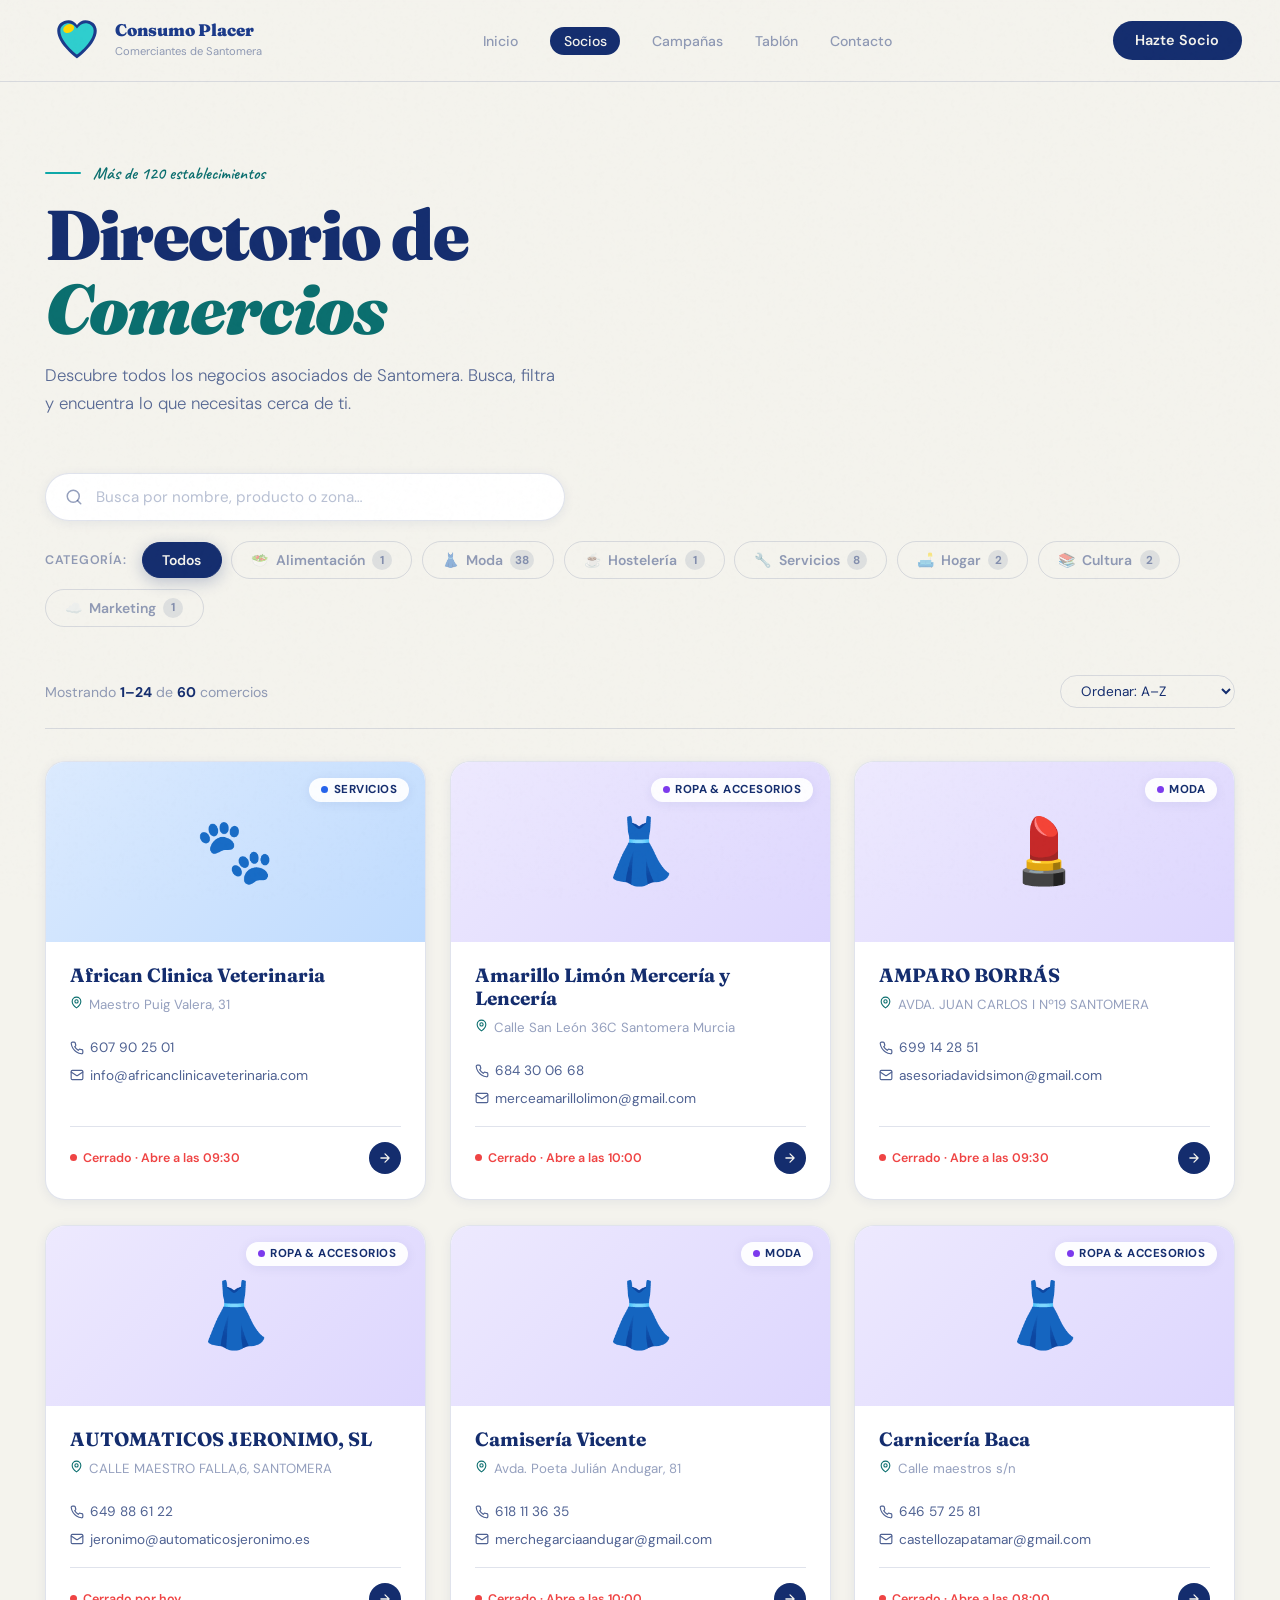
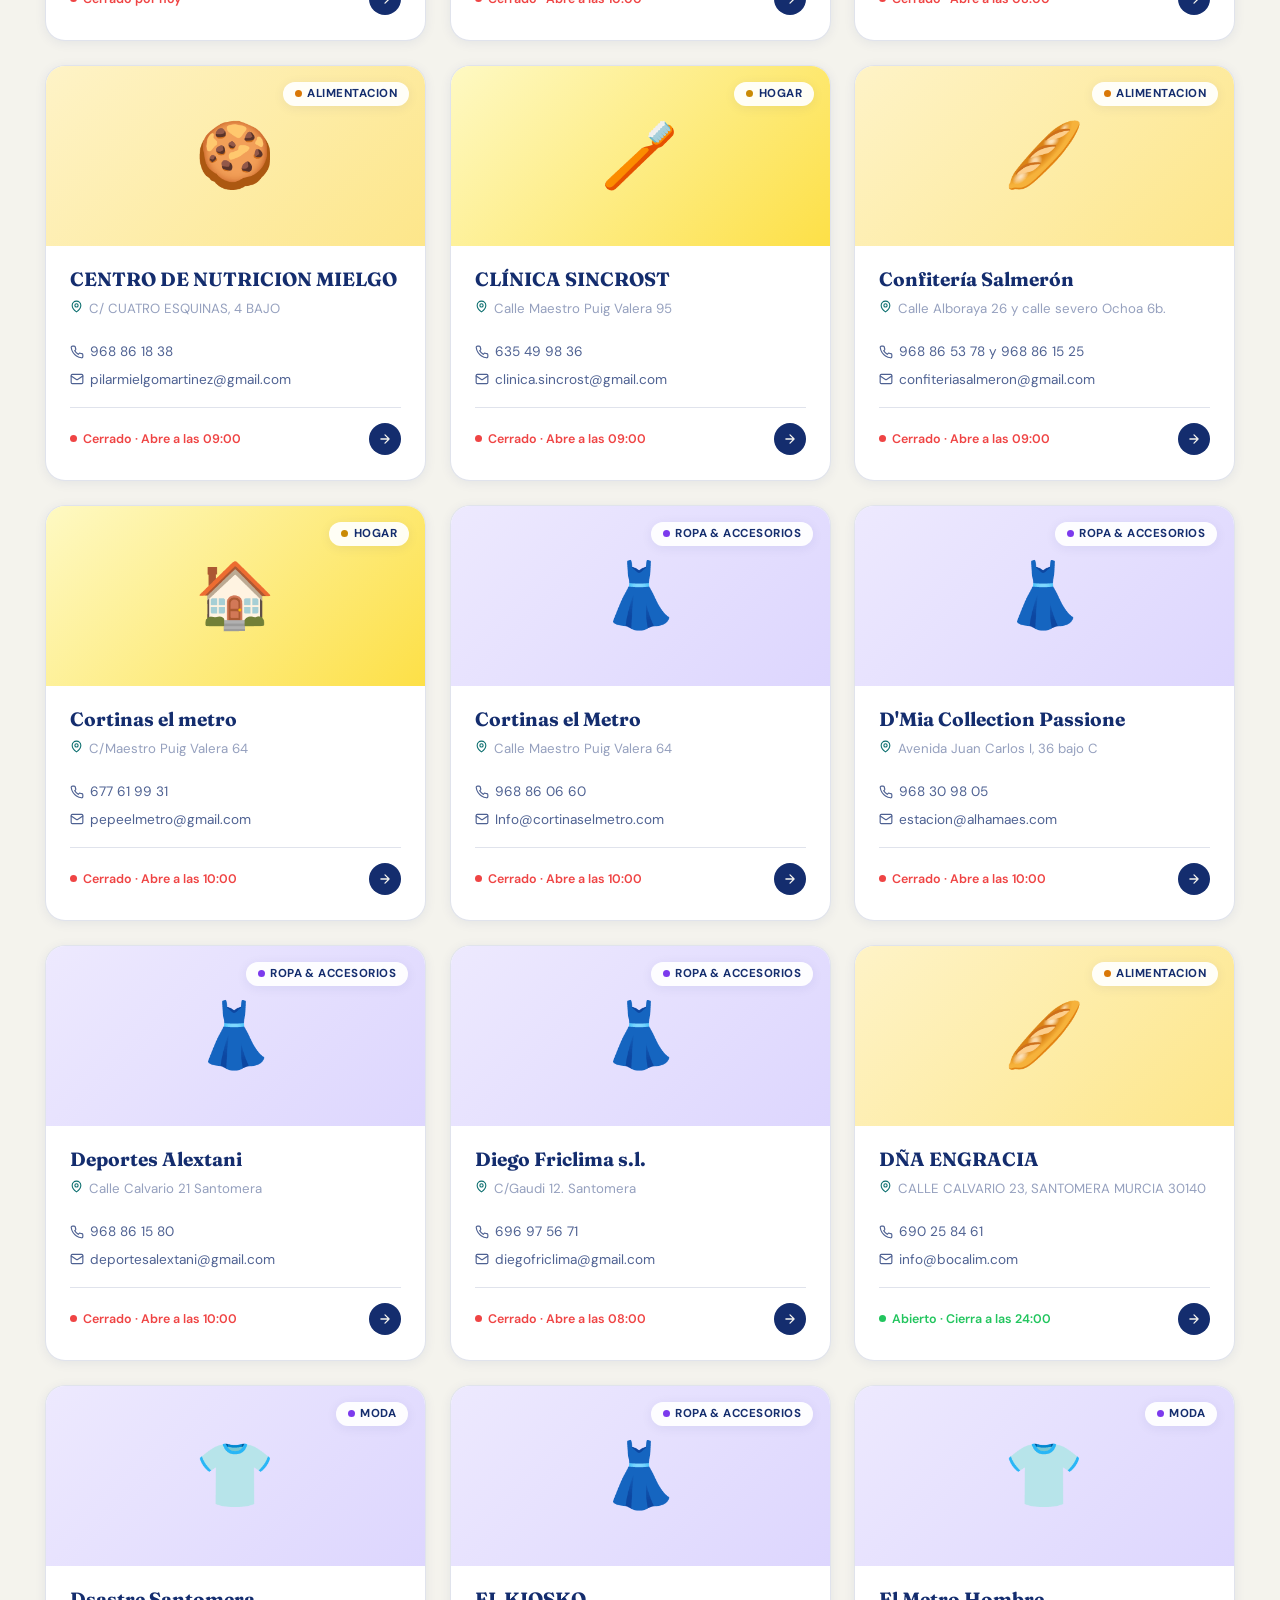
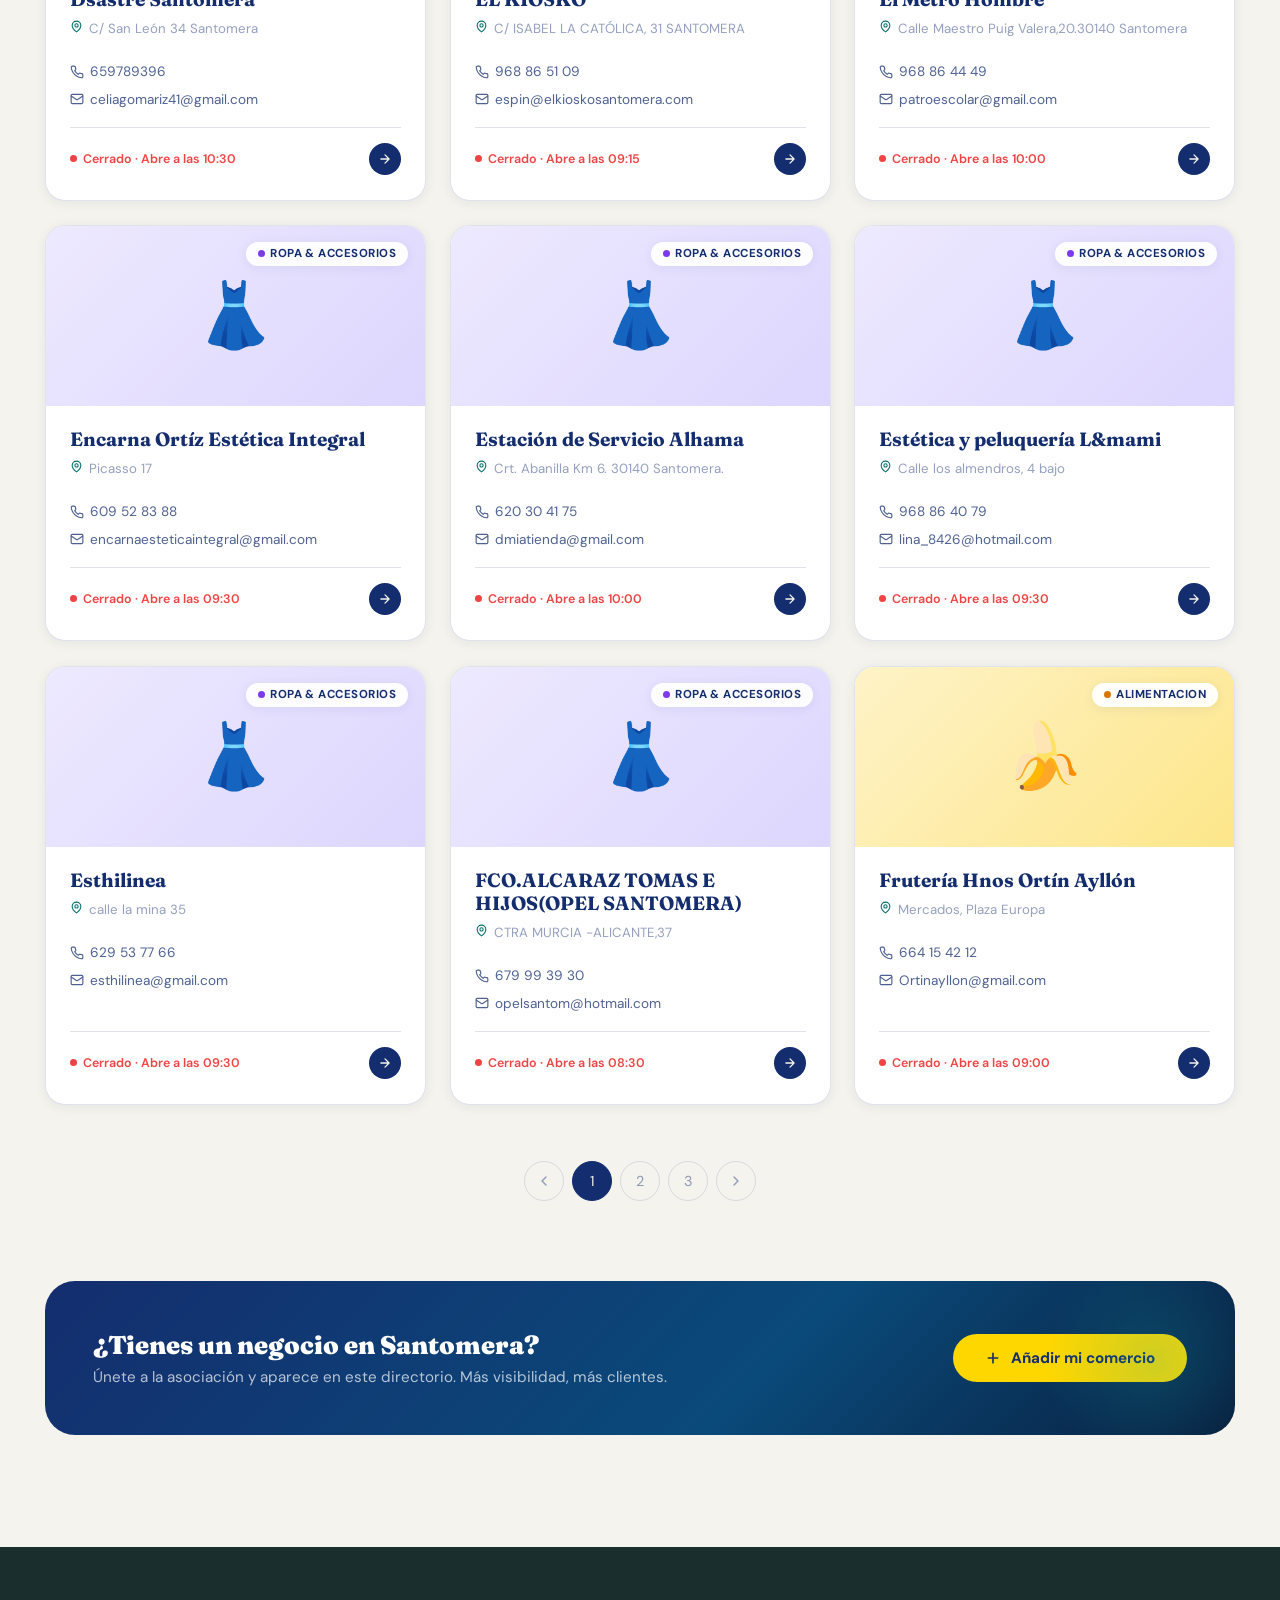
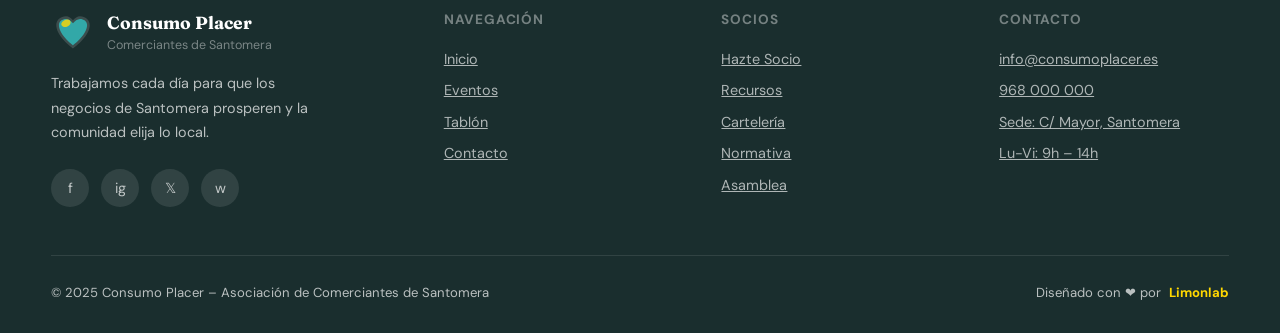
==== b*Socios/DIRECTORIO PREVIEW.htm @ 06f2690b "Primera versión de la web" ====
<!DOCTYPE html>
<html lang="es">

<head>
  <meta charset="UTF-8" />
  <meta name="viewport" content="width=device-width, initial-scale=1.0" />
  <title>Directorio de Comercios – Consumo Placer</title>
  <link rel="stylesheet" href="/b*Socios/socios.css">
  <link rel="preconnect" href="https://fonts.googleapis.com" />
  <link rel="preconnect" href="https://fonts.gstatic.com" crossorigin />
  <link
    href="https://fonts.googleapis.com/css2?family=Fraunces:ital,opsz,wght@0,9..144,400;0,9..144,700;0,9..144,900;1,9..144,400&family=DM+Sans:wght@300;400;500;600&family=Caveat:wght@600&display=swap"
    rel="stylesheet" />
</head>

<body>

  <!-- ===== NAV ===== -->
  <nav>
    <div class="container">
      <div class="nav-inner">
        <!-- Logo -->
        <a href="/a*Index/index.html" class="nav-logo">
          <svg class="logo-mark" viewBox="0 0 100 100" xmlns="http://www.w3.org/2000/svg">
            <!-- Heart shape -->
            <path
              d="M50 85 C50 85 12 58 12 32 C12 20 22 12 34 12 C40 12 46 16 50 21 C54 16 60 12 66 12 C78 12 88 20 88 32 C88 58 50 85 50 85Z"
              fill="#1B3A8A" />
            <!-- Teal fill inner -->
            <path
              d="M50 78 C50 78 18 54 18 32 C18 23 26 18 34 18 C40 18 46 23 50 28 C54 23 60 18 66 18 C74 18 82 23 82 32 C82 54 50 78 50 78Z"
              fill="#2ECECE" />
            <!-- Yellow leaf accent -->
            <ellipse cx="34" cy="28" rx="11" ry="8" transform="rotate(-25,34,28)" fill="#FFD700" />
          </svg>
          <div class="logo-text">
            <strong>Consumo Placer</strong>
            <span>Comerciantes de Santomera</span>
          </div>
        </a>

        <!-- Links -->
        <ul class="nav-links">
          <li><a href="/a*Index/index.html">Inicio</a></li>
          <li><a href="/b*Socios/DIRECTORIO PREVIEW.htm" class="active">Socios</a></li>
          <li><a href="/a*Index/index.html#eventos">Campañas</a></li>
          <li><a href="/a*Index/index.html#tablon">Tablón</a></li>
          <li><a href="/c*Contacto/contacto.html">Contacto</a></li>
        </ul>

        <!-- CTA -->
        <div class="nav-cta">
          <a href="/a*Index/index.html#socio" class="btn btn-primary"
            style="padding:.65rem 1.4rem;font-size:.9rem;">Hazte Socio</a>
        </div>

        <!-- Mobile -->
        <button class="nav-hamburger" aria-label="Menú">
          <span></span><span></span><span></span>
        </button>
      </div>
    </div>
  </nav>

  <!-- ═══ MAIN ═══ -->
  <main>
    <div class="page">

      <div class="page-header">
        <div class="eyebrow">
          <div class="eyebrow-line"></div>
          <span class="eyebrow-text">Más de 120 establecimientos</span>
        </div>
        <h1 class="page-title">Directorio de<br /><em>Comercios</em></h1>
        <p class="page-subtitle">Descubre todos los negocios asociados de Santomera. Busca, filtra y encuentra lo que
          necesitas cerca de ti.</p>
      </div>

      <div class="controls">
        <div class="search-wrap">
          <svg viewBox="0 0 24 24" fill="none" stroke-width="2" stroke-linecap="round" stroke-linejoin="round">
            <circle cx="11" cy="11" r="8" />
            <path d="m21 21-4.35-4.35" />
          </svg>
          <input id="searchInput" type="search" placeholder="Busca por nombre, producto o zona…" autocomplete="off" />
          <button class="search-clear" id="searchClear" aria-label="Limpiar">✕</button>
        </div>

        <div class="filters" role="group" aria-label="Filtrar por categoría">
          <span class="filter-label">Categoría:</span>
        </div>
      </div>

      <div class="results-meta">
        <p class="results-count" id="resultsCount"></p>
        <select class="sort-select" id="sortSelect" aria-label="Ordenar por">
          <option value="nombre">Ordenar: A–Z</option>
          <option value="categoria">Ordenar: Categoría</option>
        </select>
      </div>

      <div class="commerce-grid ready" id="commerceGrid" role="list"></div>

      <div class="pagination" id="pagination"></div>

      <div class="join-banner">
        <div class="join-banner-text">
          <h3>¿Tienes un negocio en Santomera?</h3>
          <p>Únete a la asociación y aparece en este directorio. Más visibilidad, más clientes.</p>
        </div>
        <a href="contacto.html" class="join-banner-cta">
          <svg width="16" height="16" viewBox="0 0 24 24" fill="none" stroke="currentColor" stroke-width="2.5"
            stroke-linecap="round" stroke-linejoin="round">
            <path d="M12 5v14M5 12h14" />
          </svg>
          Añadir mi comercio
        </a>
      </div>

    </div>
  </main>

  <!-- ===== FOOTER ===== -->
  <footer id="contacto">
    <div class="container">
      <div class="footer-grid">
        <!-- Brand -->
        <div class="footer-brand">
          <div style="display:flex;align-items:center;gap:.75rem;">
            <svg width="44" height="44" viewBox="0 0 100 100" xmlns="http://www.w3.org/2000/svg">
              <path
                d="M50 85 C50 85 12 58 12 32 C12 20 22 12 34 12 C40 12 46 16 50 21 C54 16 60 12 66 12 C78 12 88 20 88 32 C88 58 50 85 50 85Z"
                fill="rgba(255,255,255,.15)" />
              <path
                d="M50 78 C50 78 18 54 18 32 C18 23 26 18 34 18 C40 18 46 23 50 28 C54 23 60 18 66 18 C74 18 82 23 82 32 C82 54 50 78 50 78Z"
                fill="#2ECECE" opacity=".7" />
              <ellipse cx="34" cy="28" rx="11" ry="8" transform="rotate(-25,34,28)" fill="#FFD700" opacity=".8" />
            </svg>
            <div>
              <strong style="display:block;font-family:'Fraunces',serif;color:white;font-size:1.1rem;">Consumo
                Placer</strong>
              <span style="font-size:.78rem;opacity:.6;">Comerciantes de Santomera</span>
            </div>
          </div>
          <p>Trabajamos cada día para que los negocios de Santomera prosperen y la comunidad elija lo local.</p>
          <div class="social-links">
            <div class="social-link" title="Facebook">f</div>
            <div class="social-link" title="Instagram">ig</div>
            <div class="social-link" title="Twitter/X">𝕏</div>
            <div class="social-link" title="WhatsApp">w</div>
          </div>
        </div>

        <!-- Nav cols -->
        <div class="footer-col">
          <h4>Navegación</h4>
          <ul class="footer-links">
            <li><a href="#">Inicio</a></li>
            <li><a href="#eventos">Eventos</a></li>
            <li><a href="#tablon">Tablón</a></li>
            <li><a href="/contacto.html">Contacto</a></li>
          </ul>
        </div>

        <div class="footer-col">
          <h4>Socios</h4>
          <ul class="footer-links">
            <li><a href="#">Hazte Socio</a></li>
            <li><a href="#">Recursos</a></li>
            <li><a href="#">Cartelería</a></li>
            <li><a href="#">Normativa</a></li>
            <li><a href="#">Asamblea</a></li>
          </ul>
        </div>

        <div class="footer-col">
          <h4>Contacto</h4>
          <ul class="footer-links">
            <li><a href="mailto:info@consumoplacer.es">info@consumoplacer.es</a></li>
            <li><a href="tel:+34968000000">968 000 000</a></li>
            <li><a href="#">Sede: C/ Mayor, Santomera</a></li>
            <li><a href="#">Lu-Vi: 9h – 14h</a></li>
          </ul>
        </div>
      </div>

      <div class="footer-bottom">
        <span>© 2025 Consumo Placer – Asociación de Comerciantes de Santomera</span>
        <div class="made-by">
          Diseñado con ❤ por <strong>Limonlab</strong>
        </div>
      </div>
    </div>
  </footer>
  <script src="/b*Socios/socios.js"></script>
</body>

</html>
---- b*Socios/socios.css ----
/* ══════════════════════════════════════
       TOKENS
    ══════════════════════════════════════ */
    :root {
        --cream: #F4F3ED;
        --cream-dark: #EDE8DE;
        --white: #FFFFFF;
        --navy: #142d6e;
        --navy-mid: #1B3A8A;
        --navy-light: rgba(20, 45, 110, .45);
        --teal: #0A6E6E;
        --teal-light: #0DA8A8;
        --yellow: #FFD700;
        --yellow-soft: #FFF5B0;
        --border: rgba(20, 45, 110, .13);
        --shadow-sm: 0 2px 12px rgba(20, 45, 110, .07);
        --shadow-md: 0 8px 32px rgba(20, 45, 110, .11);
        --shadow-lg: 0 20px 60px rgba(20, 45, 110, .15);
        --pill: 100px;
        --ease: cubic-bezier(.22, .68, 0, 1.2);
        --radius: 1.25rem;
    }

    *,
    *::before,
    *::after {
        box-sizing: border-box;
        margin: 0;
        padding: 0;
    }

    html {
        scroll-behavior: smooth;
        -webkit-font-smoothing: antialiased;
    }

    body {
        background: var(--cream);
        color: var(--navy);
        font-family: 'DM Sans', sans-serif;
        min-height: 100vh;
        overflow-x: hidden;
    }

    /* Grain overlay */
    body::after {
        content: '';
        position: fixed;
        inset: 0;
        pointer-events: none;
        z-index: 9999;
        background-image: url("data:image/svg+xml,%3Csvg viewBox='0 0 200 200' xmlns='http://www.w3.org/2000/svg'%3E%3Cfilter id='n'%3E%3CfeTurbulence type='fractalNoise' baseFrequency='0.78' numOctaves='4' stitchTiles='stitch'/%3E%3C/filter%3E%3Crect width='100%25' height='100%25' filter='url(%23n)' opacity='0.03'/%3E%3C/svg%3E");
        opacity: .5;
    }

    /* ══════════════════════════════════════
       NAV
    ══════════════════════════════════════ */
    nav {
        position: sticky;
        top: 0;
        z-index: 200;
        background: rgba(244, 243, 237, .93);
        backdrop-filter: blur(18px) saturate(1.5);
        border-bottom: 1px solid var(--border);
        padding: .9rem 0;
    }

    .nav-inner {
        width: min(1200px, 93vw);
        margin: auto;
        display: flex;
        align-items: center;
        justify-content: space-between;
        gap: 1.5rem;
    }

    .nav-logo {
        display: flex;
        align-items: center;
        gap: .75rem;
        text-decoration: none;
    }

    .logo-mark {
        width: 52px;
        height: 52px;
        flex-shrink: 0;
    }

    .logo-text strong {
        display: block;
        font-family: 'Fraunces', serif;
        font-size: 1.05rem;
        font-weight: 900;
        color: var(--navy-mid);
        line-height: 1.1;
    }

    .logo-text small,
    .logo-text span {
        font-size: .7rem;
        color: var(--navy-light);
    }

    .btn {
        display: inline-flex;
        align-items: center;
        gap: .5rem;
        padding: .85rem 2rem;
        border-radius: var(--pill);
        font-family: 'DM Sans', sans-serif;
        font-weight: 600;
        font-size: 1rem;
        cursor: pointer;
        border: none;
        text-decoration: none;
    }

    .btn-primary {
        background: var(--teal);
        color: var(--white);
    }

    .btn-primary:hover {
        background: var(--teal-light);
    }

    .nav-links {
        display: flex;
        list-style: none;
        gap: 2rem;
    }

    .nav-links a {
        font-size: .88rem;
        font-weight: 500;
        color: var(--navy-light);
        text-decoration: none;
        transition: color .2s;
    }

    .nav-links a:hover {
        color: var(--navy);
    }

    .nav-links a.active {
        background: var(--navy);
        color: var(--cream);
        padding: .3rem .85rem;
        border-radius: var(--pill);
    }

    .nav-cta a {
        display: inline-block;
        padding: .55rem 1.25rem;
        background: var(--navy);
        color: var(--cream);
        border-radius: var(--pill);
        font-size: .85rem;
        font-weight: 600;
        text-decoration: none;
        transition: background .2s, transform .15s;
    }

    .nav-cta a:hover {
        background: var(--teal);
        transform: translateY(-1px);
    }

    .nav-hamburger {
        display: none;
        background: none;
        border: none;
        cursor: pointer;
        flex-direction: column;
        gap: 5px;
    }

    .nav-hamburger span {
        display: block;
        width: 24px;
        height: 2px;
        background: var(--navy);
        border-radius: 2px;
    }

    @media(max-width:860px) {

        .nav-links,
        .nav-cta {
            display: none;
        }

        .nav-hamburger {
            display: flex;
        }
    }

    @media(max-width: 860px) {
        .nav-hamburger span {
            transition: transform .25s, opacity .2s;
        }

        nav.mobile-open .nav-inner {
            flex-wrap: wrap;
        }

        nav.mobile-open .nav-links {
            display: flex;
            flex-direction: column;
            width: 100%;
            order: 10;
            gap: 0;
            padding: .5rem 0 .25rem;
            border-top: 1px solid var(--border);
            animation: navSlideDown .25s ease;
        }

        nav.mobile-open .nav-links li a {
            display: block;
            padding: .7rem 0;
            border-bottom: 1px solid var(--border);
            font-size: .88rem;
        }

        nav.mobile-open .nav-cta {
            display: flex;
            width: 100%;
            order: 11;
            padding: .75rem 0 .5rem;
        }

        nav.mobile-open .nav-hamburger span:nth-child(1) {
            transform: rotate(45deg) translate(5px, 5px);
        }

        nav.mobile-open .nav-hamburger span:nth-child(2) {
            opacity: 0;
            transform: scaleX(0);
        }

        nav.mobile-open .nav-hamburger span:nth-child(3) {
            transform: rotate(-45deg) translate(5px, -5px);
        }
    }

    @keyframes navSlideDown {
        from {
            opacity: 0;
            transform: translateY(-8px);
        }

        to {
            opacity: 1;
            transform: translateY(0);
        }
    }

    /* ══════════════════════════════════════
       PAGE WRAPPER
    ══════════════════════════════════════ */
    .page {
        width: min(1200px, 93vw);
        margin: 0 auto;
        padding: 5rem 0 7rem;
    }

    /* ══════════════════════════════════════
       PAGE HEADER
    ══════════════════════════════════════ */
    .page-header {
        margin-bottom: 3.5rem;
        animation: fadeUp .55s var(--ease) both;
    }

    .page-header .eyebrow {
        display: flex;
        align-items: center;
        gap: .75rem;
        margin-bottom: .9rem;
    }

    .eyebrow-line {
        width: 36px;
        height: 2px;
        background: var(--teal-light);
        border-radius: 2px;
    }

    .eyebrow-text {
        font-family: 'Caveat', cursive;
        font-size: 1.1rem;
        color: var(--teal);
        font-weight: 600;
    }

    .page-title {
        font-family: 'Fraunces', serif;
        font-size: clamp(2.8rem, 5.5vw, 4.6rem);
        font-weight: 900;
        line-height: 1.05;
        letter-spacing: -.025em;
        color: var(--navy);
        margin-bottom: 1rem;
    }

    .page-title em {
        font-style: italic;
        color: var(--teal);
    }

    .page-subtitle {
        font-size: 1.05rem;
        font-weight: 300;
        color: var(--navy);
        opacity: .7;
        max-width: 520px;
        line-height: 1.65;
    }

    /* ══════════════════════════════════════
       CONTROLS BAR
    ══════════════════════════════════════ */
    .controls {
        display: flex;
        flex-direction: column;
        gap: 1.25rem;
        margin-bottom: 3rem;
        animation: fadeUp .55s .08s var(--ease) both;
    }

    .search-wrap {
        display: flex;
        background: var(--white);
        border: 1.5px solid var(--border);
        border-radius: var(--pill);
        overflow: hidden;
        max-width: 520px;
        box-shadow: var(--shadow-sm);
        transition: box-shadow .2s, border-color .2s;
    }

    .search-wrap:focus-within {
        border-color: var(--navy);
        box-shadow: 0 0 0 3px rgba(20, 45, 110, .08);
    }

    .search-wrap svg {
        width: 18px;
        height: 18px;
        stroke: var(--navy-light);
        flex-shrink: 0;
        margin: auto .2rem auto 1.2rem;
    }

    .search-wrap input {
        flex: 1;
        border: none;
        outline: none;
        background: transparent;
        font-family: 'DM Sans', sans-serif;
        font-size: .95rem;
        color: var(--navy);
        padding: .8rem .5rem .8rem .6rem;
    }

    .search-wrap input::placeholder {
        color: rgba(20, 45, 110, .3);
    }

    .search-clear {
        background: none;
        border: none;
        cursor: pointer;
        padding: 0 1.1rem;
        color: var(--navy-light);
        font-size: 1.1rem;
        transition: color .2s;
        display: none;
    }

    .search-clear.visible {
        display: block;
    }

    .search-clear:hover {
        color: var(--navy);
    }

    .filters {
        display: flex;
        flex-wrap: wrap;
        gap: .6rem;
        align-items: center;
    }

    .filter-label {
        font-size: .78rem;
        font-weight: 600;
        text-transform: uppercase;
        letter-spacing: .06em;
        color: var(--navy-light);
        margin-right: .4rem;
    }

    .filter-btn {
        display: inline-flex;
        align-items: center;
        gap: .45rem;
        padding: .5rem 1.2rem;
        border-radius: var(--pill);
        border: 1.5px solid var(--border);
        background: transparent;
        color: var(--navy-light);
        font-family: 'DM Sans', sans-serif;
        font-size: .875rem;
        font-weight: 600;
        cursor: pointer;
        transition: background .2s, color .2s, border-color .2s, transform .15s, box-shadow .2s;
        white-space: nowrap;
    }

    .filter-btn:hover {
        border-color: var(--navy);
        color: var(--navy);
        transform: translateY(-1px);
        box-shadow: var(--shadow-sm);
    }

    .filter-btn.active {
        background: var(--navy);
        border-color: var(--navy);
        color: var(--cream);
        box-shadow: 0 4px 16px rgba(20, 45, 110, .25);
    }

    .filter-btn .cat-dot {
        width: 7px;
        height: 7px;
        border-radius: 50%;
        background: currentColor;
        opacity: .5;
        transition: opacity .2s;
    }

    .filter-btn.active .cat-dot {
        opacity: 1;
        background: var(--yellow);
    }

    .filter-count {
        display: inline-flex;
        align-items: center;
        justify-content: center;
        min-width: 20px;
        height: 20px;
        padding: 0 5px;
        border-radius: 10px;
        background: rgba(20, 45, 110, .1);
        font-size: .72rem;
        font-weight: 700;
        transition: background .2s, color .2s;
    }

    .filter-btn.active .filter-count {
        background: rgba(255, 255, 255, .2);
        color: var(--cream);
    }

    /* ══════════════════════════════════════
       RESULTS META
    ══════════════════════════════════════ */
    .results-meta {
        display: flex;
        align-items: center;
        justify-content: space-between;
        flex-wrap: wrap;
        gap: 1rem;
        margin-bottom: 2rem;
        padding-bottom: 1.25rem;
        border-bottom: 1px solid var(--border);
        font-size: .88rem;
        color: var(--navy-light);
        animation: fadeUp .55s .14s var(--ease) both;
    }

    .results-count strong {
        color: var(--navy);
        font-weight: 700;
    }

    .sort-select {
        background: transparent;
        border: 1.5px solid var(--border);
        border-radius: var(--pill);
        padding: .4rem 1rem;
        font-family: 'DM Sans', sans-serif;
        font-size: .85rem;
        color: var(--navy);
        cursor: pointer;
        outline: none;
        transition: border-color .2s;
    }

    .sort-select:focus {
        border-color: var(--navy);
    }

    /* ══════════════════════════════════════
       GRID
    ══════════════════════════════════════ */
    .commerce-grid {
        display: grid;
        grid-template-columns: repeat(auto-fill, minmax(280px, 1fr));
        gap: 1.5rem;
        min-height: 200px;
        position: relative;
    }

    .empty-state {
        grid-column: 1 / -1;
        display: flex;
        flex-direction: column;
        align-items: center;
        justify-content: center;
        padding: 5rem 2rem;
        text-align: center;
        animation: fadeUp .4s var(--ease) both;
    }

    .empty-icon {
        font-size: 3.5rem;
        margin-bottom: 1rem;
        opacity: .45;
    }

    .empty-title {
        font-family: 'Fraunces', serif;
        font-size: 1.6rem;
        font-weight: 700;
        margin-bottom: .5rem;
    }

    .empty-sub {
        font-size: .95rem;
        color: var(--navy-light);
    }

    /* ══════════════════════════════════════
       CARD
    ══════════════════════════════════════ */
    .card {
        background: var(--white);
        border-radius: var(--radius);
        overflow: hidden;
        box-shadow: var(--shadow-sm);
        border: 1px solid var(--border);
        cursor: pointer;
        display: flex;
        flex-direction: column;
        transition: transform .3s var(--ease), box-shadow .3s ease;
        animation: cardIn .45s var(--ease) both;
        position: relative;
    }

    .card:hover {
        transform: translateY(-6px);
        box-shadow: var(--shadow-lg);
    }

    @keyframes cardIn {
        from {
            opacity: 0;
            transform: translateY(18px) scale(.98);
        }

        to {
            opacity: 1;
            transform: translateY(0) scale(1);
        }
    }

    .card-thumb {
        height: 180px;
        display: flex;
        align-items: center;
        justify-content: center;
        position: relative;
        overflow: hidden;
        flex-shrink: 0;
    }

    .card-thumb-inner {
        width: 100%;
        height: 100%;
        display: flex;
        align-items: center;
        justify-content: center;
        transition: transform .4s var(--ease);
    }

    .card:hover .card-thumb-inner {
        transform: scale(1.04);
    }

    .card-thumb-badge {
        position: absolute;
        top: 1rem;
        right: 1rem;
        background: rgba(255, 255, 255, .92);
        backdrop-filter: blur(8px);
        border-radius: var(--pill);
        padding: .28rem .75rem;
        font-size: .72rem;
        font-weight: 700;
        letter-spacing: .04em;
        text-transform: uppercase;
        display: flex;
        align-items: center;
        gap: .35rem;
        box-shadow: var(--shadow-sm);
    }

    .thumb-dot {
        width: 7px;
        height: 7px;
        border-radius: 50%;
    }

    .card-body {
        padding: 1.4rem 1.5rem 1.6rem;
        flex: 1;
        display: flex;
        flex-direction: column;
    }

    .card-name {
        font-family: 'Fraunces', serif;
        font-size: 1.2rem;
        font-weight: 700;
        color: var(--navy);
        line-height: 1.2;
        margin-bottom: .5rem;
    }

    .card-address {
        display: flex;
        align-items: flex-start;
        gap: .4rem;
        font-size: .83rem;
        color: var(--navy-light);
        line-height: 1.45;
        margin-bottom: .9rem;
    }

    .card-address svg {
        width: 13px;
        height: 13px;
        flex-shrink: 0;
        margin-top: 1px;
        stroke: var(--teal);
    }

    .card-desc {
        font-size: .85rem;
        color: var(--navy);
        opacity: .65;
        line-height: 1.55;
        flex: 1;
    }

    .card-footer {
        display: flex;
        align-items: center;
        justify-content: space-between;
        margin-top: 1.1rem;
        padding-top: .9rem;
        border-top: 1px solid var(--border);
    }

    .card-hours {
        display: flex;
        align-items: center;
        gap: .35rem;
        font-size: .78rem;
        font-weight: 500;
    }

    .hours-dot {
        width: 7px;
        height: 7px;
        border-radius: 50%;
    }

    .open {
        background: #22c55e;
    }

    .closed {
        background: #ef4444;
    }

    .card-cta {
        display: flex;
        align-items: center;
        justify-content: center;
        width: 32px;
        height: 32px;
        background: var(--navy);
        border-radius: 50%;
        transition: background .2s, transform .2s;
    }

    .card:hover .card-cta {
        background: var(--teal);
        transform: rotate(45deg);
    }

    .card-cta svg {
        width: 14px;
        height: 14px;
        stroke: var(--cream);
    }

    .card.featured {
        grid-column: span 2;
        flex-direction: row;
    }

    .card.featured .card-thumb {
        width: 280px;
        flex-shrink: 0;
        height: auto;
    }

    .card.featured .card-body {
        padding: 2rem;
    }

    .card.featured .card-name {
        font-size: 1.5rem;
    }

    @media(max-width: 720px) {
        .card.featured {
            grid-column: span 1;
            flex-direction: column;
        }

        .card.featured .card-thumb {
            width: 100%;
            height: 180px;
        }
    }

    /* ══════════════════════════════════════
       CATEGORY COLOUR MAP
    ══════════════════════════════════════ */
    .thumb-alimentacion {
        background: linear-gradient(135deg, #fef3c7, #fde68a);
    }

    .thumb-moda {
        background: linear-gradient(135deg, #ede9fe, #ddd6fe);
    }

    .thumb-hosteleria {
        background: linear-gradient(135deg, #d1fae5, #a7f3d0);
    }

    .thumb-servicios {
        background: linear-gradient(135deg, #dbeafe, #bfdbfe);
    }

    .thumb-salud {
        background: linear-gradient(135deg, #fce7f3, #fbcfe8);
    }

    .thumb-deporte {
        background: linear-gradient(135deg, #ecfdf5, #6ee7b7);
    }

    .thumb-hogar {
        background: linear-gradient(135deg, #fef9c3, #fde047);
    }

    .thumb-cultura {
        background: linear-gradient(135deg, #fee2e2, #fca5a5);
    }

    .thumb-marketing {
        background: linear-gradient(135deg, #44a2ff, #a1cbff);
        /* Cambia estos colores por los que quieras */
    }

    .dot-alimentacion {
        background: #d97706;
    }

    .dot-moda {
        background: #7c3aed;
    }

    .dot-hosteleria {
        background: #059669;
    }

    .dot-servicios {
        background: #2563eb;
    }

    .dot-salud {
        background: #db2777;
    }

    .dot-deporte {
        background: #10b981;
    }

    .dot-hogar {
        background: #ca8a04;
    }

    .dot-cultura {
        background: #ef4444;
    }

    .dot-marketing {
    background: #475569; /* Color del puntito */
    }

    /* ══════════════════════════════════════
       PAGINATION
    ══════════════════════════════════════ */
    .pagination {
        display: flex;
        align-items: center;
        justify-content: center;
        gap: .5rem;
        margin-top: 3.5rem;
    }

    .page-btn {
        width: 40px;
        height: 40px;
        display: flex;
        align-items: center;
        justify-content: center;
        border-radius: 50%;
        border: 1.5px solid var(--border);
        background: transparent;
        cursor: pointer;
        font-family: 'DM Sans', sans-serif;
        font-size: .9rem;
        color: var(--navy-light);
        transition: all .2s;
    }

    .page-btn:hover {
        border-color: var(--navy);
        color: var(--navy);
    }

    .page-btn.active {
        background: var(--navy);
        border-color: var(--navy);
        color: var(--cream);
    }

    .page-btn svg {
        width: 16px;
        height: 16px;
        stroke: currentColor;
    }

    /* ══════════════════════════════════════
       JOIN BANNER
    ══════════════════════════════════════ */
    .join-banner {
        margin-top: 5rem;
        background: linear-gradient(135deg, var(--navy) 0%, #0a4a7a 60%, #092040 100%);
        border-radius: calc(var(--radius) * 1.5);
        padding: 3rem;
        display: flex;
        align-items: center;
        justify-content: space-between;
        gap: 2rem;
        flex-wrap: wrap;
        position: relative;
        overflow: hidden;
    }

    .join-banner::after {
        content: '';
        position: absolute;
        right: -40px;
        top: -40px;
        width: 240px;
        height: 240px;
        background: radial-gradient(circle, rgba(13, 168, 168, .2) 0%, transparent 65%);
        border-radius: 50%;
        pointer-events: none;
    }

    .join-banner-text h3 {
        font-family: 'Fraunces', serif;
        font-size: 1.6rem;
        font-weight: 900;
        color: var(--white);
        margin-bottom: .4rem;
    }

    .join-banner-text p {
        font-size: .95rem;
        color: rgba(255, 255, 255, .7);
    }

    .join-banner-cta {
        display: inline-flex;
        align-items: center;
        gap: .65rem;
        background: var(--yellow);
        color: var(--navy);
        border: none;
        border-radius: var(--pill);
        padding: .9rem 2rem;
        cursor: pointer;
        font-family: 'DM Sans', sans-serif;
        font-weight: 700;
        font-size: .95rem;
        text-decoration: none;
        transition: transform .2s, box-shadow .2s;
        white-space: nowrap;
    }

    .join-banner-cta:hover {
        transform: translateY(-2px);
        box-shadow: 0 8px 24px rgba(255, 215, 0, .4);
    }

    /* ══════════════════════════════════════
       FOOTER
    ══════════════════════════════════════ */
    /* Contenedor principal para centrar el Footer */
    .container {
        width: min(1200px, 92vw);
        margin-inline: auto;
    }

    .footer-strip {
        background: var(--navy);
        color: rgba(255, 255, 255, .5);
        text-align: center;
        padding: 1.35rem;
        font-size: .78rem;
    }

    .footer-strip strong {
        color: var(--yellow);
    }

    /* ══════════════════════════════════════
       ANIMATIONS
    ══════════════════════════════════════ */
    @keyframes fadeUp {
        from {
            opacity: 0;
            transform: translateY(20px);
        }

        to {
            opacity: 1;
            transform: translateY(0);
        }
    }

    .commerce-grid.filtering {
        opacity: 0;
        transform: translateY(6px);
        transition: none;
    }

    .commerce-grid.ready {
        opacity: 1;
        transform: translateY(0);
        transition: opacity .25s ease, transform .25s ease;
    }

    /* ============================================================
       FOOTER
    ============================================================ */
    footer {
        background: #1A2E2E;
        color: rgba(255, 255, 255, .7);
        padding: 4rem 0 2rem;
    }

    .footer-grid {
        display: grid;
        grid-template-columns: 1.5fr 1fr 1fr 1fr;
        gap: 3rem;
        margin-bottom: 3rem;
    }

    .footer-brand p {
        font-size: .9rem;
        line-height: 1.7;
        margin-top: 1rem;
        max-width: 280px;
    }

    .social-links {
        display: flex;
        gap: .75rem;
        margin-top: 1.5rem;
    }

    .social-link {
        width: 38px;
        height: 38px;
        background: rgba(255, 255, 255, .1);
        border-radius: 50%;
        display: flex;
        align-items: center;
        justify-content: center;
        font-size: .9rem;
        transition: background .2s;
        cursor: pointer;
    }

    .social-link:hover {
        background: #0D8C8C;
    }

    .footer-col h4 {
        font-family: 'DM Sans', sans-serif;
        font-size: .85rem;
        font-weight: 700;
        letter-spacing: .06em;
        text-transform: uppercase;
        color: rgba(255, 255, 255, .4);
        margin-bottom: 1.25rem;
    }

    .footer-links {
        list-style: none;
        display: flex;
        flex-direction: column;
        gap: .65rem;
    }

    .footer-links a {
        font-size: .9rem;
        color: rgba(255, 255, 255, .65);
        transition: color .2s;
    }

    .footer-links a:hover {
        color: #2ECECE;
    }

    .footer-bottom {
        border-top: 1px solid rgba(255, 255, 255, .1);
        padding-top: 1.75rem;
        display: flex;
        justify-content: space-between;
        align-items: center;
        flex-wrap: wrap;
        gap: 1rem;
    }

    .footer-bottom span {
        font-size: .82rem;
    }

    .made-by {
        display: flex;
        align-items: center;
        gap: .5rem;
        font-size: .82rem;
    }

    .made-by strong {
        color: var(--yellow);
    }

    @media(max-width: 768px) {
        .footer-grid {
            grid-template-columns: 1fr 1fr;
        }

        .footer-brand {
            grid-column: 1/-1;
        }
    }

    @media(max-width: 480px) {
        .footer-grid {
            grid-template-columns: 1fr;
        }
    }

    /* ============================================================
       SCROLL REVEAL ANIMATIONS
    ============================================================ */
    .reveal {
        opacity: 0;
        transform: translateY(30px);
        transition: opacity .7s ease, transform .7s ease;
    }

    .reveal.visible {
        opacity: 1;
        transform: translateY(0);
    }

    .reveal-delay-1 {
        transition-delay: .1s;
    }

    .reveal-delay-2 {
        transition-delay: .2s;
    }

    .reveal-delay-3 {
        transition-delay: .3s;
    }

    .reveal-delay-4 {
        transition-delay: .4s;
    }

    /* ============================================================
       SVG ILLUSTRATIONS (inline)
    ============================================================ */
    /* Defined inline in HTML */

    /* ============================================================
       RESPONSIVE MISC
    ============================================================ */
    @media(max-width:600px) {
        .hero {
            padding: 3.5rem 0 3rem;
        }

        .hero-stats {
            flex-wrap: wrap;
            gap: 1.5rem;
        }

        .section-header {
            flex-direction: column;
            align-items: flex-start;
        }
    }
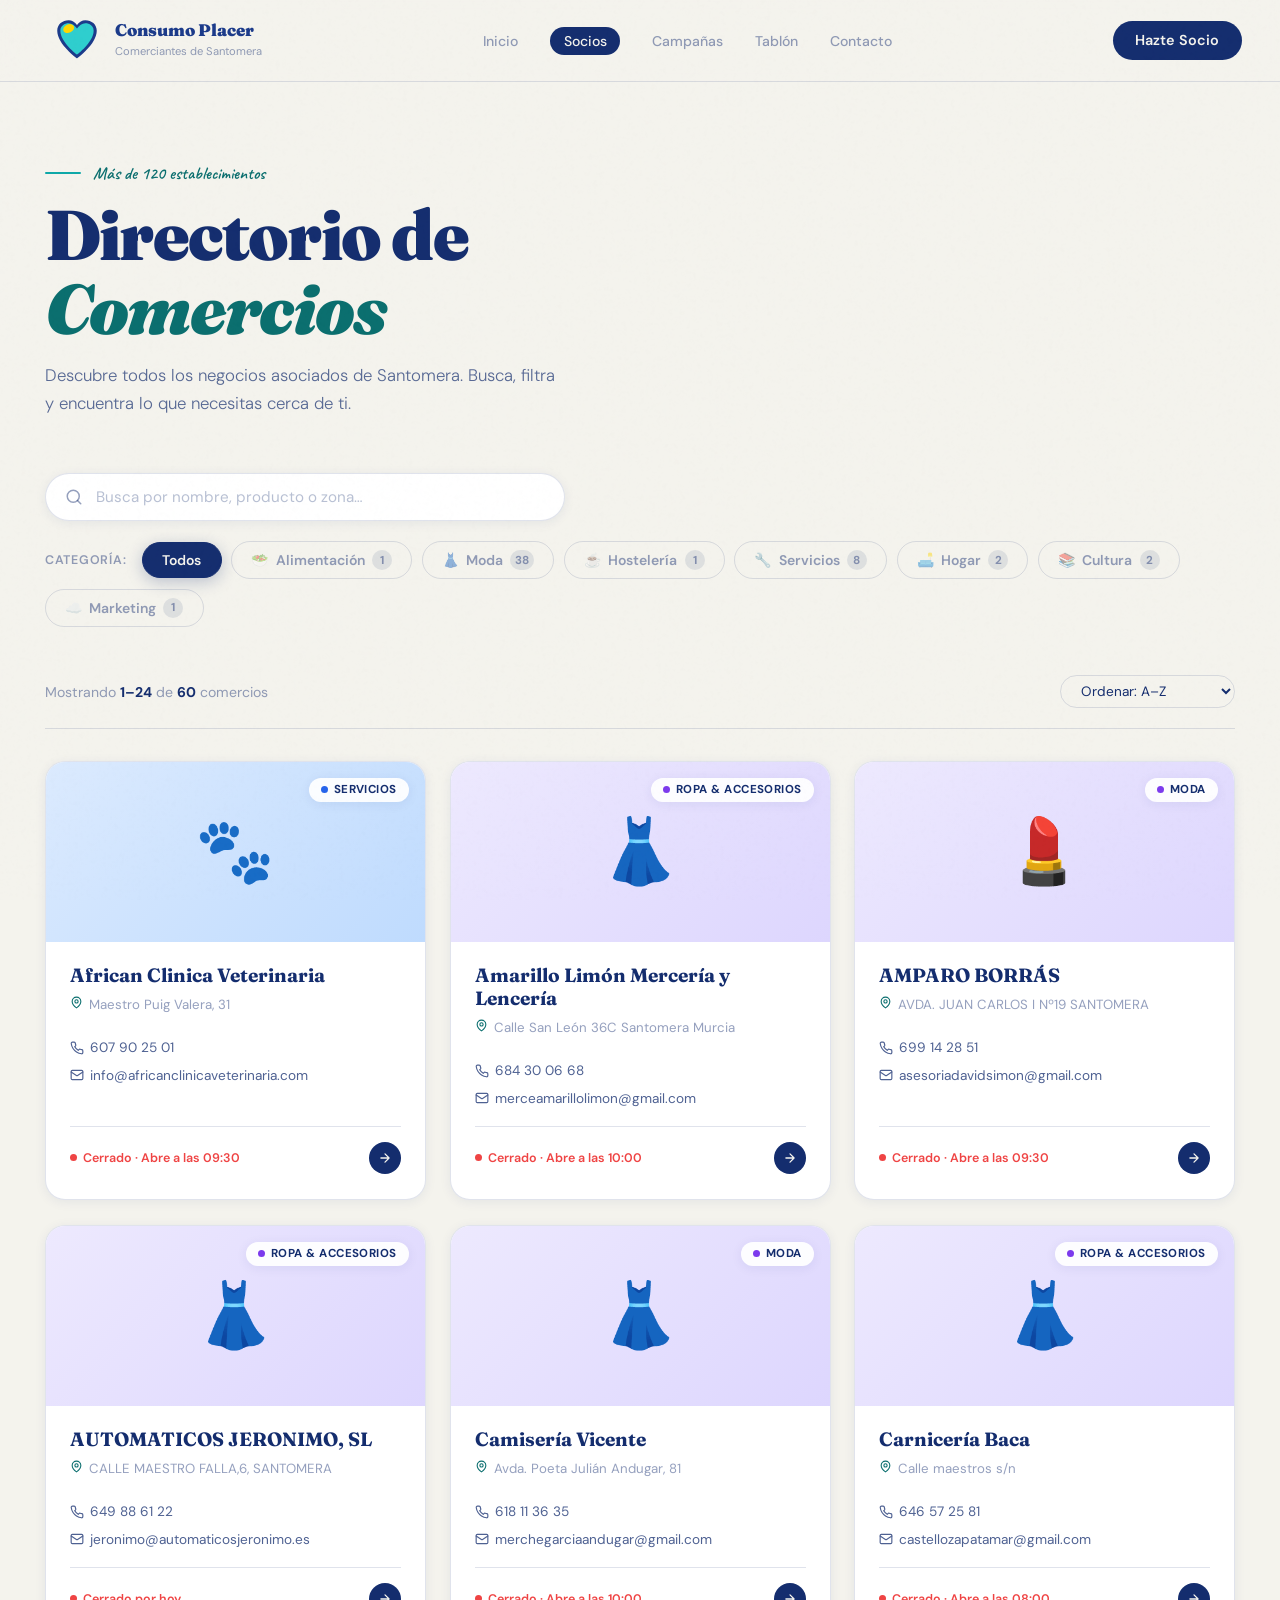
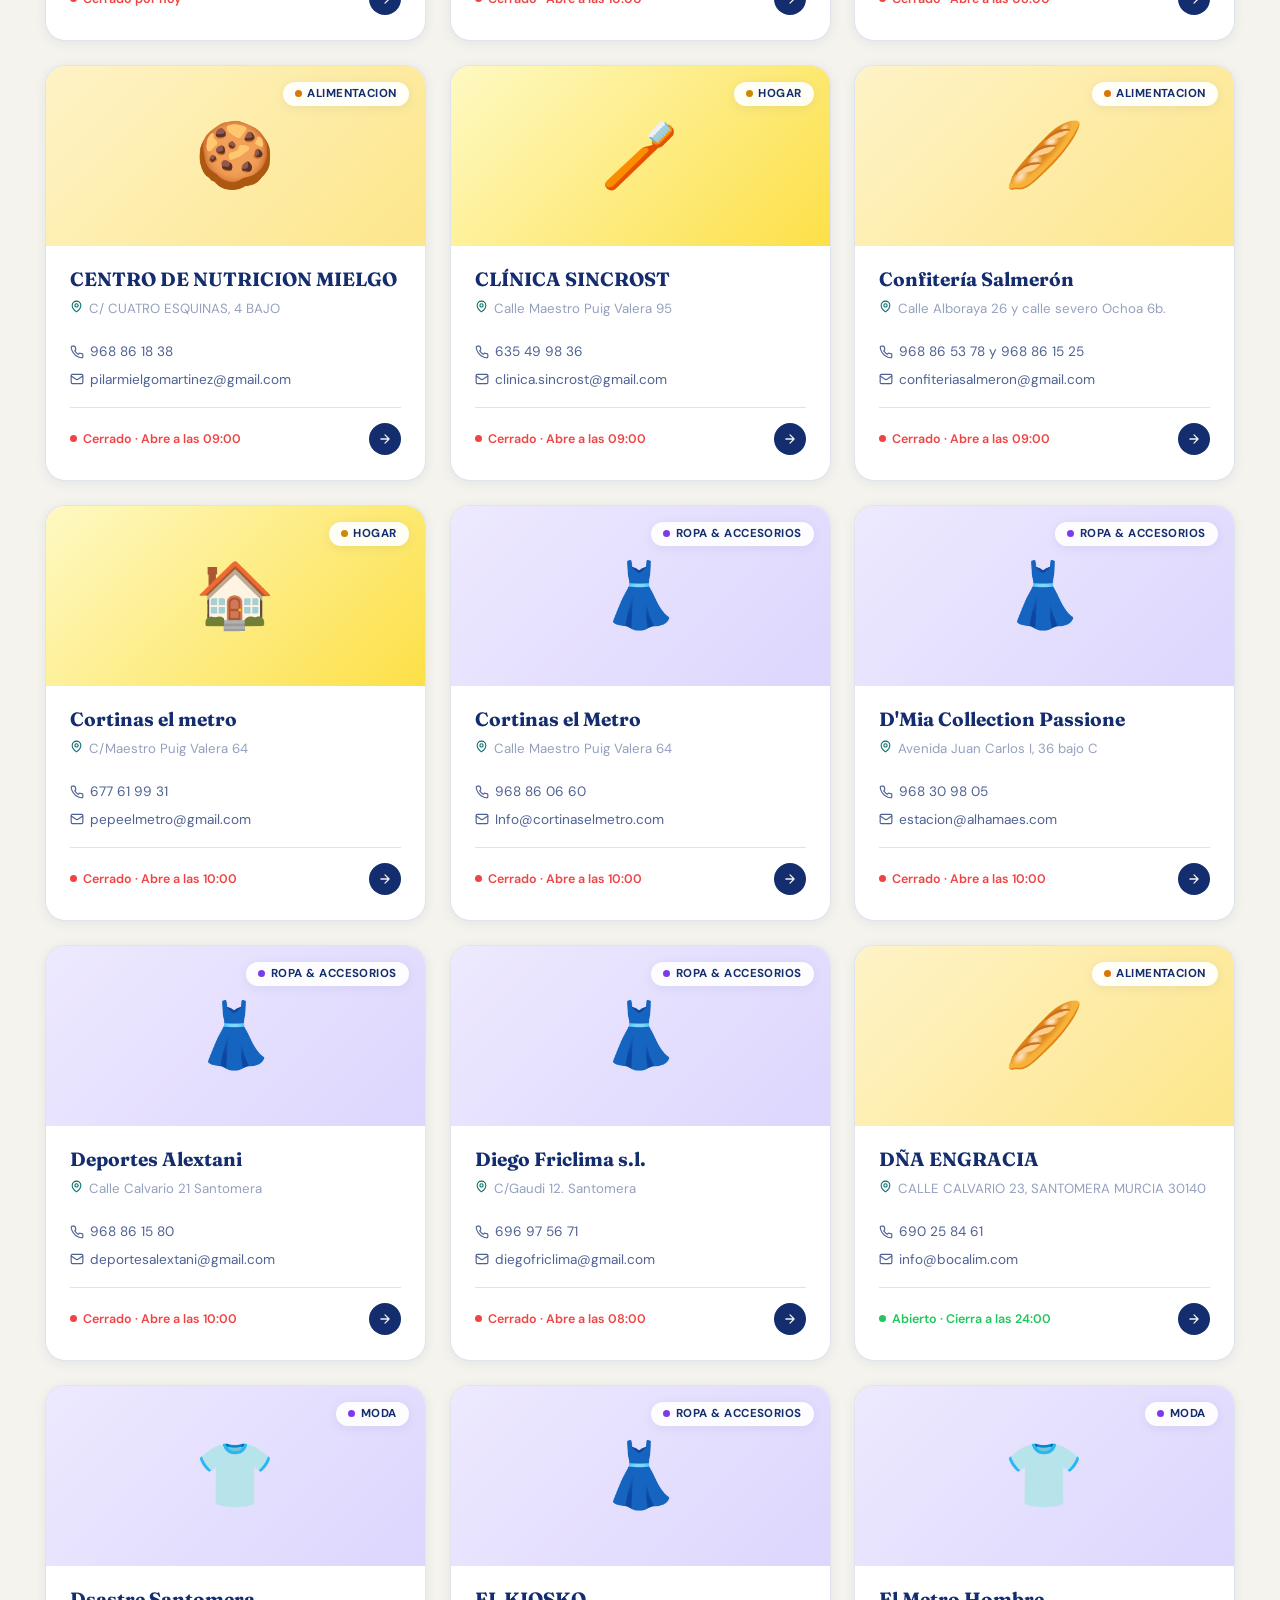
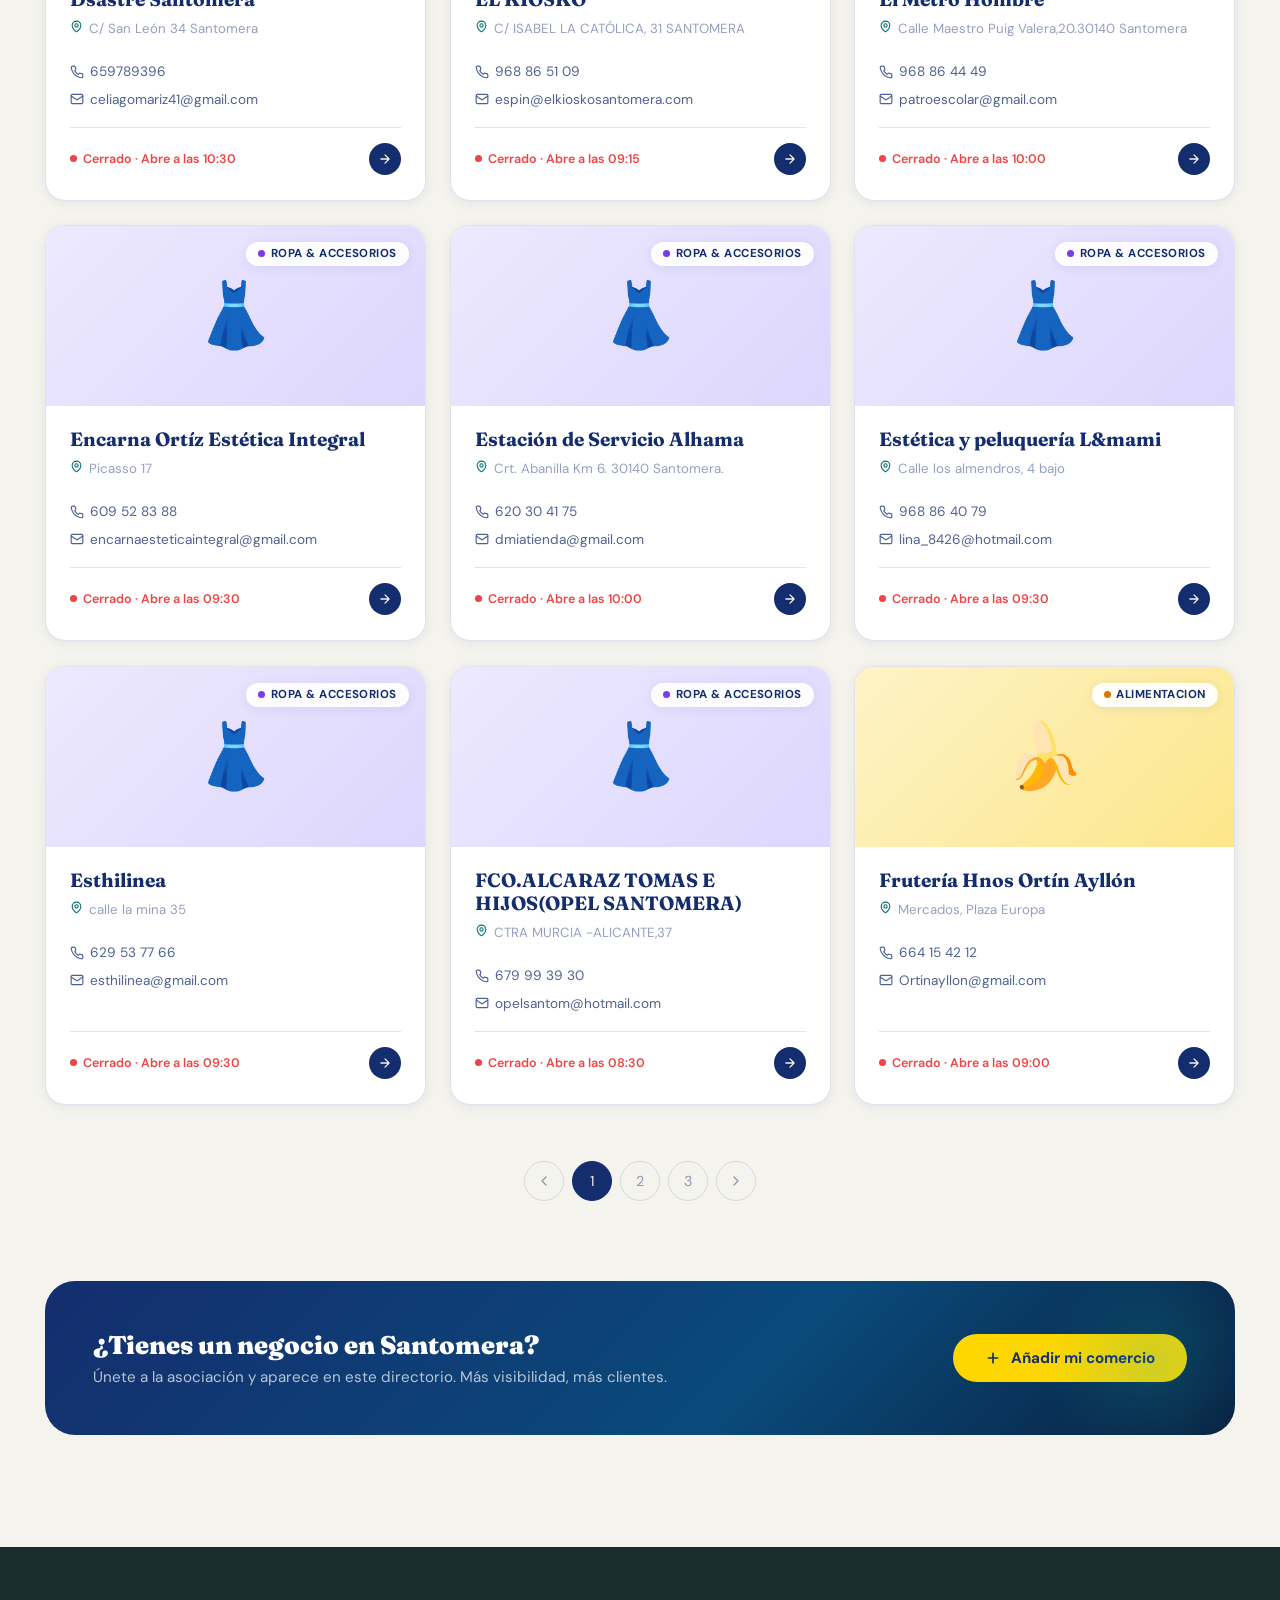
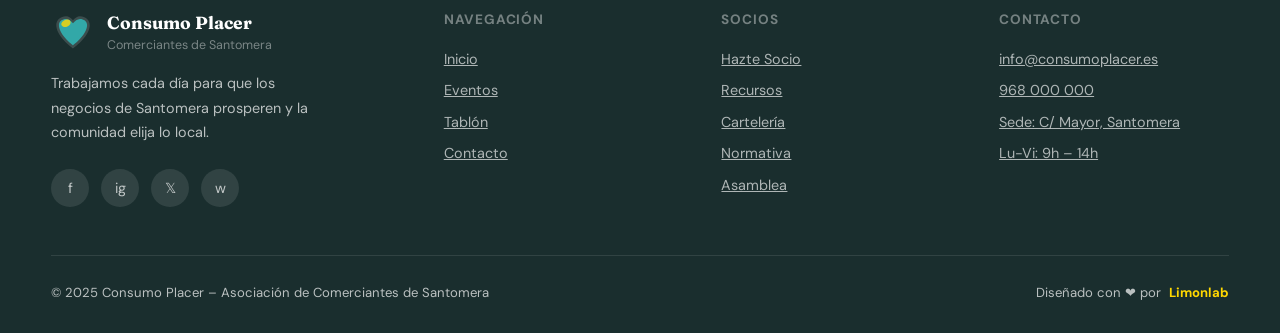
==== commit a9eb3d80: "Update DIRECTORIO PREVIEW.htm" ====
--- a/b*Socios/DIRECTORIO PREVIEW.htm
+++ b/b*Socios/DIRECTORIO PREVIEW.htm
@@ -5,11 +5,16 @@
   <meta charset="UTF-8" />
   <meta name="viewport" content="width=device-width, initial-scale=1.0" />
   <title>Directorio de Comercios – Consumo Placer</title>
-  <link rel="stylesheet" href="/b*Socios/socios.css">
+
+  <!-- CSS de Socios: estamos dentro de b*Socios -->
+  <link rel="stylesheet" href="./socios.css">
+
   <link rel="preconnect" href="https://fonts.googleapis.com" />
-  <link rel="preconnect" href="https://fonts.gstatic.com" crossorigin />
+  <link rel="preconnect" href="https://fonts.gstatic.com" />
+  <link rel="preconnect" href="https://fonts.googleapis.com" crossorigin />
+
   <link
-    href="https://fonts.googleapis.com/css2?family=Fraunces:ital,opsz,wght@0,9..144,400;0,9..144,700;0,9..144,900;1,9..144,400&family=DM+Sans:wght@300;400;500;600&family=Caveat:wght@600&display=swap"
+    href="https://fonts.googleapis.com/css2?family=Fraunces:ital,opsz,wght@0,9..144,400;0,9..144,700;0,9..144,900;1,0..144,400&family=DM+Sans:wght@300;400;500;600&family=Caveat:wght@600&display=swap"
     rel="stylesheet" />
 </head>
 
@@ -19,20 +24,29 @@
   <nav>
     <div class="container">
       <div class="nav-inner">
+
         <!-- Logo -->
-        <a href="/a*Index/index.html" class="nav-logo">
+        <a href="../index.html" class="nav-logo">
           <svg class="logo-mark" viewBox="0 0 100 100" xmlns="http://www.w3.org/2000/svg">
-            <!-- Heart shape -->
+
             <path
               d="M50 85 C50 85 12 58 12 32 C12 20 22 12 34 12 C40 12 46 16 50 21 C54 16 60 12 66 12 C78 12 88 20 88 32 C88 58 50 85 50 85Z"
               fill="#1B3A8A" />
-            <!-- Teal fill inner -->
+
             <path
               d="M50 78 C50 78 18 54 18 32 C18 23 26 18 34 18 C40 18 46 23 50 28 C54 23 60 18 66 18 C74 18 82 23 82 32 C82 54 50 78 50 78Z"
               fill="#2ECECE" />
-            <!-- Yellow leaf accent -->
-            <ellipse cx="34" cy="28" rx="11" ry="8" transform="rotate(-25,34,28)" fill="#FFD700" />
+
+            <ellipse
+              cx="34"
+              cy="28"
+              rx="11"
+              ry="8"
+              transform="rotate(-25,34,28)"
+              fill="#FFD700" />
+
           </svg>
+
           <div class="logo-text">
             <strong>Consumo Placer</strong>
             <span>Comerciantes de Santomera</span>
@@ -41,158 +55,435 @@
 
         <!-- Links -->
         <ul class="nav-links">
-          <li><a href="/a*Index/index.html">Inicio</a></li>
-          <li><a href="/b*Socios/DIRECTORIO PREVIEW.htm" class="active">Socios</a></li>
-          <li><a href="/a*Index/index.html#eventos">Campañas</a></li>
-          <li><a href="/a*Index/index.html#tablon">Tablón</a></li>
-          <li><a href="/c*Contacto/contacto.html">Contacto</a></li>
+
+          <!-- Volver a index.html -->
+          <li>
+            <a href="../index.html">Inicio</a>
+          </li>
+
+          <!-- Página actual -->
+          <li>
+            <a href="./DIRECTORIO PREVIEW.htm" class="active">Socios</a>
+          </li>
+
+          <!-- Volver al index y saltar a la sección -->
+          <li>
+            <a href="../index.html#eventos">Campañas</a>
+          </li>
+
+          <li>
+            <a href="../index.html#tablon">Tablón</a>
+          </li>
+
+          <!-- Contacto está en c*Contacto -->
+          <li>
+            <a href="../c*Contacto/contacto.html">Contacto</a>
+          </li>
+
         </ul>
 
         <!-- CTA -->
         <div class="nav-cta">
-          <a href="/a*Index/index.html#socio" class="btn btn-primary"
-            style="padding:.65rem 1.4rem;font-size:.9rem;">Hazte Socio</a>
+          <a
+            href="../index.html#socio"
+            class="btn btn-primary"
+            style="padding:.65rem 1.4rem;font-size:.9rem;">
+            Hazte Socio
+          </a>
         </div>
 
         <!-- Mobile -->
         <button class="nav-hamburger" aria-label="Menú">
-          <span></span><span></span><span></span>
+          <span></span>
+          <span></span>
+          <span></span>
         </button>
+
       </div>
     </div>
   </nav>
 
+
   <!-- ═══ MAIN ═══ -->
+
   <main>
     <div class="page">
 
       <div class="page-header">
+
         <div class="eyebrow">
           <div class="eyebrow-line"></div>
           <span class="eyebrow-text">Más de 120 establecimientos</span>
         </div>
-        <h1 class="page-title">Directorio de<br /><em>Comercios</em></h1>
-        <p class="page-subtitle">Descubre todos los negocios asociados de Santomera. Busca, filtra y encuentra lo que
-          necesitas cerca de ti.</p>
-      </div>
+
+        <h1 class="page-title">
+          Directorio de<br />
+          <em>Comercios</em>
+        </h1>
+
+        <p class="page-subtitle">
+          Descubre todos los negocios asociados de Santomera.
+          Busca, filtra y encuentra lo que necesitas cerca de ti.
+        </p>
+
+      </div>
+
 
       <div class="controls">
+
         <div class="search-wrap">
-          <svg viewBox="0 0 24 24" fill="none" stroke-width="2" stroke-linecap="round" stroke-linejoin="round">
+
+          <svg
+            viewBox="0 0 24 24"
+            fill="none"
+            stroke-width="2"
+            stroke-linecap="round"
+            stroke-linejoin="round">
+
             <circle cx="11" cy="11" r="8" />
             <path d="m21 21-4.35-4.35" />
+
           </svg>
-          <input id="searchInput" type="search" placeholder="Busca por nombre, producto o zona…" autocomplete="off" />
-          <button class="search-clear" id="searchClear" aria-label="Limpiar">✕</button>
-        </div>
-
-        <div class="filters" role="group" aria-label="Filtrar por categoría">
-          <span class="filter-label">Categoría:</span>
-        </div>
-      </div>
+
+          <input
+            id="searchInput"
+            type="search"
+            placeholder="Busca por nombre, producto o zona…"
+            autocomplete="off" />
+
+          <button
+            class="search-clear"
+            id="searchClear"
+            aria-label="Limpiar">
+            ✕
+          </button>
+
+        </div>
+
+        <div
+          class="filters"
+          role="group"
+          aria-label="Filtrar por categoría">
+
+          <span class="filter-label">
+            Categoría:
+          </span>
+
+        </div>
+
+      </div>
+
 
       <div class="results-meta">
-        <p class="results-count" id="resultsCount"></p>
-        <select class="sort-select" id="sortSelect" aria-label="Ordenar por">
-          <option value="nombre">Ordenar: A–Z</option>
-          <option value="categoria">Ordenar: Categoría</option>
+
+        <p
+          class="results-count"
+          id="resultsCount">
+        </p>
+
+        <select
+          class="sort-select"
+          id="sortSelect"
+          aria-label="Ordenar por">
+
+          <option value="nombre">
+            Ordenar: A–Z
+          </option>
+
+          <option value="categoria">
+            Ordenar: Categoría
+          </option>
+
         </select>
-      </div>
-
-      <div class="commerce-grid ready" id="commerceGrid" role="list"></div>
-
-      <div class="pagination" id="pagination"></div>
+
+      </div>
+
+
+      <div
+        class="commerce-grid ready"
+        id="commerceGrid"
+        role="list">
+      </div>
+
+
+      <div
+        class="pagination"
+        id="pagination">
+      </div>
+
 
       <div class="join-banner">
+
         <div class="join-banner-text">
-          <h3>¿Tienes un negocio en Santomera?</h3>
-          <p>Únete a la asociación y aparece en este directorio. Más visibilidad, más clientes.</p>
-        </div>
-        <a href="contacto.html" class="join-banner-cta">
-          <svg width="16" height="16" viewBox="0 0 24 24" fill="none" stroke="currentColor" stroke-width="2.5"
-            stroke-linecap="round" stroke-linejoin="round">
+
+          <h3>
+            ¿Tienes un negocio en Santomera?
+          </h3>
+
+          <p>
+            Únete a la asociación y aparece en este directorio.
+            Más visibilidad, más clientes.
+          </p>
+
+        </div>
+
+        <!-- Desde b*Socios hacia c*Contacto -->
+        <a
+          href="../c*Contacto/contacto.html"
+          class="join-banner-cta">
+
+          <svg
+            width="16"
+            height="16"
+            viewBox="0 0 24 24"
+            fill="none"
+            stroke="currentColor"
+            stroke-width="2.5"
+            stroke-linecap="round"
+            stroke-linejoin="round">
+
             <path d="M12 5v14M5 12h14" />
+
           </svg>
+
           Añadir mi comercio
+
         </a>
+
       </div>
 
     </div>
   </main>
 
+
   <!-- ===== FOOTER ===== -->
+
   <footer id="contacto">
+
     <div class="container">
+
       <div class="footer-grid">
+
         <!-- Brand -->
         <div class="footer-brand">
-          <div style="display:flex;align-items:center;gap:.75rem;">
-            <svg width="44" height="44" viewBox="0 0 100 100" xmlns="http://www.w3.org/2000/svg">
+
+          <div
+            style="display:flex;align-items:center;gap:.75rem;">
+
+            <svg
+              width="44"
+              height="44"
+              viewBox="0 0 100 100"
+              xmlns="http://www.w3.org/2000/svg">
+
               <path
                 d="M50 85 C50 85 12 58 12 32 C12 20 22 12 34 12 C40 12 46 16 50 21 C54 16 60 12 66 12 C78 12 88 20 88 32 C88 58 50 85 50 85Z"
                 fill="rgba(255,255,255,.15)" />
+
               <path
                 d="M50 78 C50 78 18 54 18 32 C18 23 26 18 34 18 C40 18 46 23 50 28 C54 23 60 18 66 18 C74 18 82 23 82 32 C82 54 50 78 50 78Z"
-                fill="#2ECECE" opacity=".7" />
-              <ellipse cx="34" cy="28" rx="11" ry="8" transform="rotate(-25,34,28)" fill="#FFD700" opacity=".8" />
+                fill="#2ECECE"
+                opacity=".7" />
+
+              <ellipse
+                cx="34"
+                cy="28"
+                rx="11"
+                ry="8"
+                transform="rotate(-25,34,28)"
+                fill="#FFD700"
+                opacity=".8" />
+
             </svg>
+
             <div>
-              <strong style="display:block;font-family:'Fraunces',serif;color:white;font-size:1.1rem;">Consumo
-                Placer</strong>
-              <span style="font-size:.78rem;opacity:.6;">Comerciantes de Santomera</span>
+
+              <strong
+                style="display:block;font-family:'Fraunces',serif;color:white;font-size:1.1rem;">
+                Consumo Placer
+              </strong>
+
+              <span style="font-size:.78rem;opacity:.6;">
+                Comerciantes de Santomera
+              </span>
+
             </div>
+
           </div>
-          <p>Trabajamos cada día para que los negocios de Santomera prosperen y la comunidad elija lo local.</p>
+
+          <p>
+            Trabajamos cada día para que los negocios de Santomera
+            prosperen y la comunidad elija lo local.
+          </p>
+
           <div class="social-links">
-            <div class="social-link" title="Facebook">f</div>
-            <div class="social-link" title="Instagram">ig</div>
-            <div class="social-link" title="Twitter/X">𝕏</div>
-            <div class="social-link" title="WhatsApp">w</div>
+
+            <div
+              class="social-link"
+              title="Facebook">
+              f
+            </div>
+
+            <div
+              class="social-link"
+              title="Instagram">
+              ig
+            </div>
+
+            <div
+              class="social-link"
+              title="Twitter/X">
+              𝕏
+            </div>
+
+            <div
+              class="social-link"
+              title="WhatsApp">
+              w
+            </div>
+
           </div>
-        </div>
+
+        </div>
+
 
         <!-- Nav cols -->
+
         <div class="footer-col">
+
           <h4>Navegación</h4>
+
           <ul class="footer-links">
-            <li><a href="#">Inicio</a></li>
-            <li><a href="#eventos">Eventos</a></li>
-            <li><a href="#tablon">Tablón</a></li>
-            <li><a href="/contacto.html">Contacto</a></li>
+
+            <li>
+              <a href="../index.html">
+                Inicio
+              </a>
+            </li>
+
+            <li>
+              <a href="../index.html#eventos">
+                Eventos
+              </a>
+            </li>
+
+            <li>
+              <a href="../index.html#tablon">
+                Tablón
+              </a>
+            </li>
+
+            <li>
+              <a href="../c*Contacto/contacto.html">
+                Contacto
+              </a>
+            </li>
+
           </ul>
-        </div>
+
+        </div>
+
 
         <div class="footer-col">
+
           <h4>Socios</h4>
+
           <ul class="footer-links">
-            <li><a href="#">Hazte Socio</a></li>
-            <li><a href="#">Recursos</a></li>
-            <li><a href="#">Cartelería</a></li>
-            <li><a href="#">Normativa</a></li>
-            <li><a href="#">Asamblea</a></li>
+
+            <li>
+              <a href="./DIRECTORIO PREVIEW.htm">
+                Hazte Socio
+              </a>
+            </li>
+
+            <li>
+              <a href="#">
+                Recursos
+              </a>
+            </li>
+
+            <li>
+              <a href="#">
+                Cartelería
+              </a>
+            </li>
+
+            <li>
+              <a href="#">
+                Normativa
+              </a>
+            </li>
+
+            <li>
+              <a href="#">
+                Asamblea
+              </a>
+            </li>
+
           </ul>
-        </div>
+
+        </div>
+
 
         <div class="footer-col">
+
           <h4>Contacto</h4>
+
           <ul class="footer-links">
-            <li><a href="mailto:info@consumoplacer.es">info@consumoplacer.es</a></li>
-            <li><a href="tel:+34968000000">968 000 000</a></li>
-            <li><a href="#">Sede: C/ Mayor, Santomera</a></li>
-            <li><a href="#">Lu-Vi: 9h – 14h</a></li>
+
+            <li>
+              <a href="mailto:info@consumoplacer.es">
+                info@consumoplacer.es
+              </a>
+            </li>
+
+            <li>
+              <a href="tel:+34968000000">
+                968 000 000
+              </a>
+            </li>
+
+            <li>
+              <a href="#">
+                Sede: C/ Mayor, Santomera
+              </a>
+            </li>
+
+            <li>
+              <a href="#">
+                Lu-Vi: 9h – 14h
+              </a>
+            </li>
+
           </ul>
-        </div>
-      </div>
+
+        </div>
+
+      </div>
+
 
       <div class="footer-bottom">
-        <span>© 2025 Consumo Placer – Asociación de Comerciantes de Santomera</span>
+
+        <span>
+          © 2025 Consumo Placer –
+          Asociación de Comerciantes de Santomera
+        </span>
+
         <div class="made-by">
-          Diseñado con ❤ por <strong>Limonlab</strong>
-        </div>
-      </div>
+          Diseñado con ❤ por
+          <strong>Limonlab</strong>
+        </div>
+
+      </div>
+
     </div>
+
   </footer>
-  <script src="/b*Socios/socios.js"></script>
+
+
+  <!-- JS de Socios: está en la misma carpeta -->
+  <script src="./socios.js"></script>
+
 </body>
 
-</html>+</html>
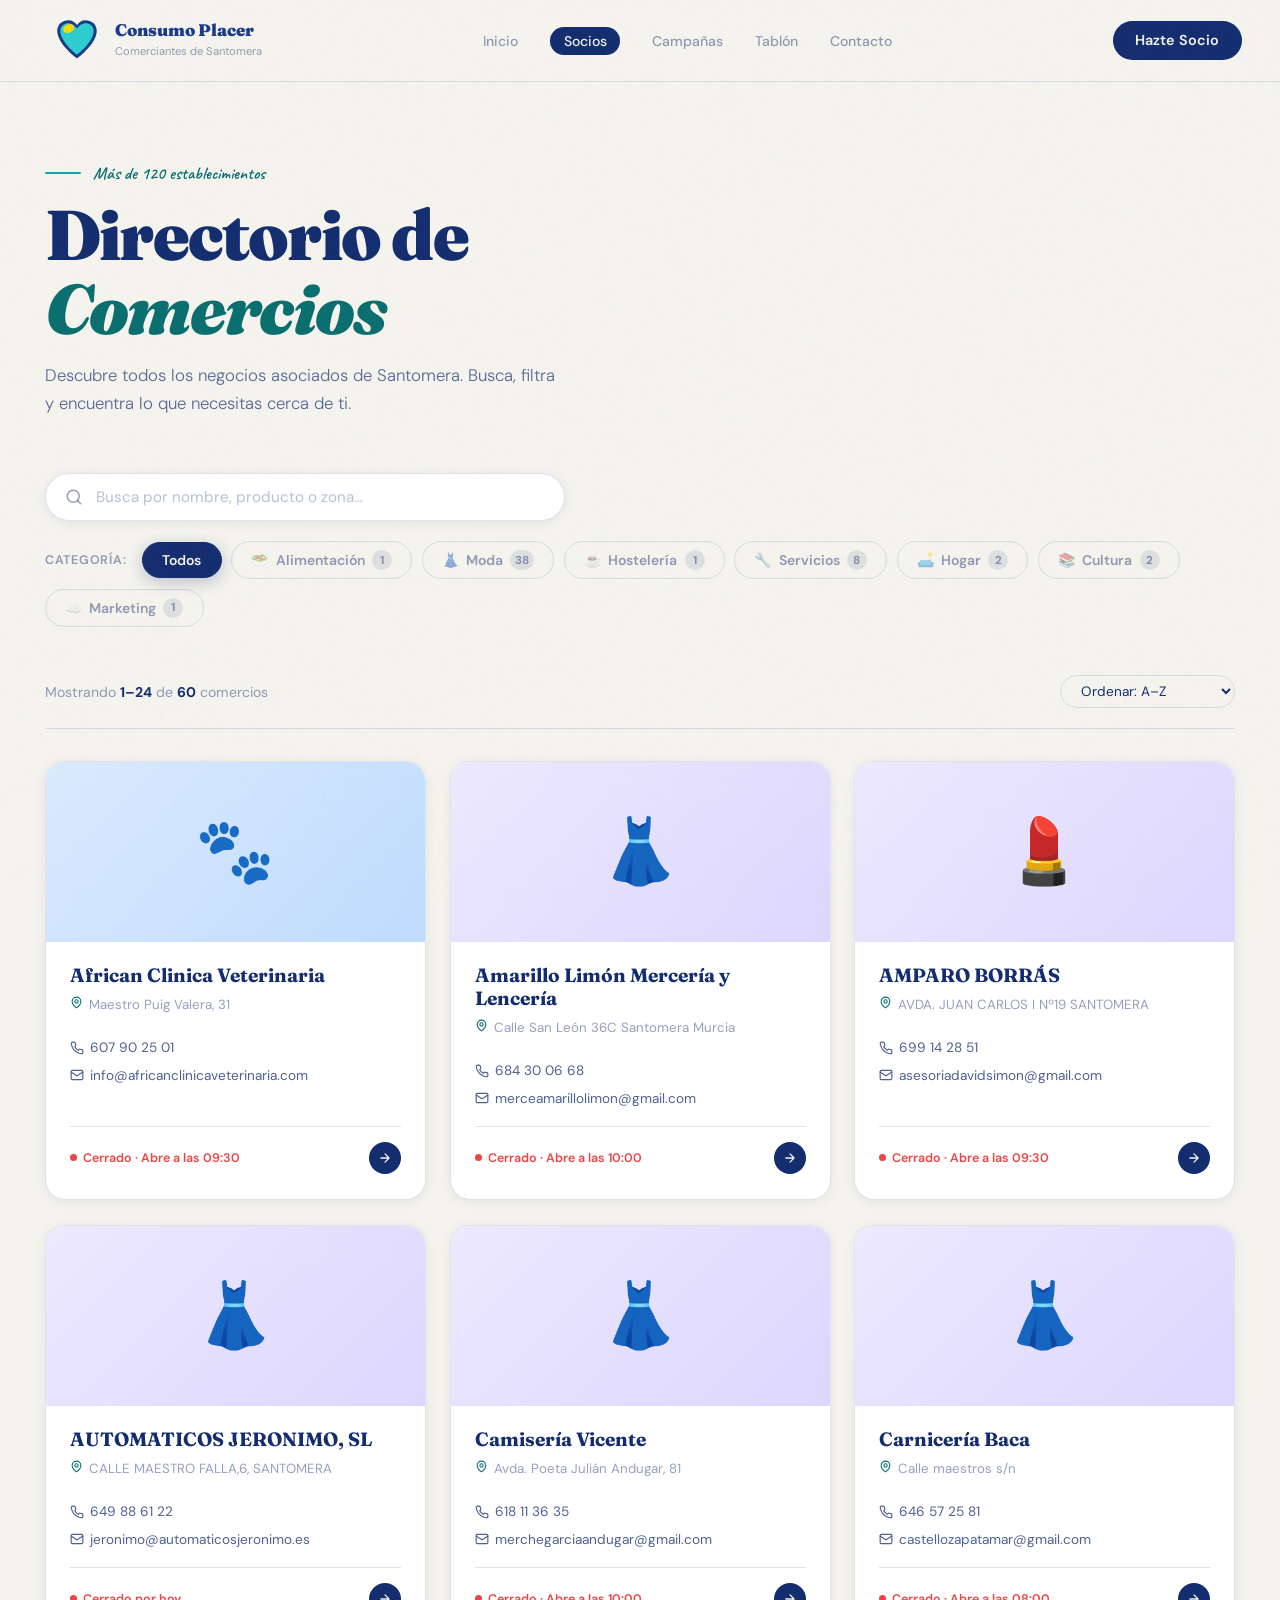
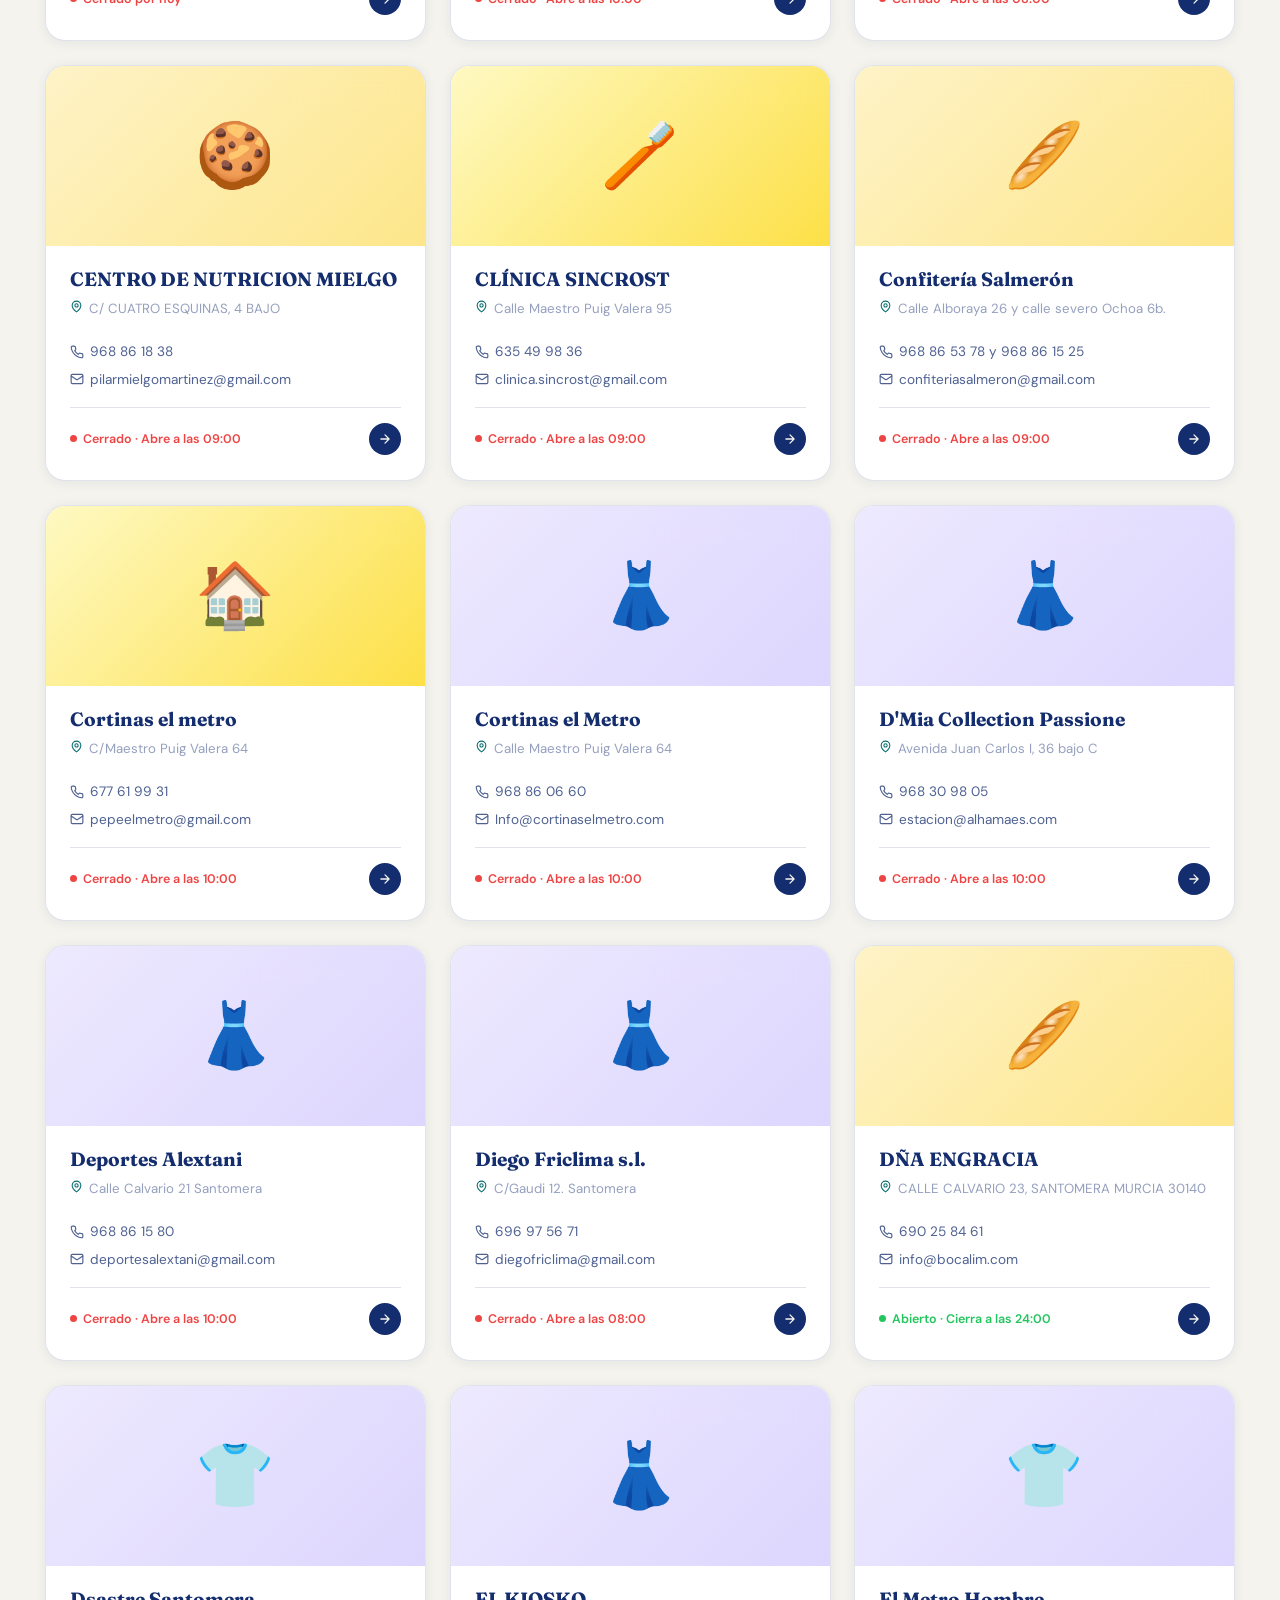
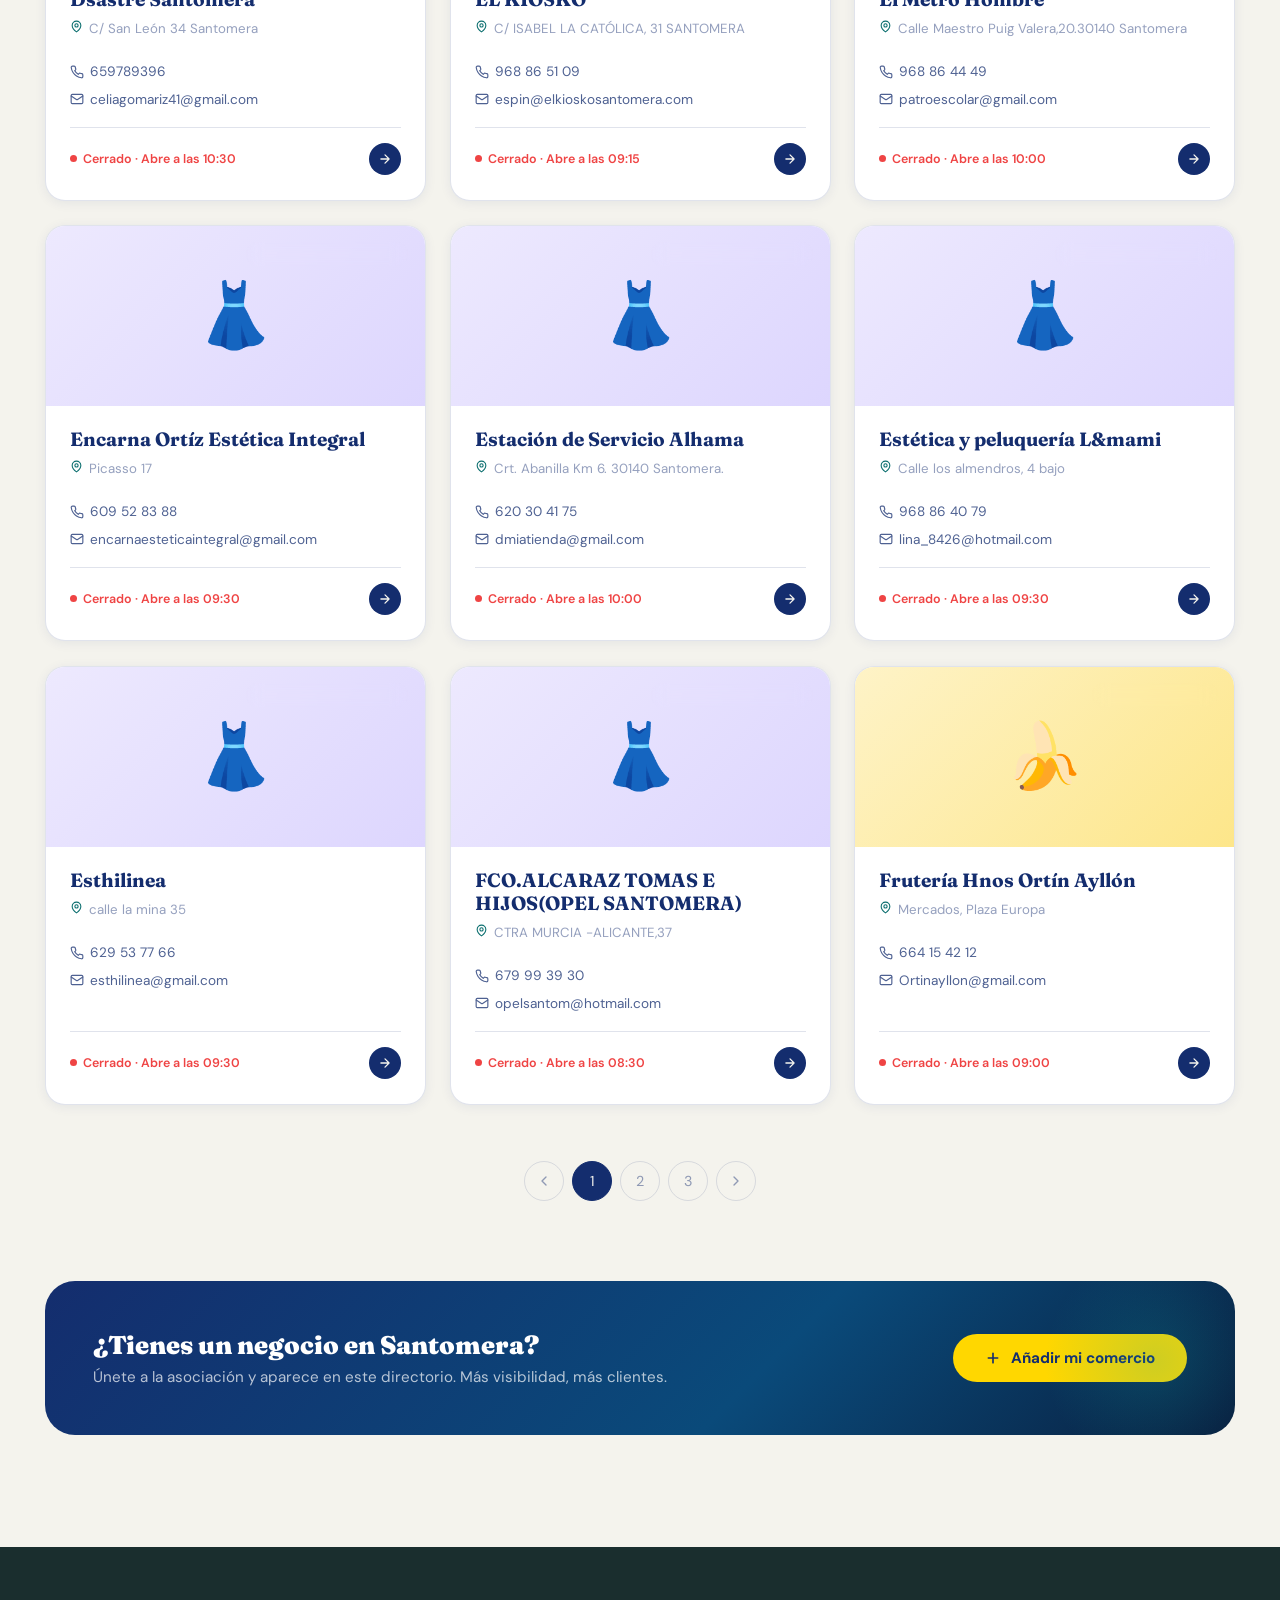
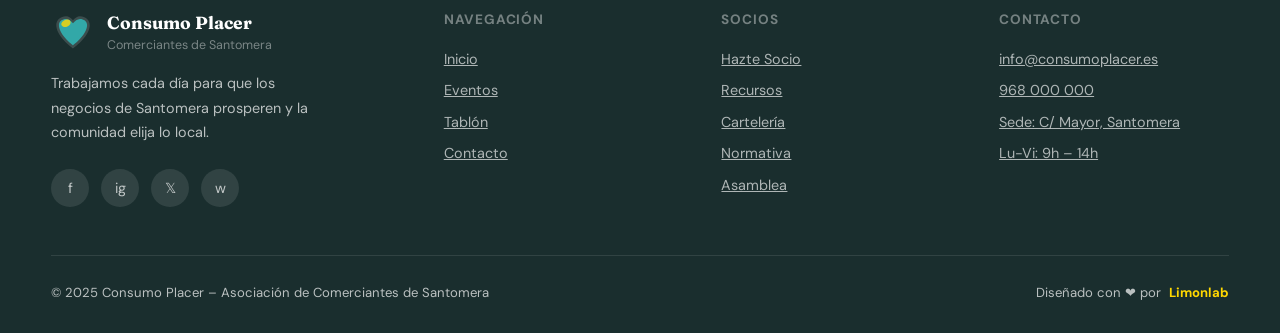
==== commit 27bc3807: "Update CTA link to new contact page" ====
--- a/b*Socios/DIRECTORIO PREVIEW.htm
+++ b/b*Socios/DIRECTORIO PREVIEW.htm
@@ -85,7 +85,7 @@
         <!-- CTA -->
         <div class="nav-cta">
           <a
-            href="../index.html#socio"
+            href="../c*Contacto/contacto.html"
             class="btn btn-primary"
             style="padding:.65rem 1.4rem;font-size:.9rem;">
             Hazte Socio
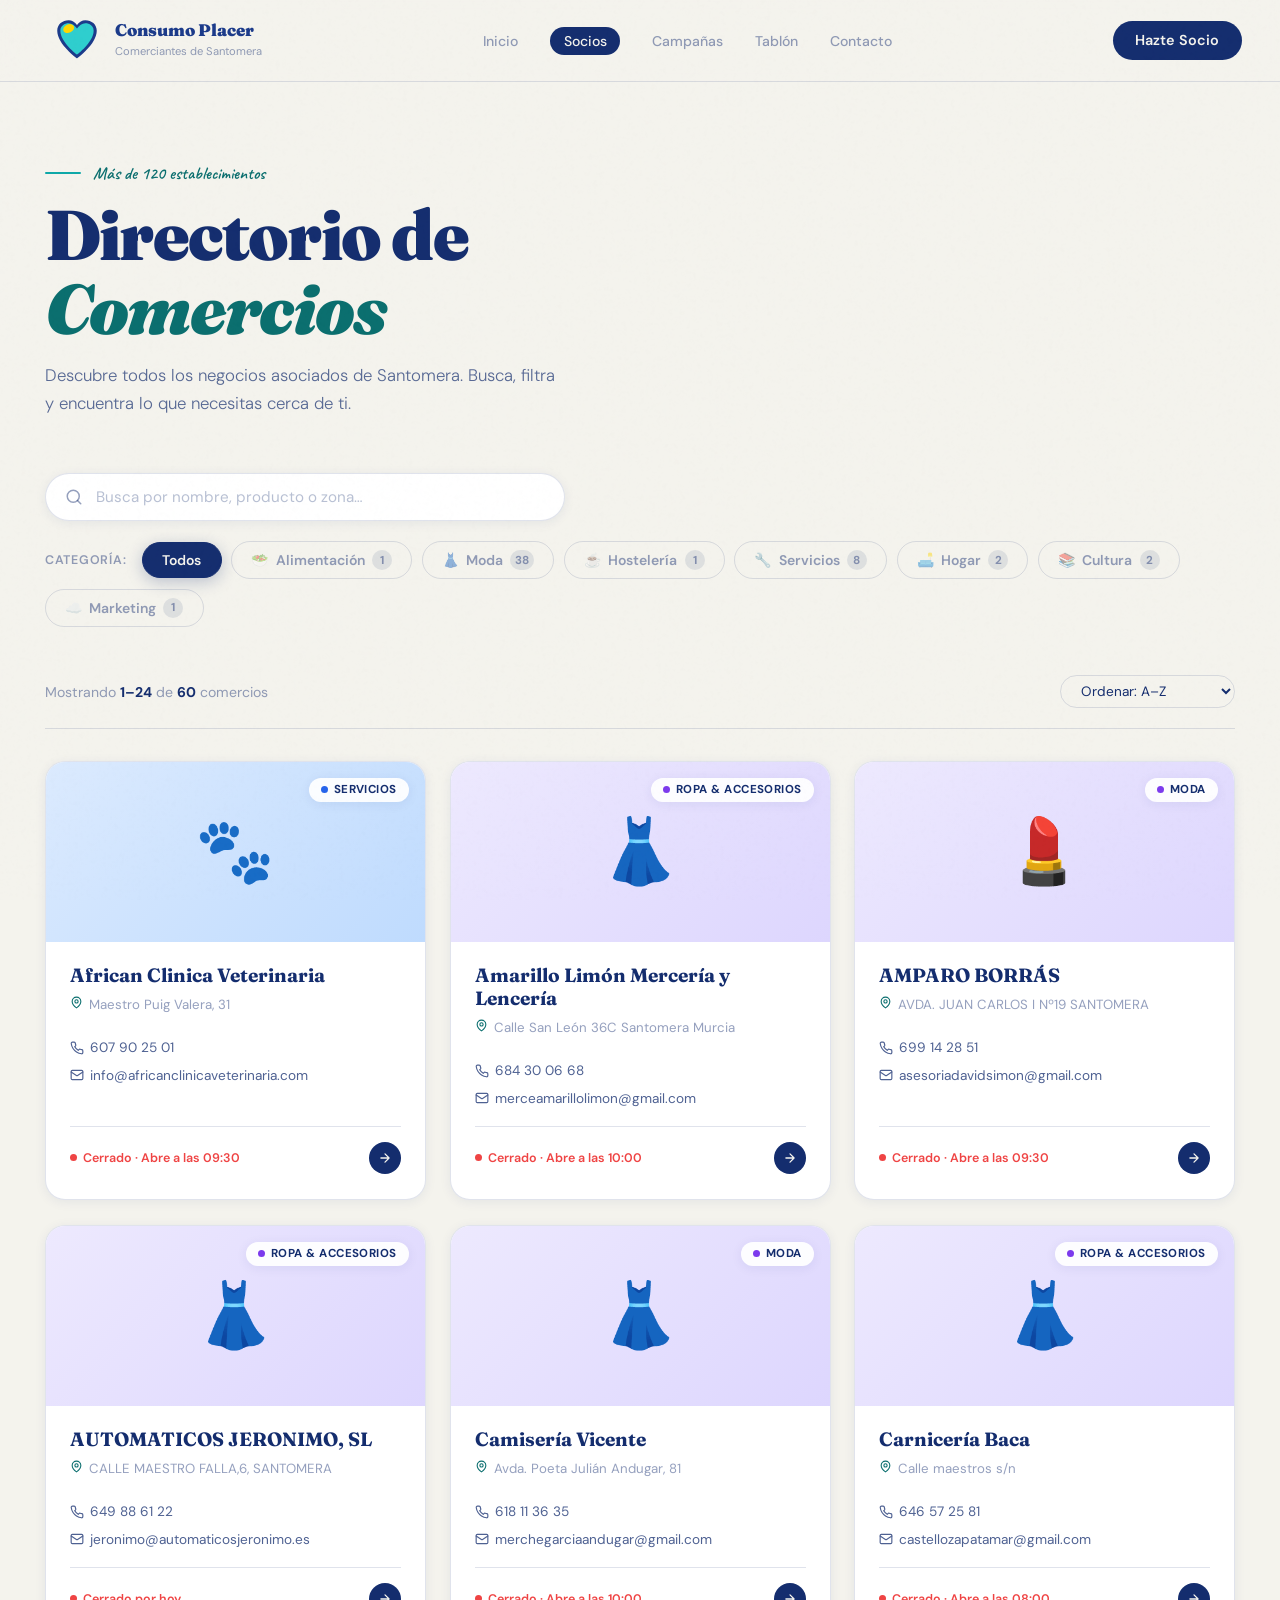
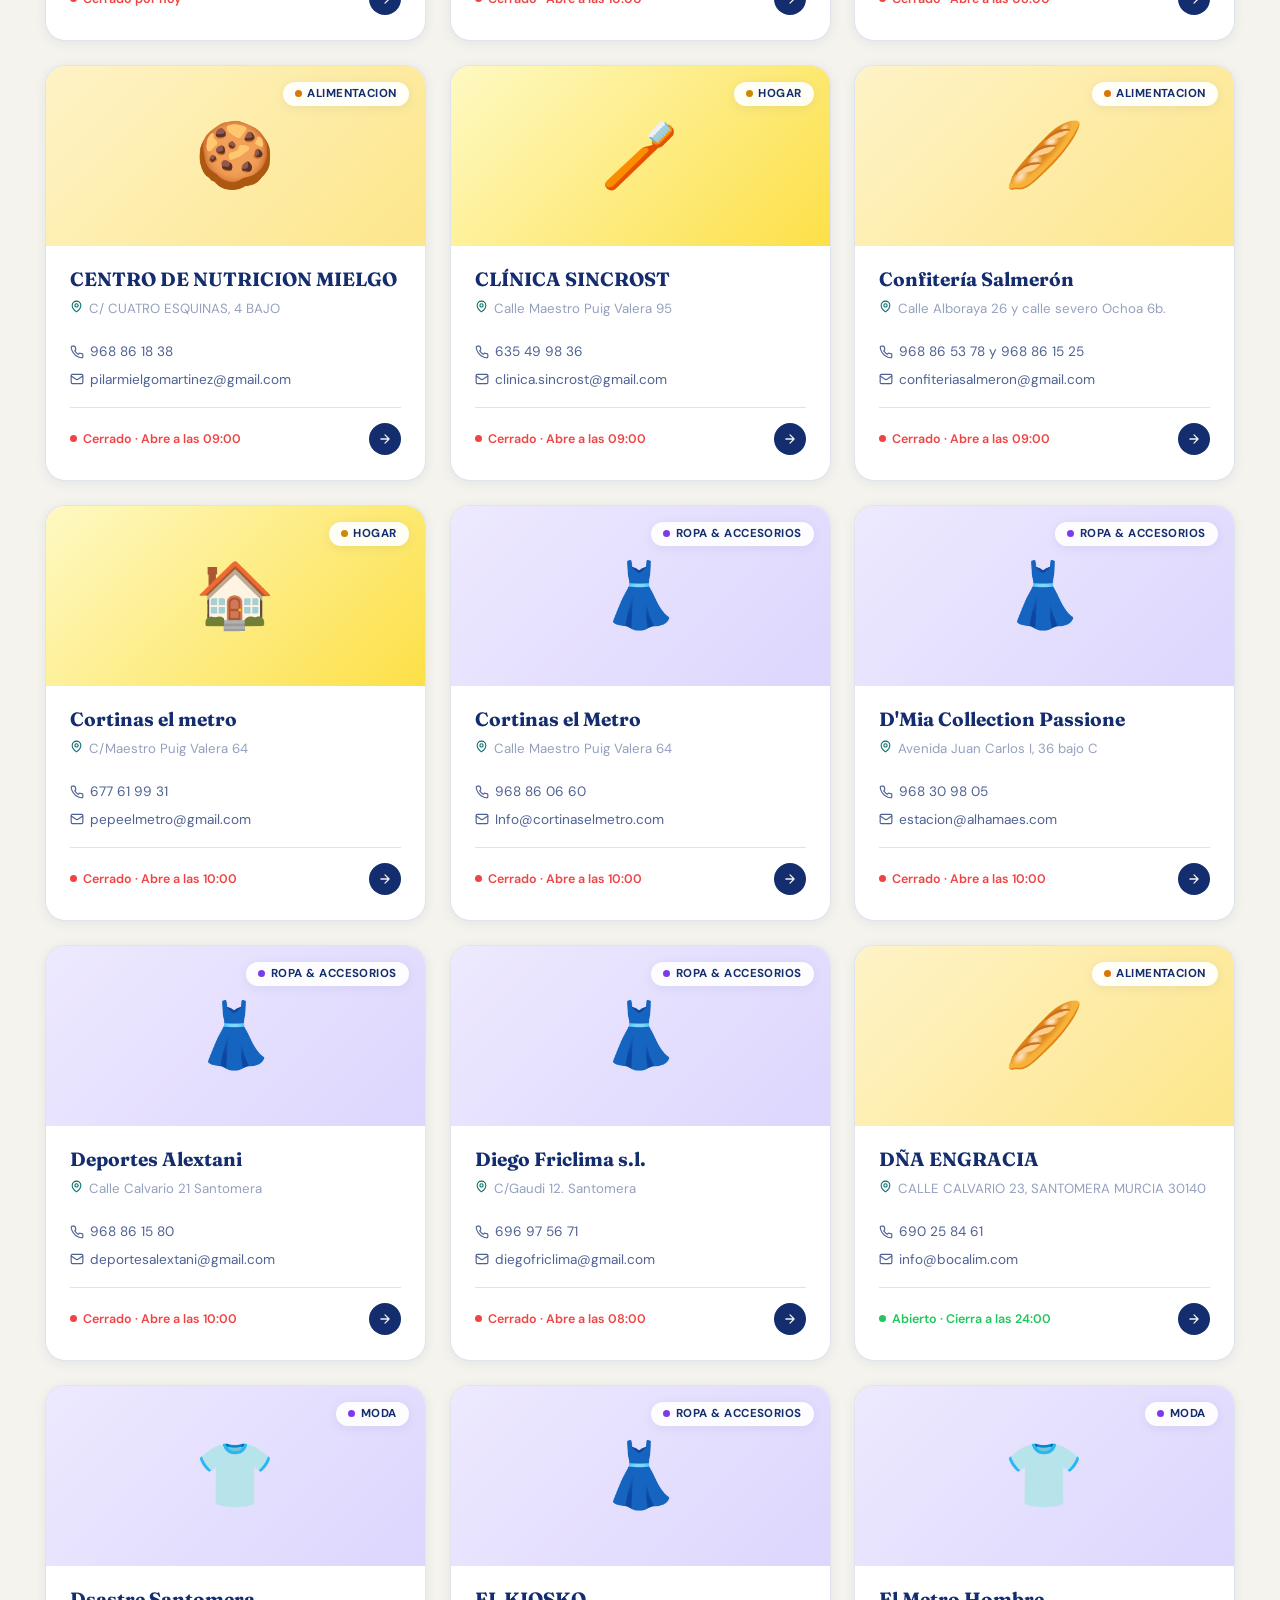
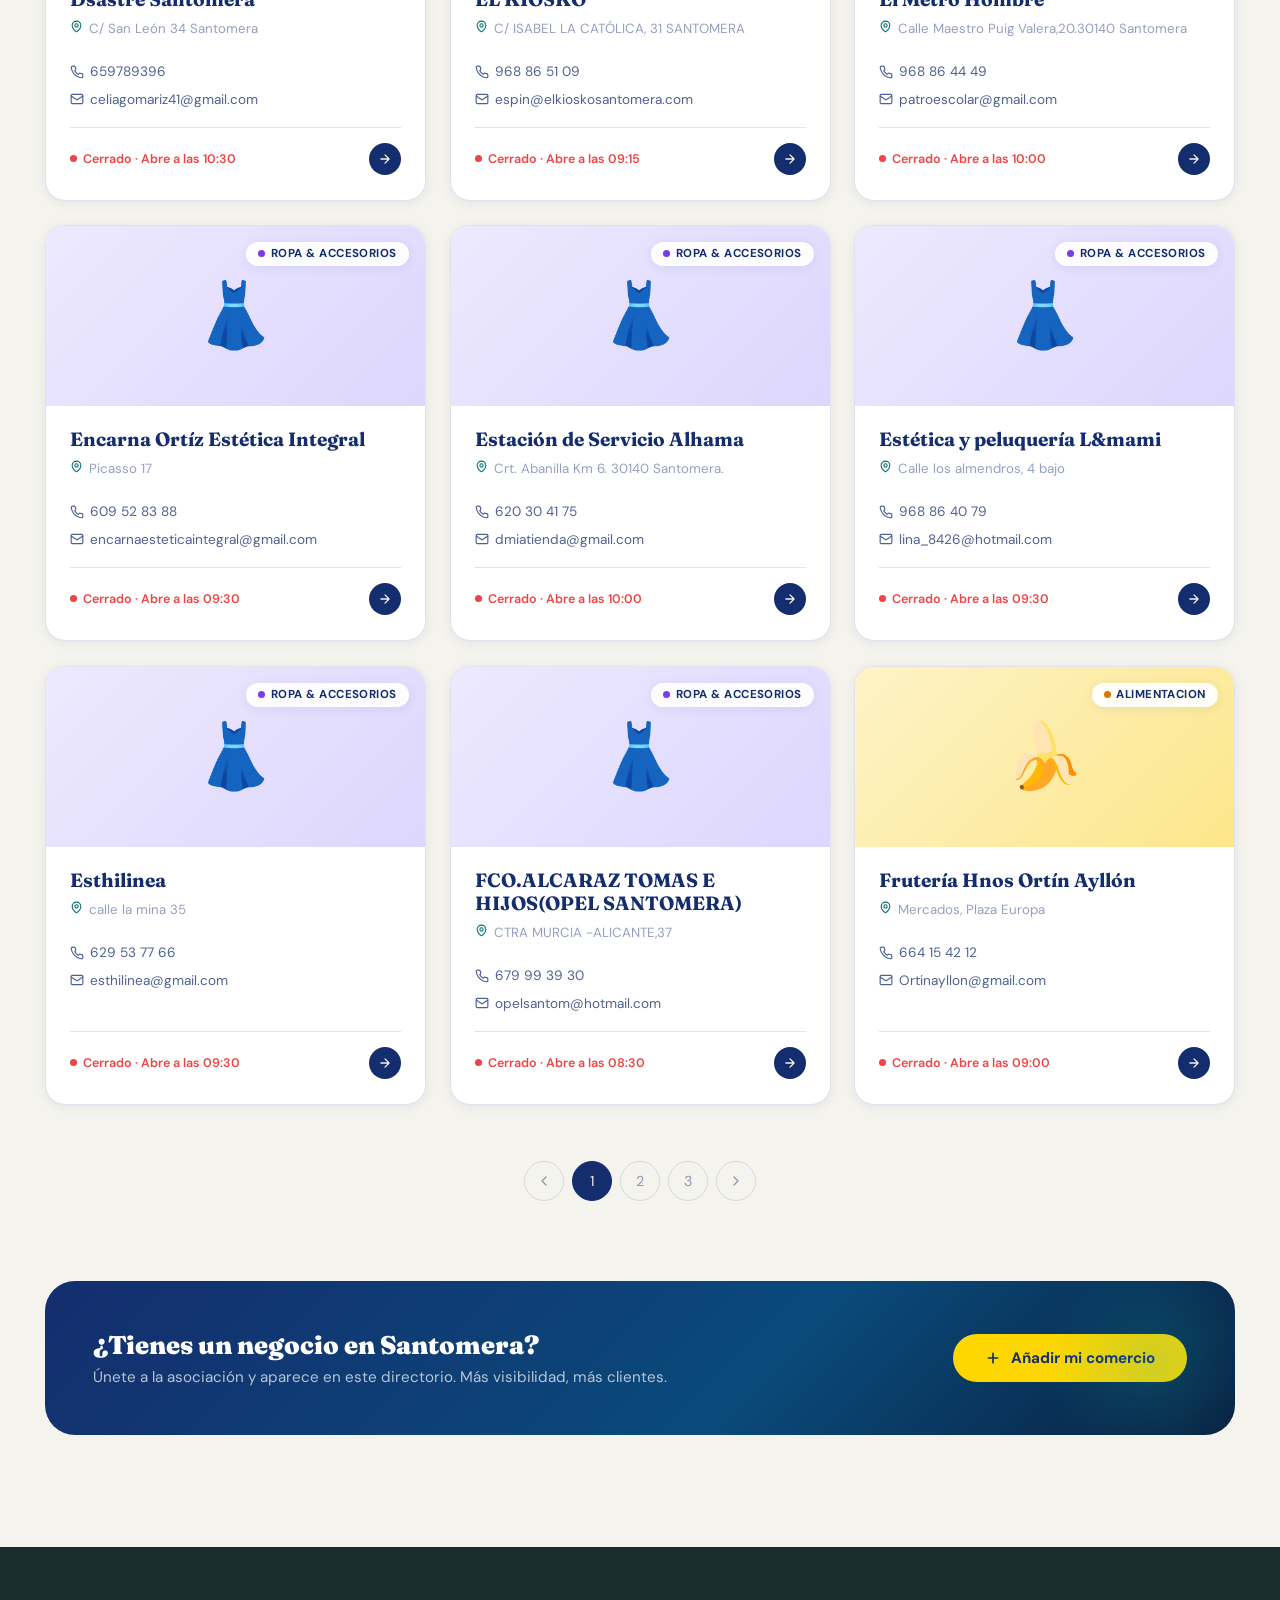
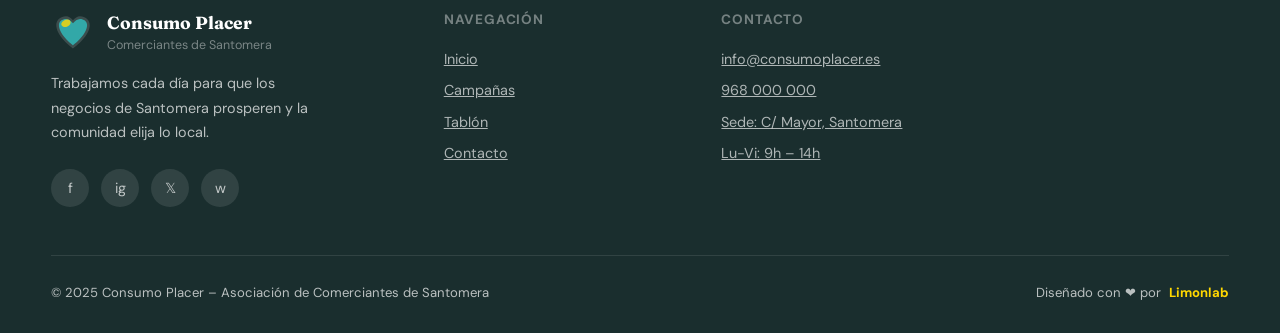
==== commit c0ee5c84: "Update Eventos to Campañas and remove Socios footer Replaced 'Eventos' with 'Campañas' and removed t" ====
--- a/b*Socios/DIRECTORIO PREVIEW.htm
+++ b/b*Socios/DIRECTORIO PREVIEW.htm
@@ -363,7 +363,7 @@
 
             <li>
               <a href="../index.html#eventos">
-                Eventos
+                Campañas
               </a>
             </li>
 
@@ -383,46 +383,6 @@
 
         </div>
 
-
-        <div class="footer-col">
-
-          <h4>Socios</h4>
-
-          <ul class="footer-links">
-
-            <li>
-              <a href="./DIRECTORIO PREVIEW.htm">
-                Hazte Socio
-              </a>
-            </li>
-
-            <li>
-              <a href="#">
-                Recursos
-              </a>
-            </li>
-
-            <li>
-              <a href="#">
-                Cartelería
-              </a>
-            </li>
-
-            <li>
-              <a href="#">
-                Normativa
-              </a>
-            </li>
-
-            <li>
-              <a href="#">
-                Asamblea
-              </a>
-            </li>
-
-          </ul>
-
-        </div>
 
 
         <div class="footer-col">
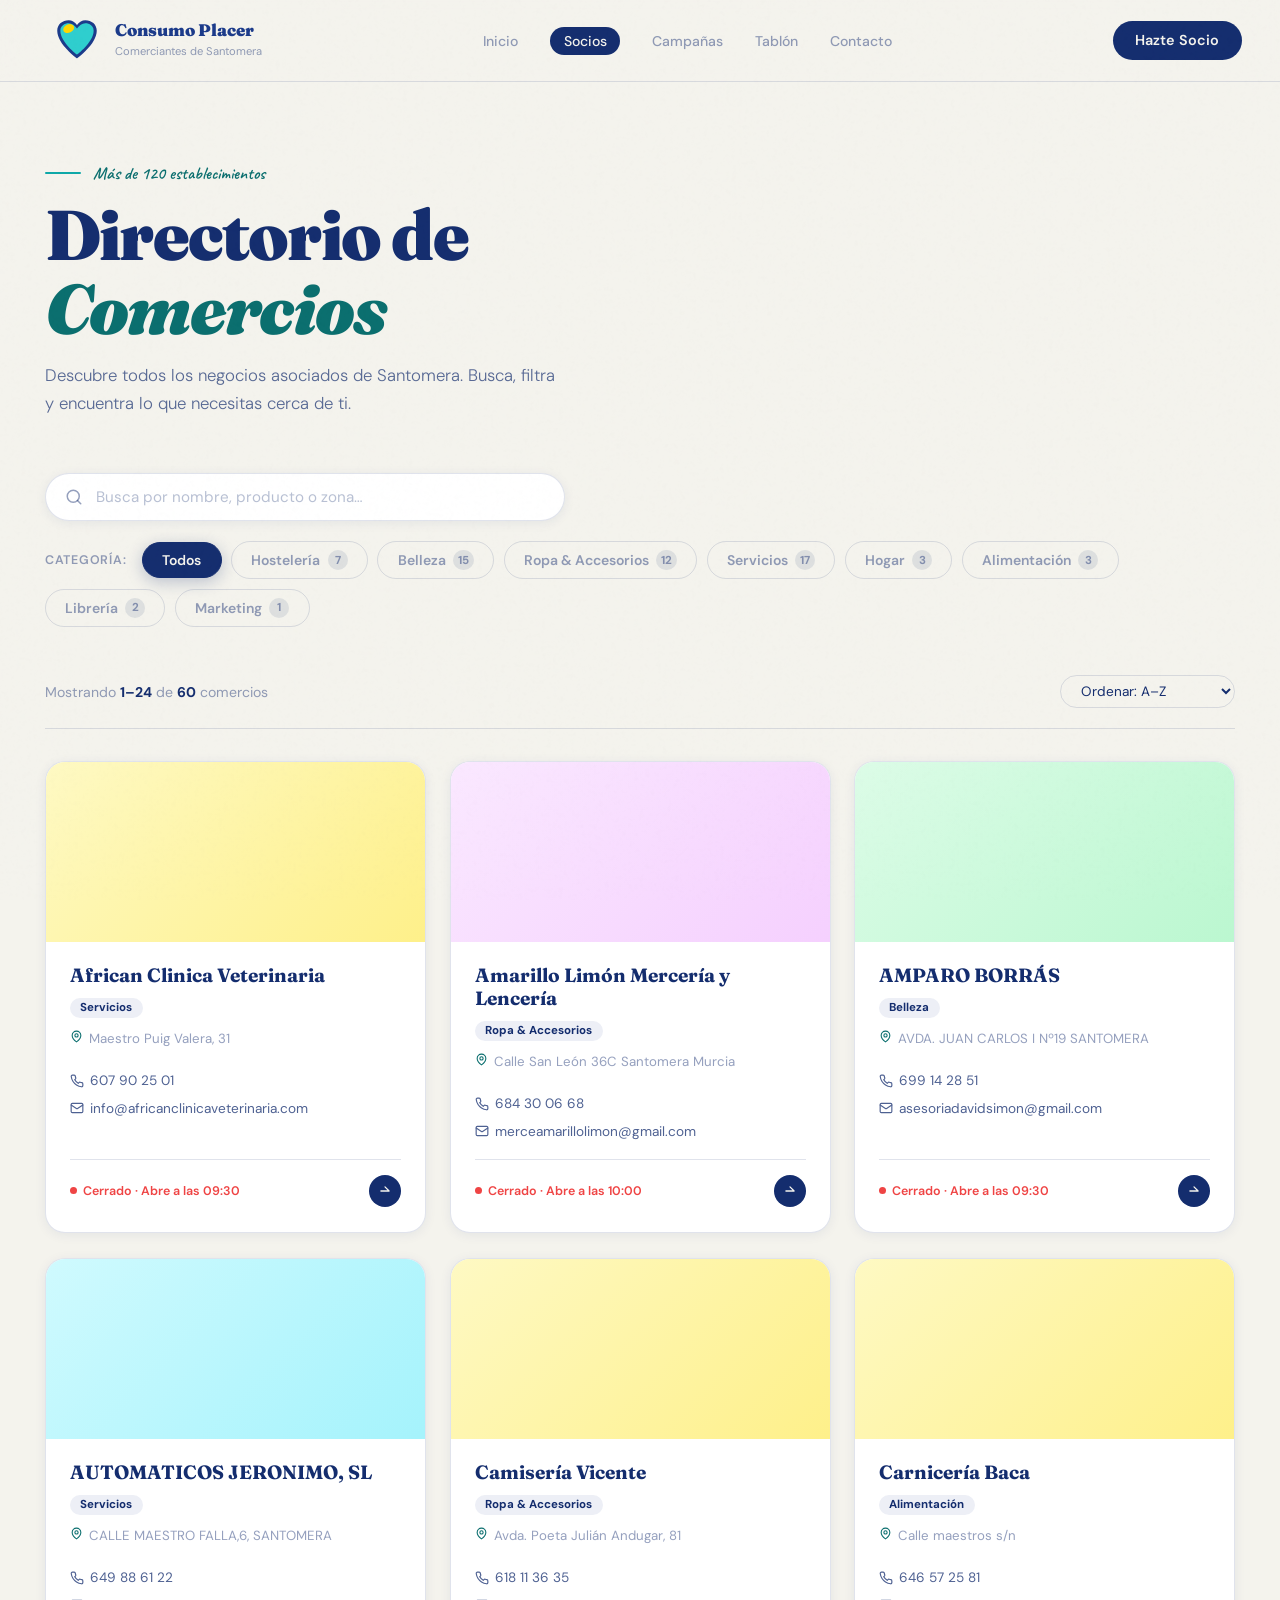
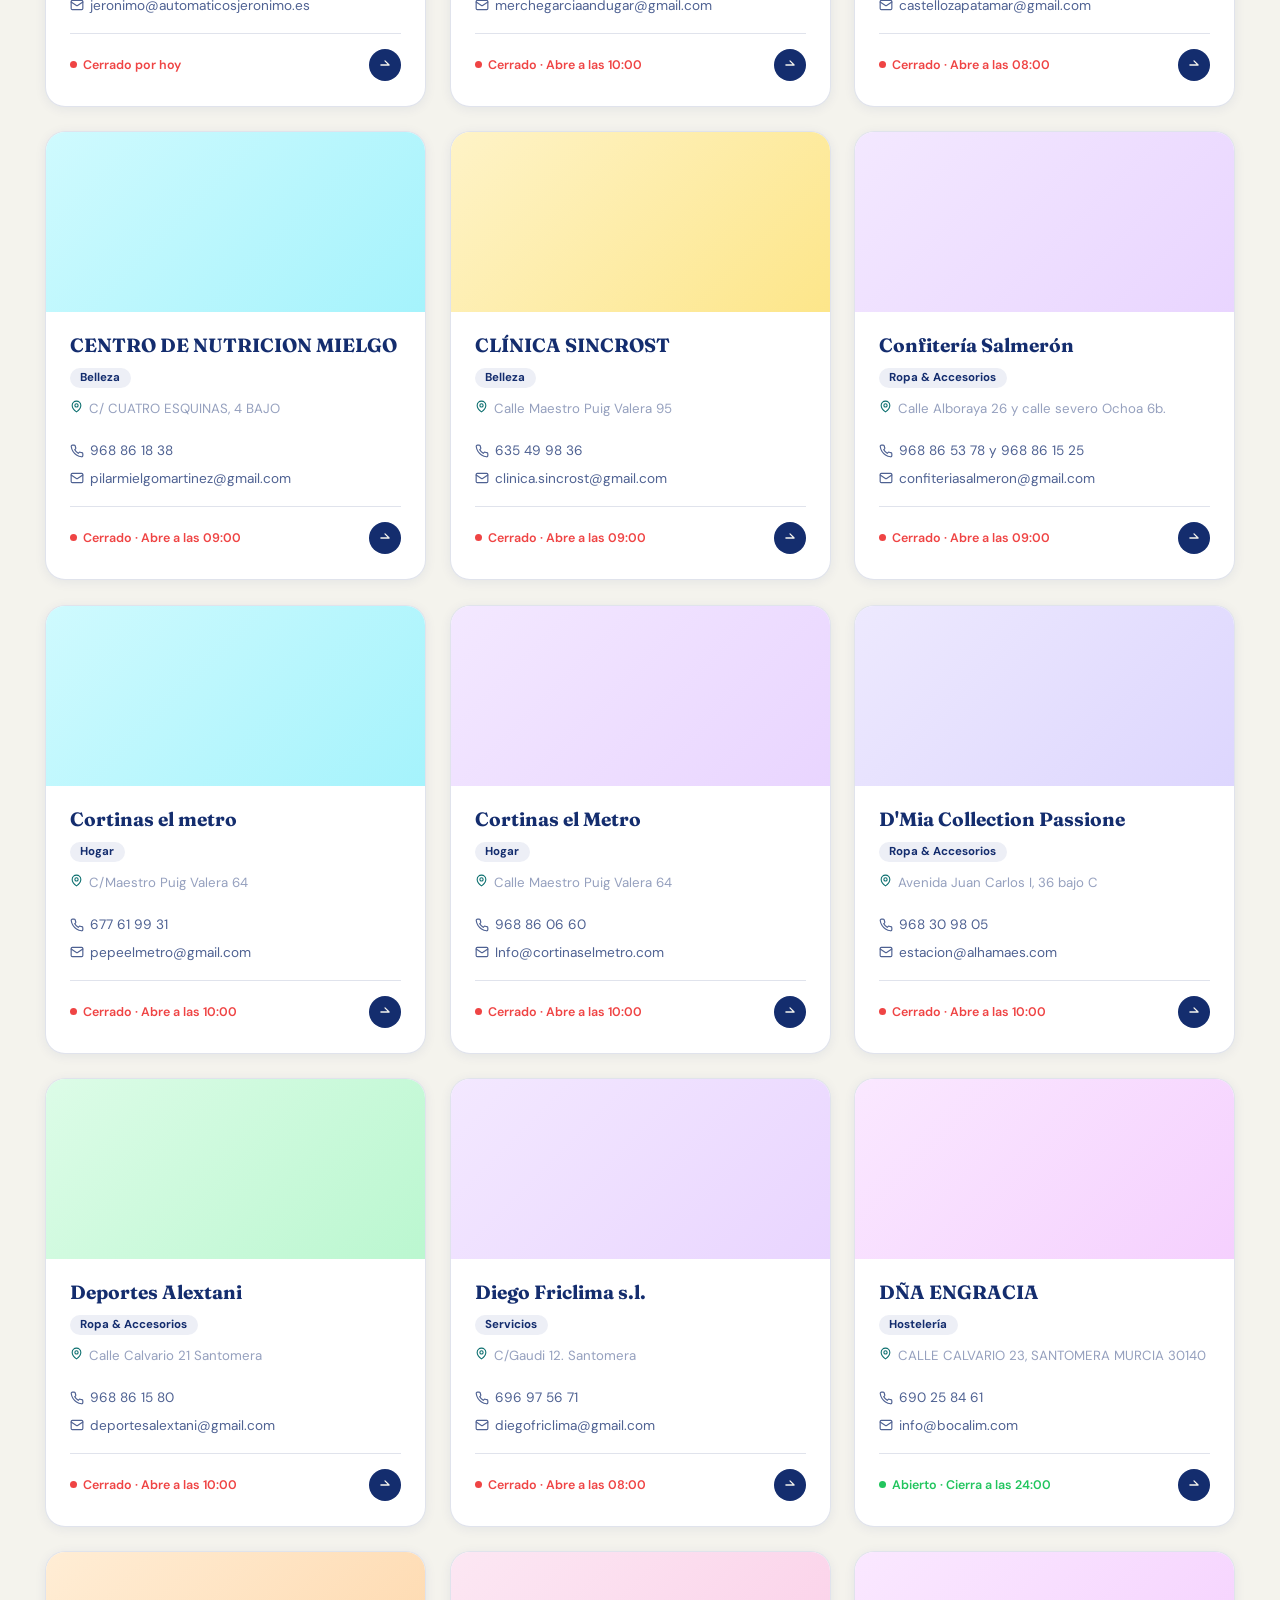
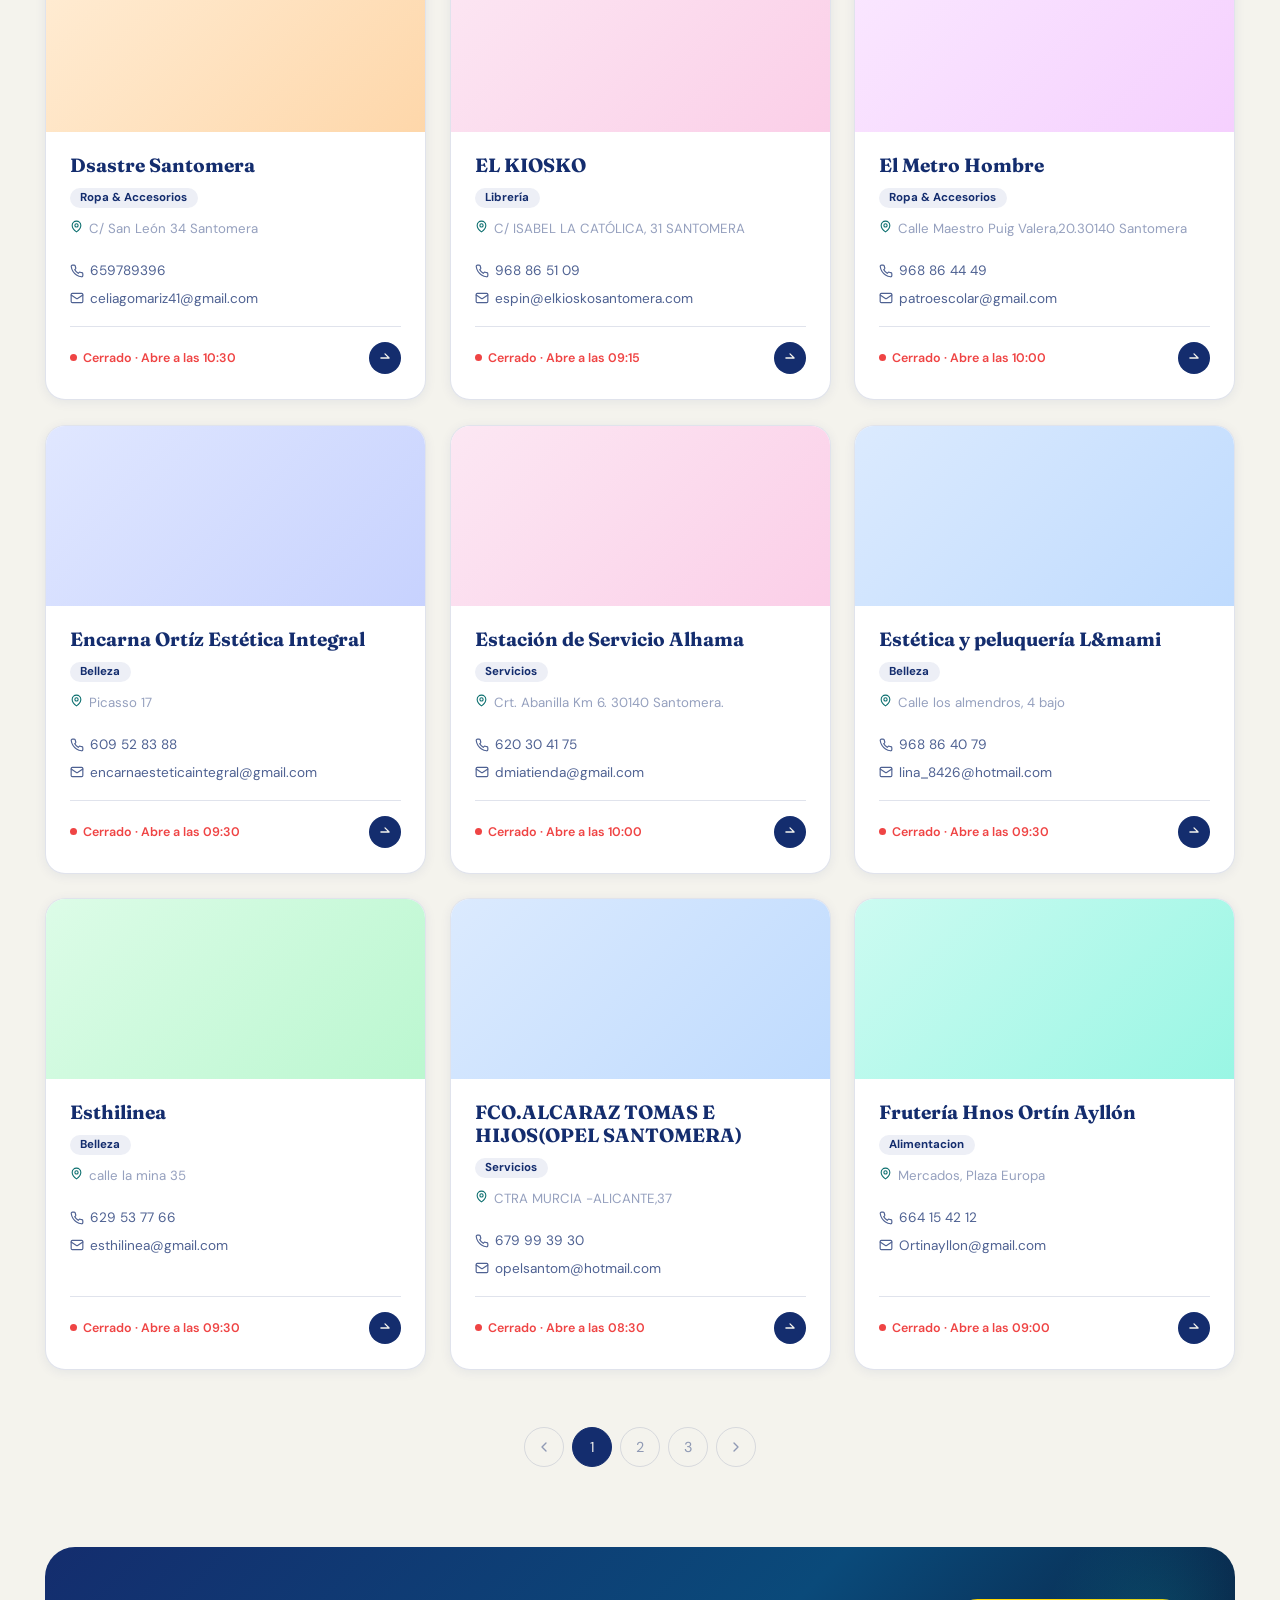
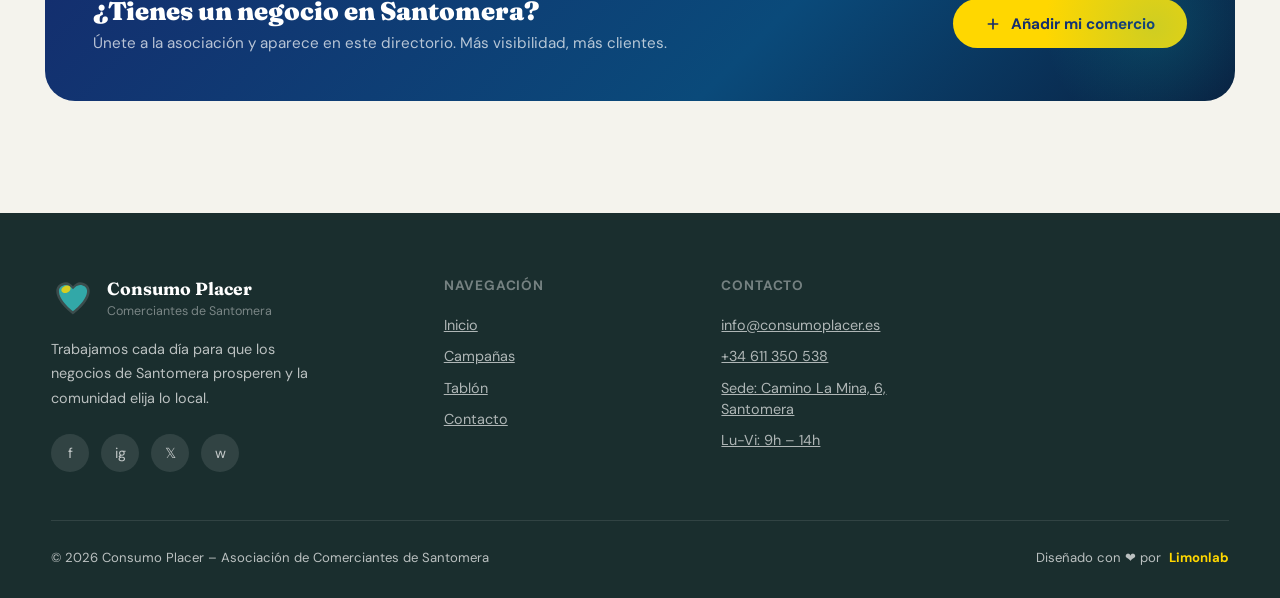
==== commit 5333fb72: "Update contact information and footer year" ====
--- a/b*Socios/DIRECTORIO PREVIEW.htm
+++ b/b*Socios/DIRECTORIO PREVIEW.htm
@@ -399,13 +399,13 @@
 
             <li>
               <a href="tel:+34968000000">
-                968 000 000
+              +34 611 350 538
               </a>
             </li>
 
             <li>
               <a href="#">
-                Sede: C/ Mayor, Santomera
+                Sede: Camino La Mina, 6, Santomera
               </a>
             </li>
 
@@ -425,7 +425,7 @@
       <div class="footer-bottom">
 
         <span>
-          © 2025 Consumo Placer –
+          © 2026 Consumo Placer –
           Asociación de Comerciantes de Santomera
         </span>
 
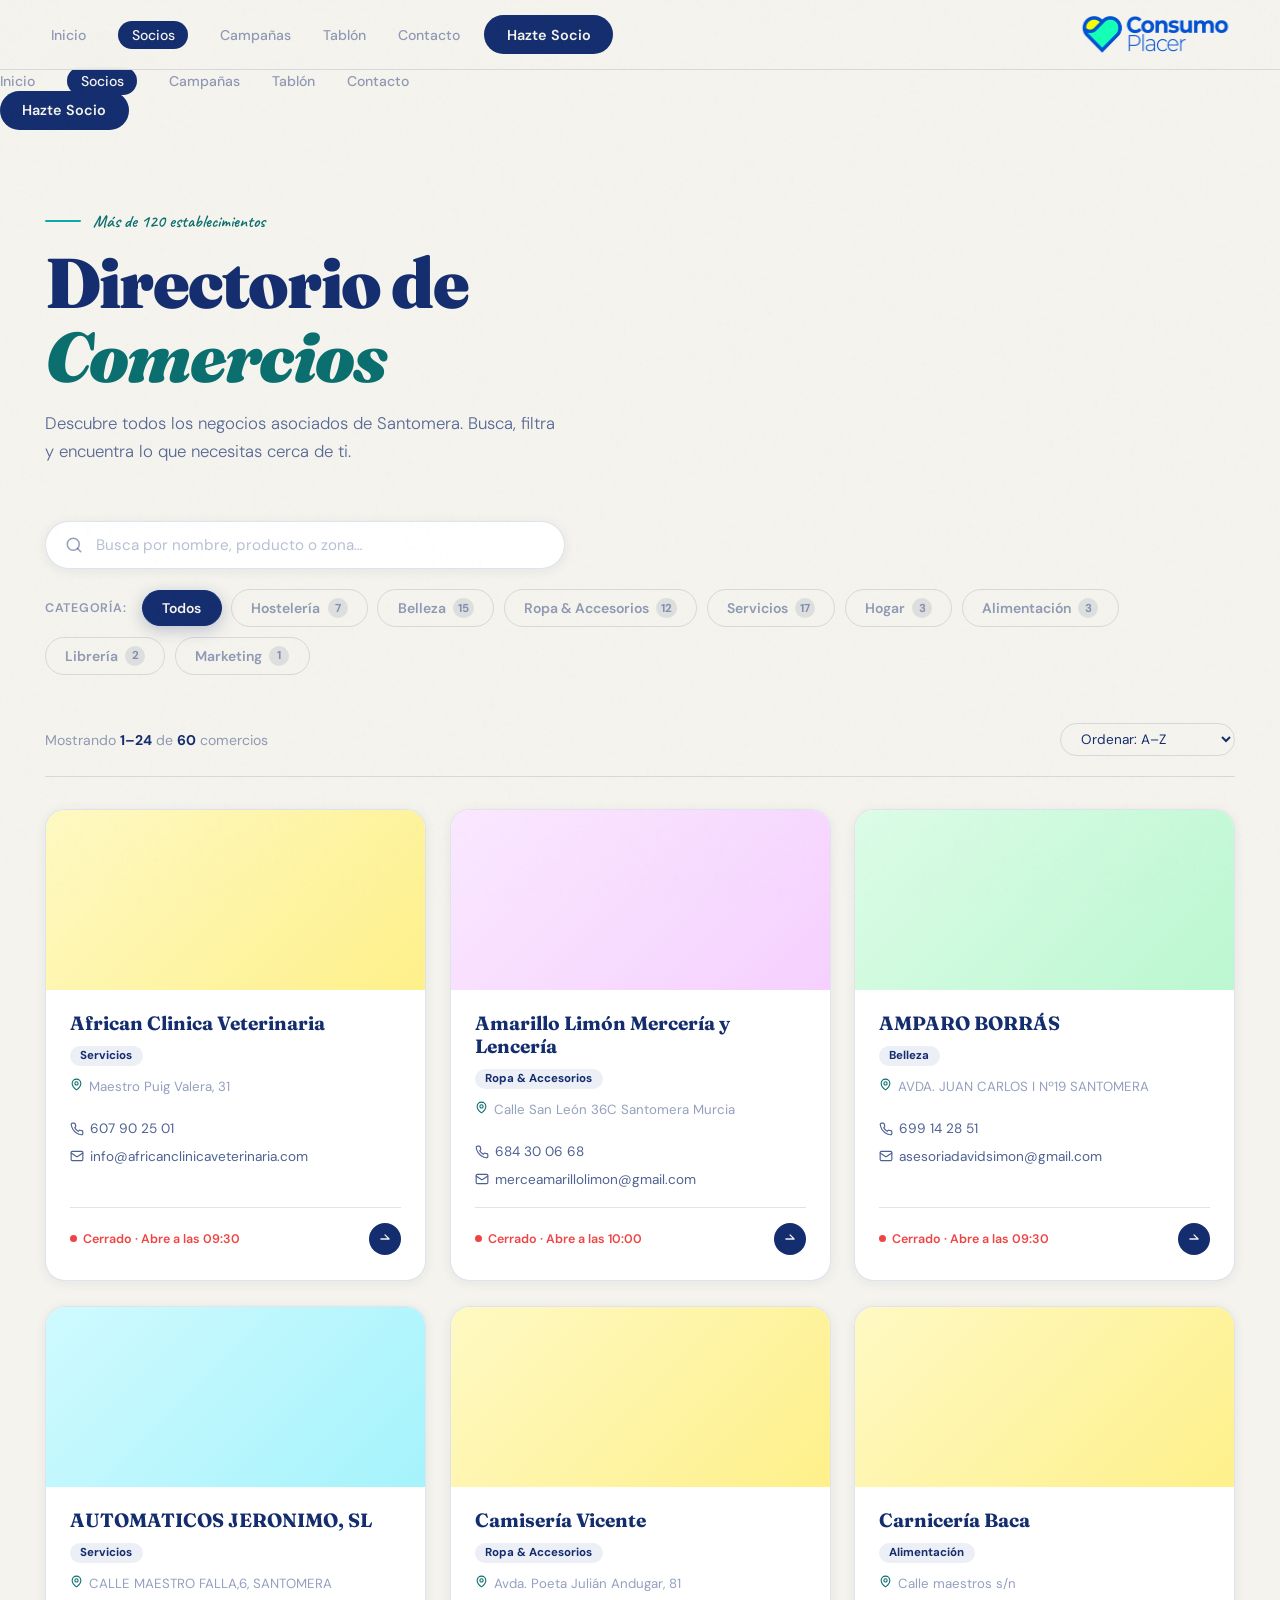
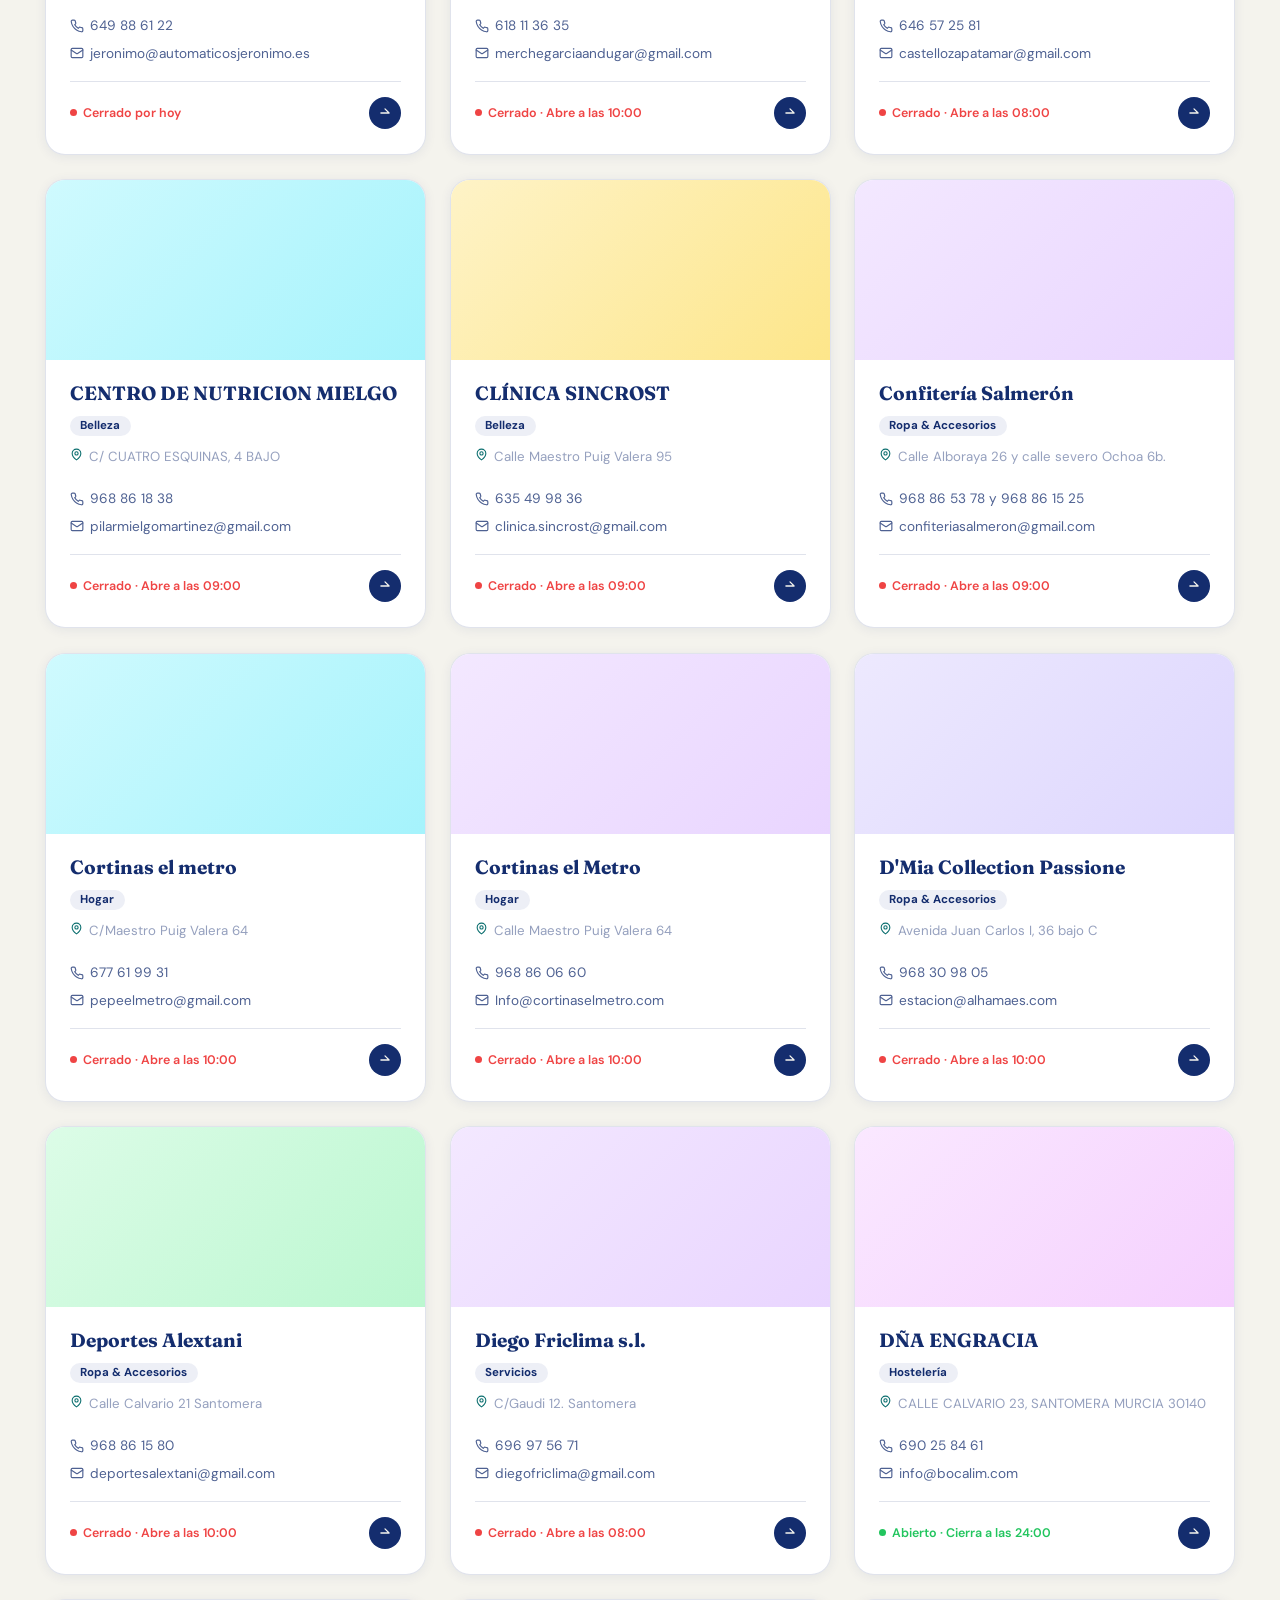
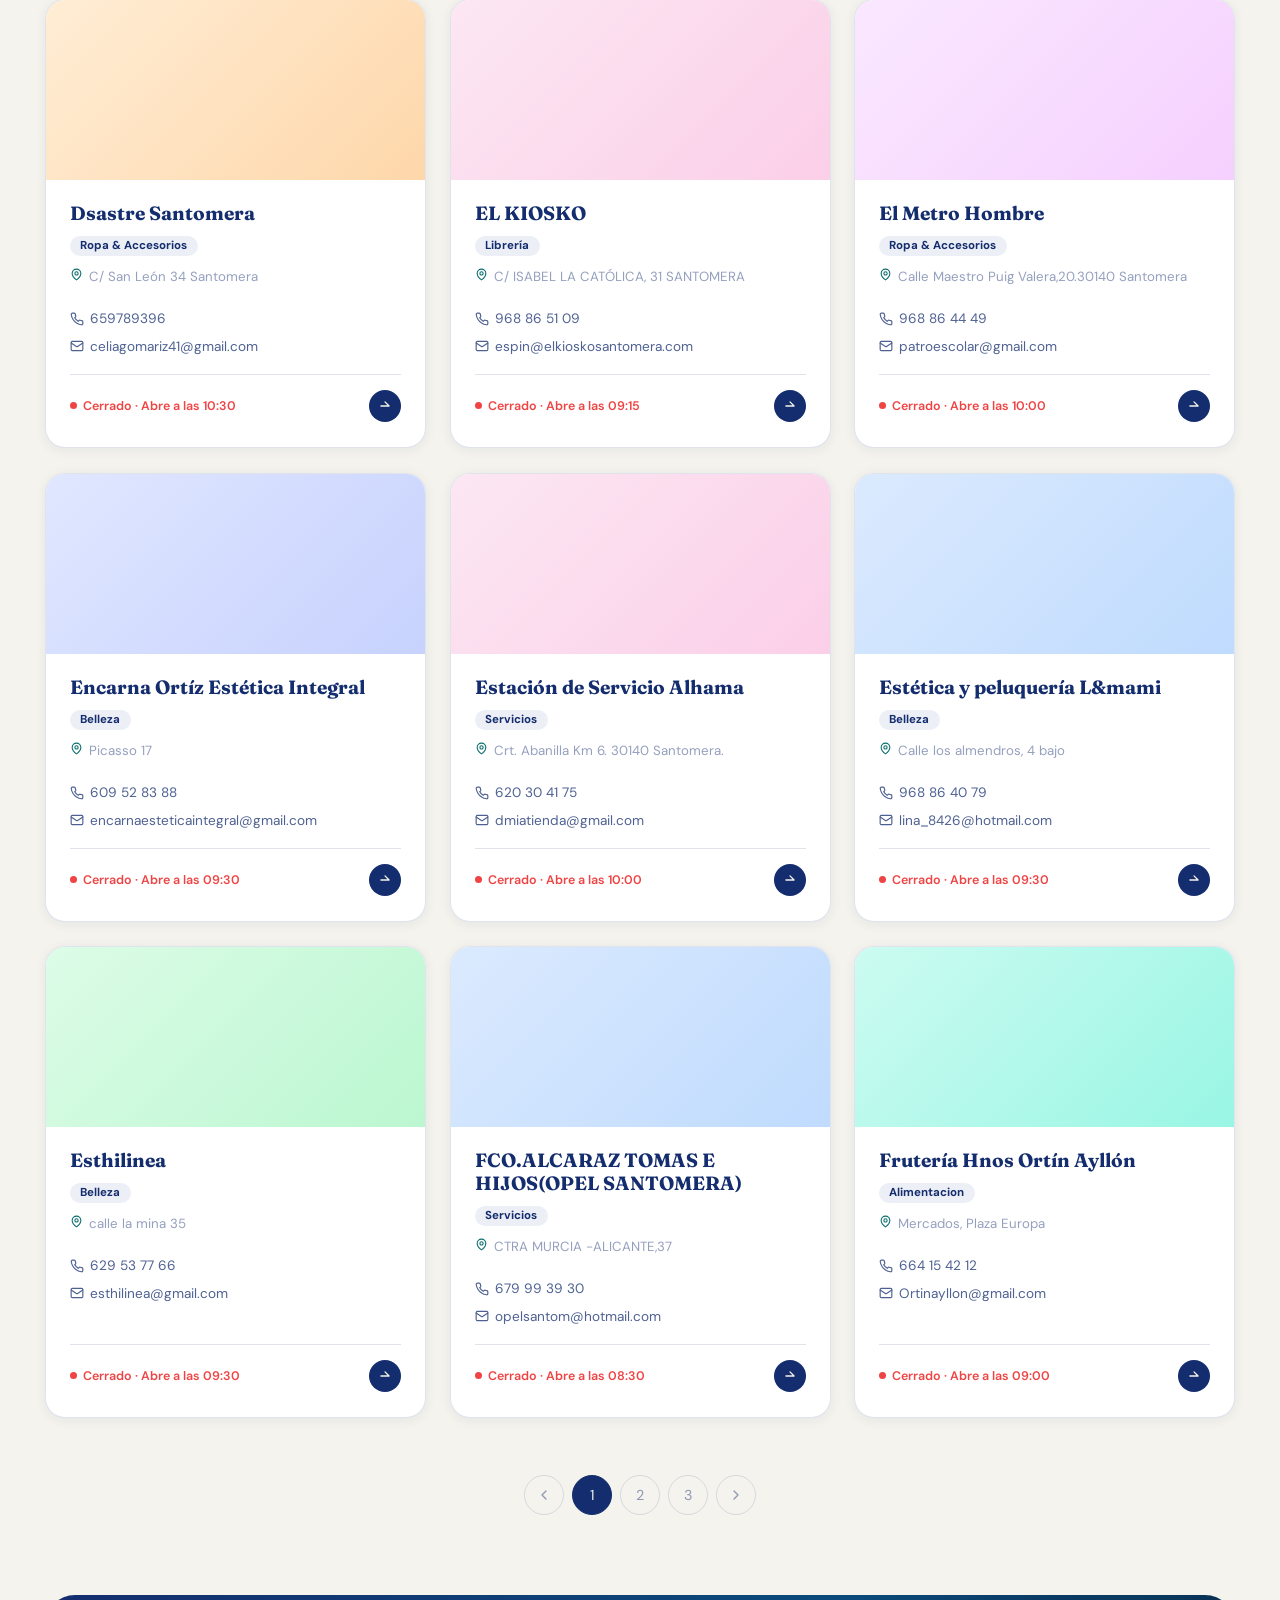
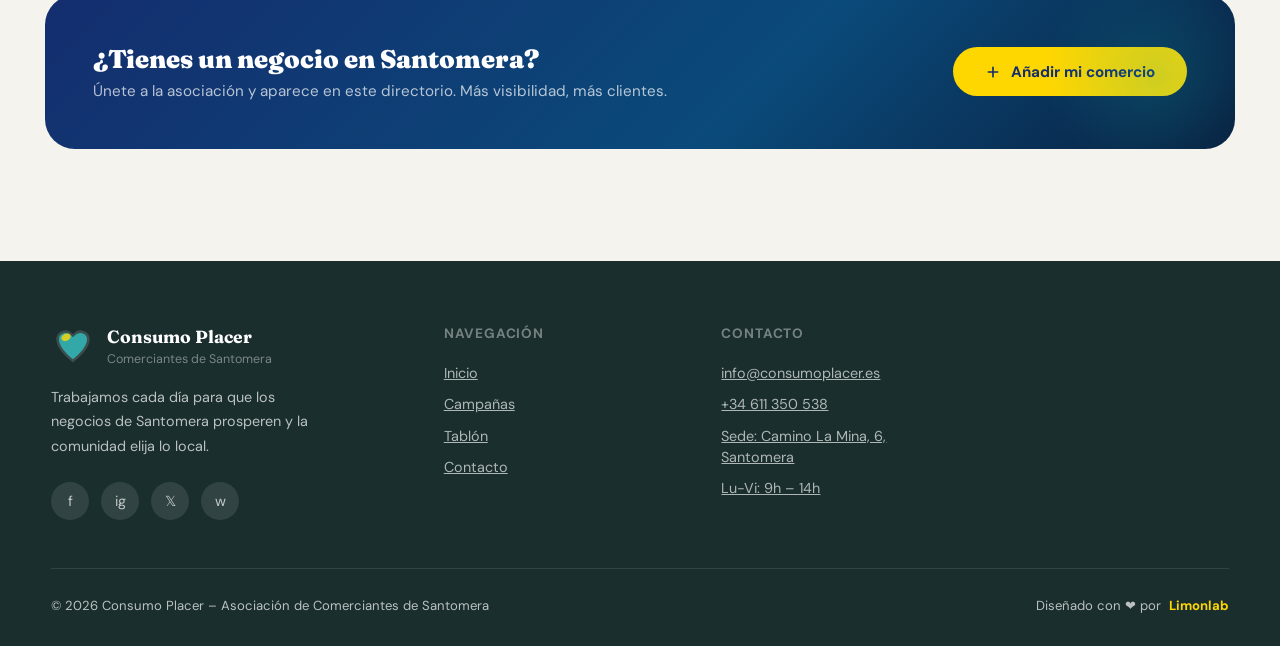
==== commit a4ed5306: "Update DIRECTORIO PREVIEW.htm" ====
--- a/b*Socios/DIRECTORIO PREVIEW.htm
+++ b/b*Socios/DIRECTORIO PREVIEW.htm
@@ -21,37 +21,85 @@
 <body>
 
   <!-- ===== NAV ===== -->
-  <nav>
-    <div class="container">
-      <div class="nav-inner">
-
-        <!-- Logo -->
-        <a href="../index.html" class="nav-logo">
-          <svg class="logo-mark" viewBox="0 0 100 100" xmlns="http://www.w3.org/2000/svg">
-
-            <path
-              d="M50 85 C50 85 12 58 12 32 C12 20 22 12 34 12 C40 12 46 16 50 21 C54 16 60 12 66 12 C78 12 88 20 88 32 C88 58 50 85 50 85Z"
-              fill="#1B3A8A" />
-
-            <path
-              d="M50 78 C50 78 18 54 18 32 C18 23 26 18 34 18 C40 18 46 23 50 28 C54 23 60 18 66 18 C74 18 82 23 82 32 C82 54 50 78 50 78Z"
-              fill="#2ECECE" />
-
-            <ellipse
-              cx="34"
-              cy="28"
-              rx="11"
-              ry="8"
-              transform="rotate(-25,34,28)"
-              fill="#FFD700" />
-
-          </svg>
-
-          <div class="logo-text">
-            <strong>Consumo Placer</strong>
-            <span>Comerciantes de Santomera</span>
-          </div>
+ <!-- ===== NAV ===== -->
+<nav>
+  <div class="container">
+    <div class="nav-inner">
+
+      <!-- Links -->
+      <ul class="nav-links">
+
+        <li>
+          <a href="../index.html">Inicio</a>
+        </li>
+
+        <li>
+          <a href="./DIRECTORIO PREVIEW.htm" class="active">Socios</a>
+        </li>
+
+        <li>
+          <a href="../index.html#eventos">Campañas</a>
+        </li>
+
+        <li>
+          <a href="../index.html#tablon">Tablón</a>
+        </li>
+
+        <li>
+          <a href="../c*Contacto/contacto.html">Contacto</a>
+        </li>
+
+      </ul>
+
+      <!-- CTA -->
+      <div class="nav-cta">
+        <a
+          href="../c*Contacto/contacto.html"
+          class="btn btn-primary"
+          style="padding:.65rem 1.4rem;font-size:.9rem;">
+          Hazte Socio
         </a>
+      </div>
+
+      <!-- Logo REAL -->
+      <a
+        href="../index.html"
+        class="nav-logo"
+        aria-label="Consumo Placer"
+        style="
+          margin-left:auto;
+          display:flex;
+          align-items:center;
+          justify-content:center;
+          text-decoration:none;
+        "
+      >
+        <img
+          src="../d*IMG/logo consumo 0.png"
+          alt="Consumo Placer"
+          style="
+            display:block;
+            width:170px;
+            height:auto;
+            max-height:65px;
+            object-fit:contain;
+          "
+        >
+      </a>
+
+      <!-- Mobile -->
+      <button
+        class="nav-hamburger"
+        aria-label="Menú"
+        aria-expanded="false">
+        <span></span>
+        <span></span>
+        <span></span>
+      </button>
+
+    </div>
+  </div>
+</nav>
 
         <!-- Links -->
         <ul class="nav-links">
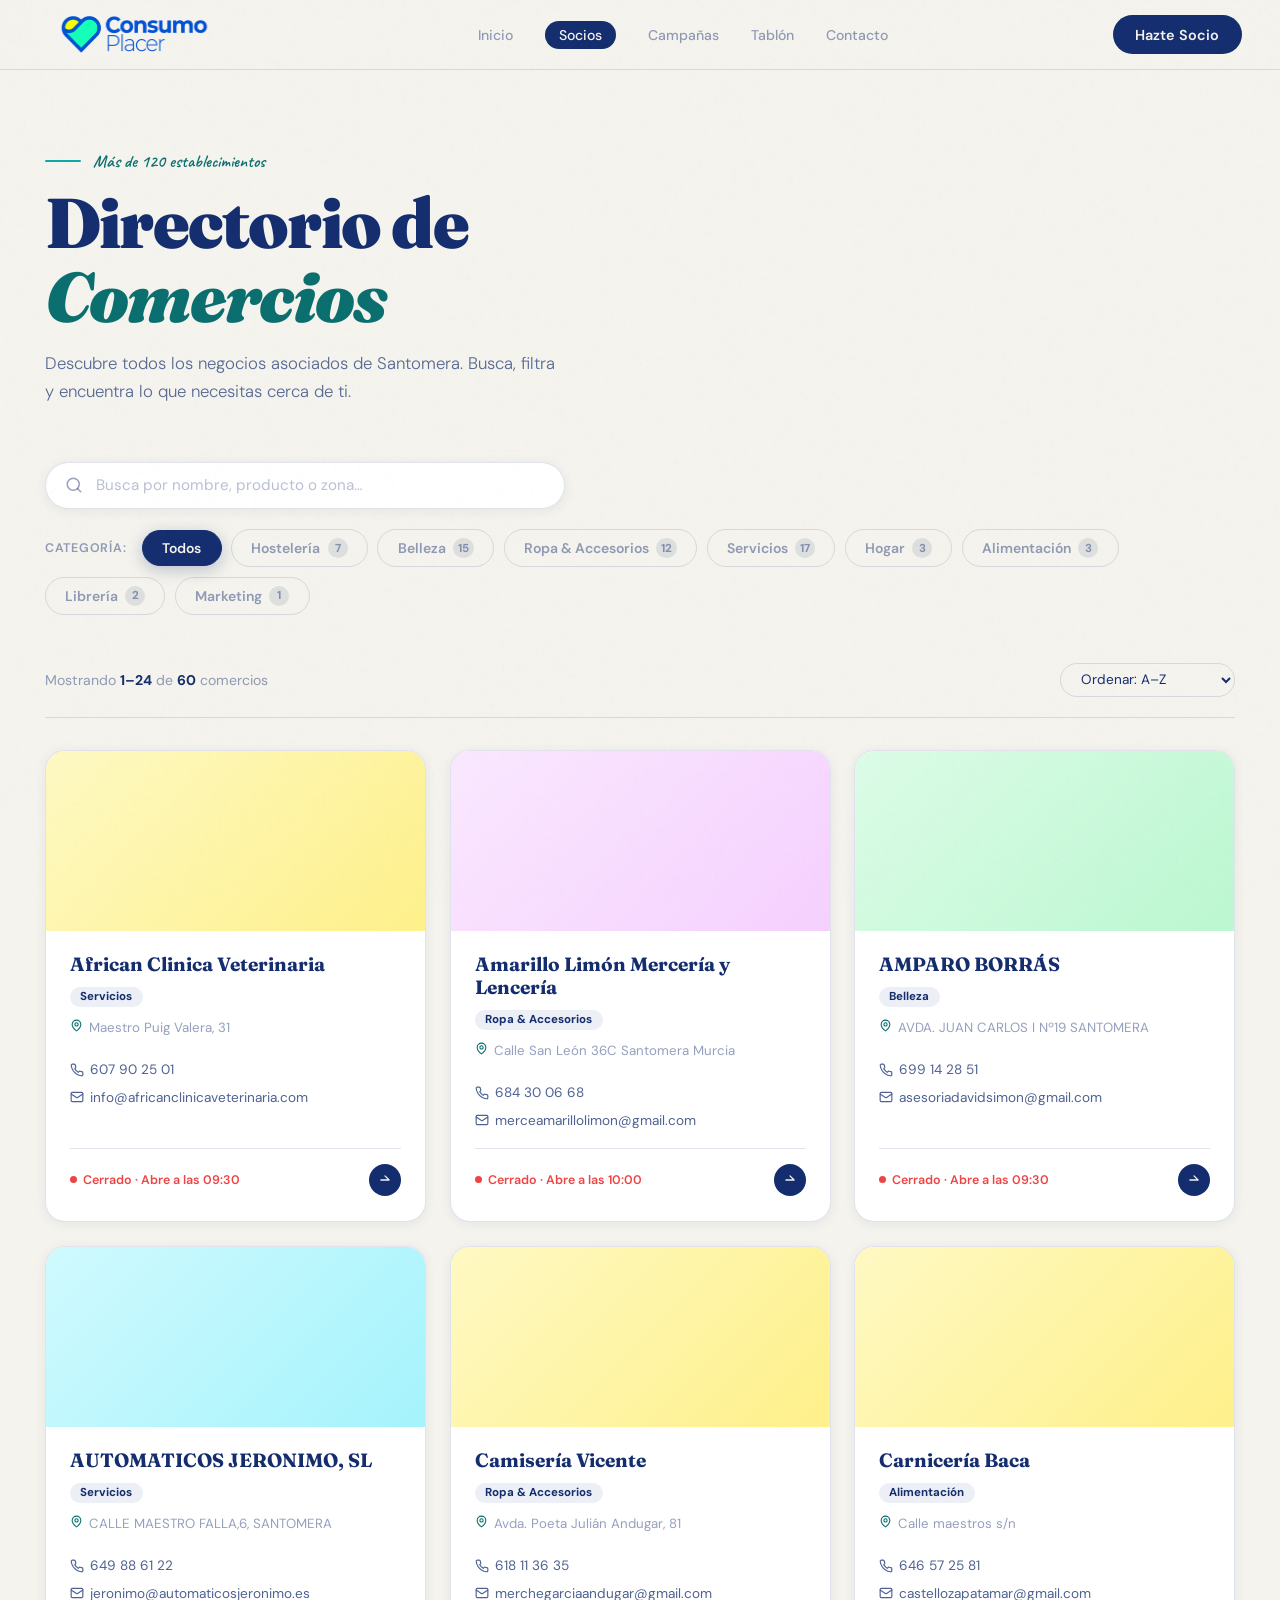
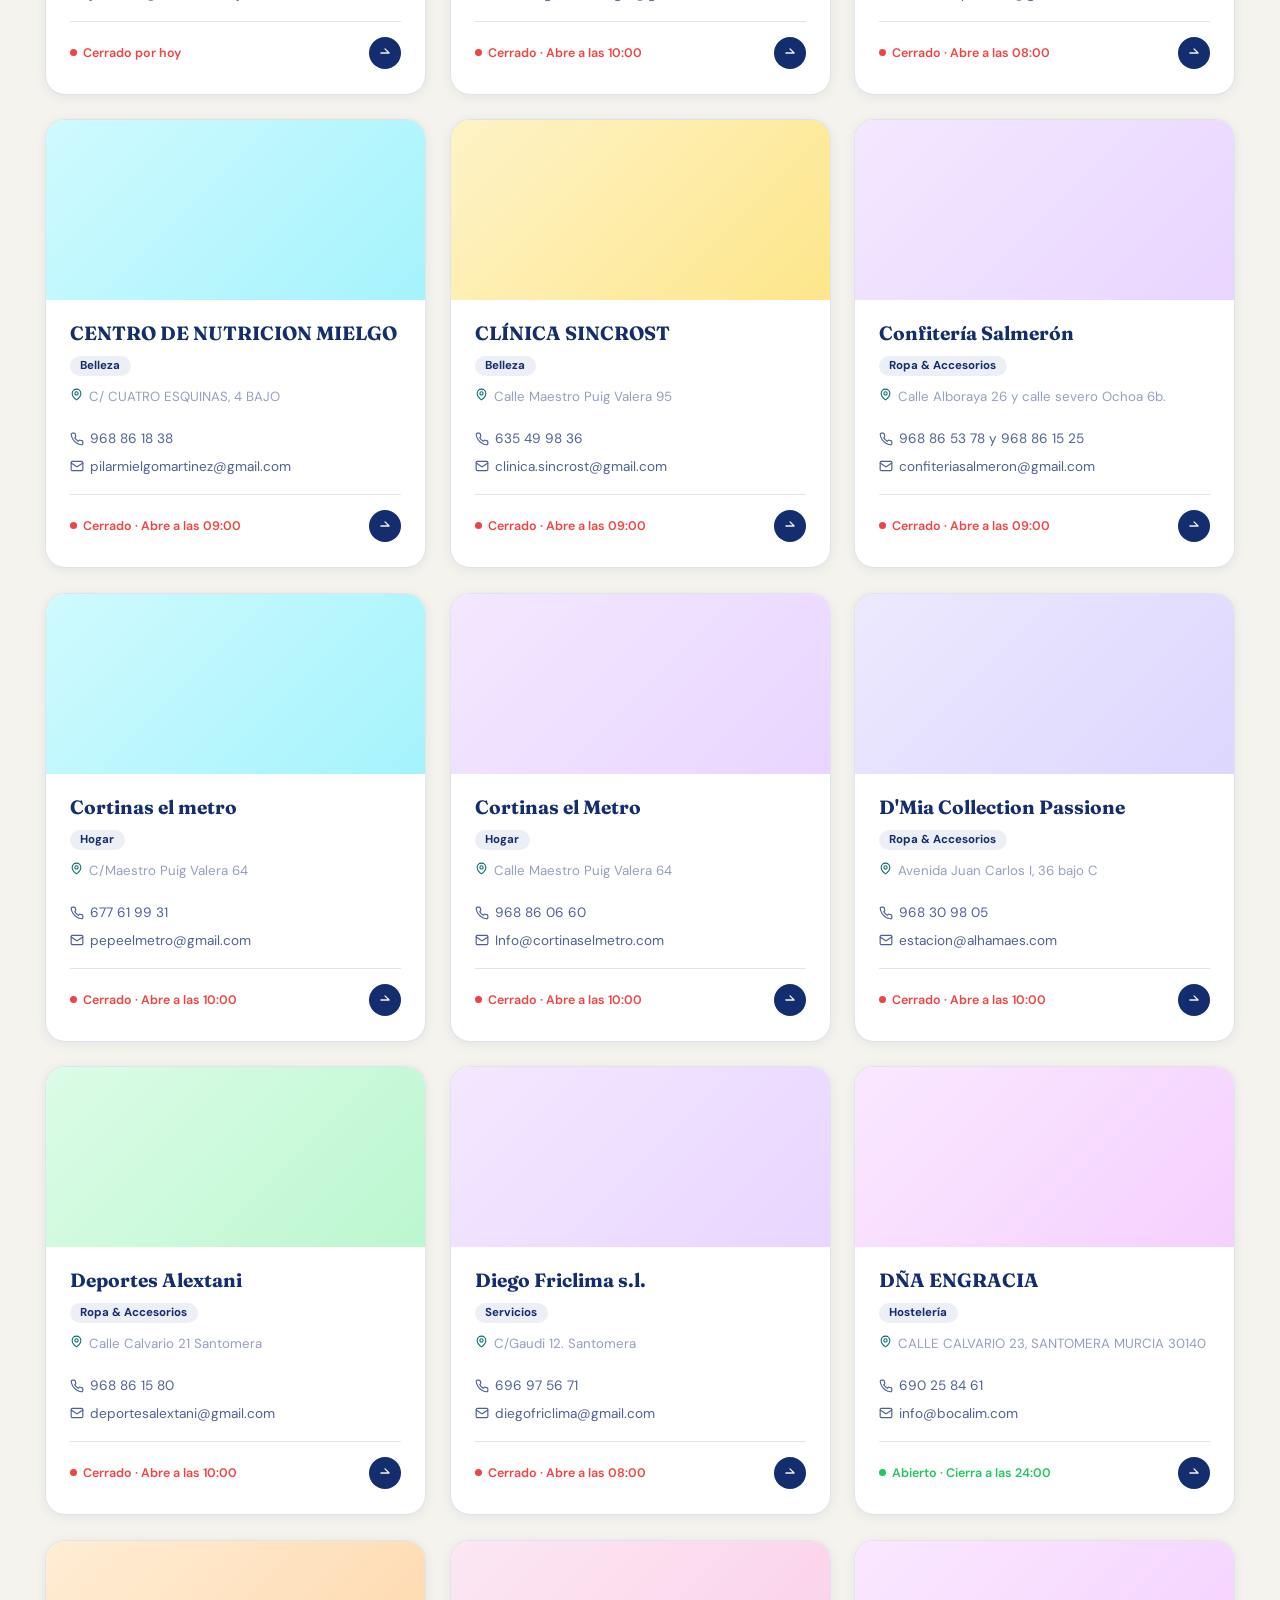
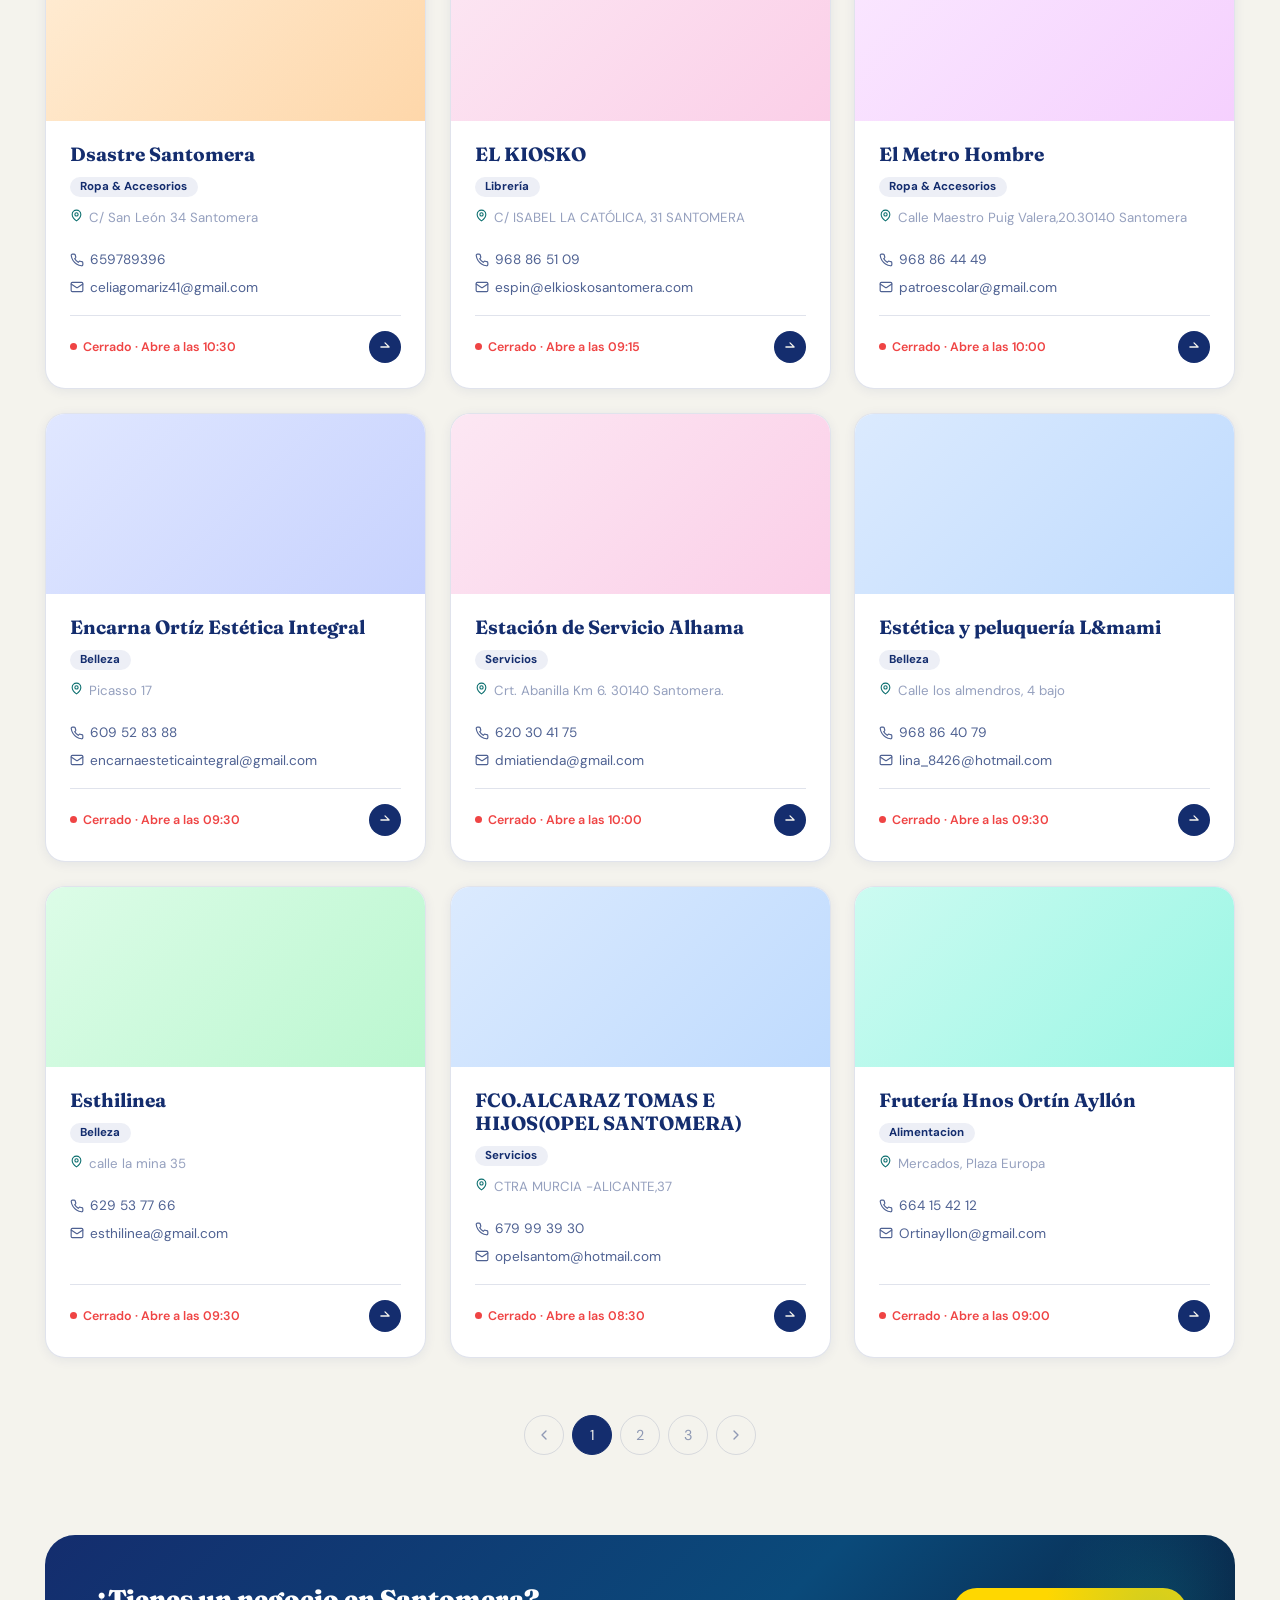
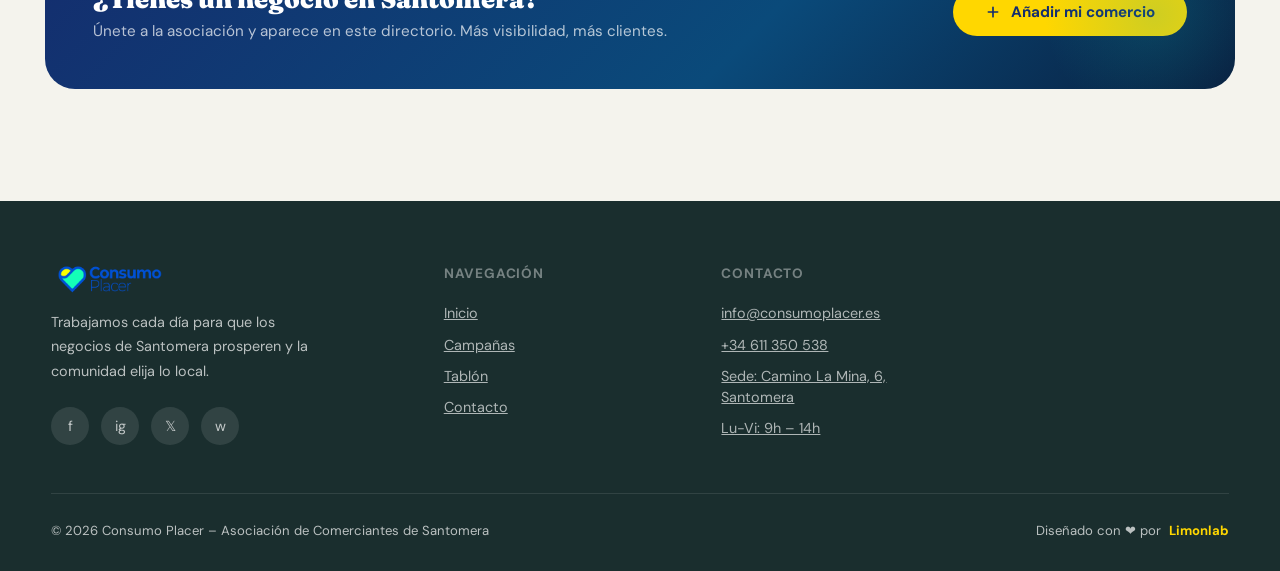
==== commit 926f2435: "Update DIRECTORIO PREVIEW.htm" ====
--- a/b*Socios/DIRECTORIO PREVIEW.htm
+++ b/b*Socios/DIRECTORIO PREVIEW.htm
@@ -6,7 +6,6 @@
   <meta name="viewport" content="width=device-width, initial-scale=1.0" />
   <title>Directorio de Comercios – Consumo Placer</title>
 
-  <!-- CSS de Socios: estamos dentro de b*Socios -->
   <link rel="stylesheet" href="./socios.css">
 
   <link rel="preconnect" href="https://fonts.googleapis.com" />
@@ -16,158 +15,181 @@
   <link
     href="https://fonts.googleapis.com/css2?family=Fraunces:ital,opsz,wght@0,9..144,400;0,9..144,700;0,9..144,900;1,0..144,400&family=DM+Sans:wght@300;400;500;600&family=Caveat:wght@600&display=swap"
     rel="stylesheet" />
+
 </head>
 
 <body>
 
-  <!-- ===== NAV ===== -->
- <!-- ===== NAV ===== -->
-<nav>
-  <div class="container">
-    <div class="nav-inner">
-
-      <!-- Links -->
-      <ul class="nav-links">
-
-        <li>
-          <a href="../index.html">Inicio</a>
-        </li>
-
-        <li>
-          <a href="./DIRECTORIO PREVIEW.htm" class="active">Socios</a>
-        </li>
-
-        <li>
-          <a href="../index.html#eventos">Campañas</a>
-        </li>
-
-        <li>
-          <a href="../index.html#tablon">Tablón</a>
-        </li>
-
-        <li>
-          <a href="../c*Contacto/contacto.html">Contacto</a>
-        </li>
-
-      </ul>
-
-      <!-- CTA -->
-      <div class="nav-cta">
+  <!-- ============================================================
+       NAV
+       ============================================================ -->
+
+  <nav>
+
+    <div class="container">
+
+      <div
+        class="nav-inner"
+        style="display:flex;align-items:center;justify-content:space-between;">
+
+        <!-- ======================================================
+             LOGO REAL
+             ====================================================== -->
+
         <a
-          href="../c*Contacto/contacto.html"
-          class="btn btn-primary"
-          style="padding:.65rem 1.4rem;font-size:.9rem;">
-          Hazte Socio
-        </a>
-      </div>
-
-      <!-- Logo REAL -->
-      <a
-        href="../index.html"
-        class="nav-logo"
-        aria-label="Consumo Placer"
-        style="
-          margin-left:auto;
-          display:flex;
-          align-items:center;
-          justify-content:center;
-          text-decoration:none;
-        "
-      >
-        <img
-          src="../d*IMG/logo consumo 0.png"
-          alt="Consumo Placer"
+          href="../index.html"
+          class="nav-logo"
+          aria-label="Consumo Placer"
           style="
-            display:block;
-            width:170px;
-            height:auto;
-            max-height:65px;
-            object-fit:contain;
+            margin-left:0 !important;
+            margin-right:2rem !important;
+            order:1 !important;
+            display:flex !important;
+            align-items:center !important;
+            flex-shrink:0;
+            text-decoration:none !important;
           "
         >
-      </a>
-
-      <!-- Mobile -->
-      <button
-        class="nav-hamburger"
-        aria-label="Menú"
-        aria-expanded="false">
-        <span></span>
-        <span></span>
-        <span></span>
-      </button>
-
-    </div>
-  </div>
-</nav>
-
-        <!-- Links -->
-        <ul class="nav-links">
-
-          <!-- Volver a index.html -->
+
+          <img
+            src="../d*IMG/logo consumo 0.png"
+            alt="Consumo Placer"
+            class="nav-logo-image"
+            style="
+              display:block !important;
+              width:170px !important;
+              height:auto !important;
+              max-height:65px !important;
+              object-fit:contain !important;
+            "
+          />
+
+        </a>
+
+
+        <!-- ======================================================
+             ENLACES
+             ====================================================== -->
+
+        <ul
+          class="nav-links"
+          style="order:2 !important;">
+
           <li>
-            <a href="../index.html">Inicio</a>
+            <a href="../index.html">
+              Inicio
+            </a>
           </li>
 
-          <!-- Página actual -->
           <li>
-            <a href="./DIRECTORIO PREVIEW.htm" class="active">Socios</a>
+            <a
+              href="./DIRECTORIO PREVIEW.htm"
+              class="active">
+              Socios
+            </a>
           </li>
 
-          <!-- Volver al index y saltar a la sección -->
           <li>
-            <a href="../index.html#eventos">Campañas</a>
+            <a href="../index.html#eventos">
+              Campañas
+            </a>
           </li>
 
           <li>
-            <a href="../index.html#tablon">Tablón</a>
+            <a href="../index.html#tablon">
+              Tablón
+            </a>
           </li>
 
-          <!-- Contacto está en c*Contacto -->
           <li>
-            <a href="../c*Contacto/contacto.html">Contacto</a>
+            <a href="../c*Contacto/contacto.html">
+              Contacto
+            </a>
           </li>
 
         </ul>
 
-        <!-- CTA -->
-        <div class="nav-cta">
+
+        <!-- ======================================================
+             CTA
+             ====================================================== -->
+
+        <div
+          class="nav-cta"
+          style="order:3 !important;">
+
           <a
             href="../c*Contacto/contacto.html"
             class="btn btn-primary"
-            style="padding:.65rem 1.4rem;font-size:.9rem;">
+            style="
+              padding:.65rem 1.4rem;
+              font-size:.9rem;
+            "
+          >
             Hazte Socio
           </a>
-        </div>
-
-        <!-- Mobile -->
-        <button class="nav-hamburger" aria-label="Menú">
+
+        </div>
+
+
+        <!-- ======================================================
+             MENÚ MÓVIL
+             ====================================================== -->
+
+        <button
+          class="nav-hamburger"
+          aria-label="Menú"
+          aria-expanded="false">
+
           <span></span>
           <span></span>
           <span></span>
+
         </button>
 
       </div>
+
     </div>
+
   </nav>
 
 
-  <!-- ═══ MAIN ═══ -->
+  <!-- ============================================================
+       MAIN
+       ============================================================ -->
 
   <main>
+
     <div class="page">
 
+
+      <!-- ========================================================
+           CABECERA
+           ======================================================== -->
+
       <div class="page-header">
 
         <div class="eyebrow">
+
           <div class="eyebrow-line"></div>
-          <span class="eyebrow-text">Más de 120 establecimientos</span>
-        </div>
+
+          <span class="eyebrow-text">
+            Más de 120 establecimientos
+          </span>
+
+        </div>
+
 
         <h1 class="page-title">
+
           Directorio de<br />
-          <em>Comercios</em>
+
+          <em>
+            Comercios
+          </em>
+
         </h1>
+
 
         <p class="page-subtitle">
           Descubre todos los negocios asociados de Santomera.
@@ -177,7 +199,14 @@
       </div>
 
 
+      <!-- ========================================================
+           CONTROLES
+           ======================================================== -->
+
       <div class="controls">
+
+
+        <!-- BUSCADOR -->
 
         <div class="search-wrap">
 
@@ -188,10 +217,16 @@
             stroke-linecap="round"
             stroke-linejoin="round">
 
-            <circle cx="11" cy="11" r="8" />
-            <path d="m21 21-4.35-4.35" />
+            <circle
+              cx="11"
+              cy="11"
+              r="8" />
+
+            <path
+              d="m21 21-4.35-4.35" />
 
           </svg>
+
 
           <input
             id="searchInput"
@@ -199,14 +234,20 @@
             placeholder="Busca por nombre, producto o zona…"
             autocomplete="off" />
 
+
           <button
             class="search-clear"
             id="searchClear"
             aria-label="Limpiar">
+
             ✕
+
           </button>
 
         </div>
+
+
+        <!-- FILTROS -->
 
         <div
           class="filters"
@@ -222,13 +263,19 @@
       </div>
 
 
+      <!-- ========================================================
+           RESULTADOS
+           ======================================================== -->
+
       <div class="results-meta">
+
 
         <p
           class="results-count"
           id="resultsCount">
         </p>
 
+
         <select
           class="sort-select"
           id="sortSelect"
@@ -247,6 +294,10 @@
       </div>
 
 
+      <!-- ========================================================
+           GRID DE COMERCIOS
+           ======================================================== -->
+
       <div
         class="commerce-grid ready"
         id="commerceGrid"
@@ -254,13 +305,22 @@
       </div>
 
 
+      <!-- ========================================================
+           PAGINACIÓN
+           ======================================================== -->
+
       <div
         class="pagination"
         id="pagination">
       </div>
 
 
+      <!-- ========================================================
+           BANNER
+           ======================================================== -->
+
       <div class="join-banner">
+
 
         <div class="join-banner-text">
 
@@ -275,7 +335,7 @@
 
         </div>
 
-        <!-- Desde b*Socios hacia c*Contacto -->
+
         <a
           href="../c*Contacto/contacto.html"
           class="join-banner-cta">
@@ -290,7 +350,8 @@
             stroke-linecap="round"
             stroke-linejoin="round">
 
-            <path d="M12 5v14M5 12h14" />
+            <path
+              d="M12 5v14M5 12h14" />
 
           </svg>
 
@@ -301,10 +362,13 @@
       </div>
 
     </div>
+
   </main>
 
 
-  <!-- ===== FOOTER ===== -->
+  <!-- ============================================================
+       FOOTER
+       ============================================================ -->
 
   <footer id="contacto">
 
@@ -312,57 +376,39 @@
 
       <div class="footer-grid">
 
-        <!-- Brand -->
+
+        <!-- ======================================================
+             BRAND
+             ====================================================== -->
+
         <div class="footer-brand">
 
           <div
-            style="display:flex;align-items:center;gap:.75rem;">
-
-            <svg
-              width="44"
-              height="44"
-              viewBox="0 0 100 100"
-              xmlns="http://www.w3.org/2000/svg">
-
-              <path
-                d="M50 85 C50 85 12 58 12 32 C12 20 22 12 34 12 C40 12 46 16 50 21 C54 16 60 12 66 12 C78 12 88 20 88 32 C88 58 50 85 50 85Z"
-                fill="rgba(255,255,255,.15)" />
-
-              <path
-                d="M50 78 C50 78 18 54 18 32 C18 23 26 18 34 18 C40 18 46 23 50 28 C54 23 60 18 66 18 C74 18 82 23 82 32 C82 54 50 78 50 78Z"
-                fill="#2ECECE"
-                opacity=".7" />
-
-              <ellipse
-                cx="34"
-                cy="28"
-                rx="11"
-                ry="8"
-                transform="rotate(-25,34,28)"
-                fill="#FFD700"
-                opacity=".8" />
-
-            </svg>
-
-            <div>
-
-              <strong
-                style="display:block;font-family:'Fraunces',serif;color:white;font-size:1.1rem;">
-                Consumo Placer
-              </strong>
-
-              <span style="font-size:.78rem;opacity:.6;">
-                Comerciantes de Santomera
-              </span>
-
-            </div>
+            style="
+              display:flex;
+              align-items:center;
+              gap:.75rem;
+            "
+          >
+
+            <img
+              src="../d*IMG/logo consumo 0.png"
+              alt="Consumo Placer"
+              style="
+                width:120px;
+                height:auto;
+                display:block;
+              "
+            />
 
           </div>
+
 
           <p>
             Trabajamos cada día para que los negocios de Santomera
             prosperen y la comunidad elija lo local.
           </p>
+
 
           <div class="social-links">
 
@@ -395,11 +441,16 @@
         </div>
 
 
-        <!-- Nav cols -->
+        <!-- ======================================================
+             NAVEGACIÓN
+             ====================================================== -->
 
         <div class="footer-col">
 
-          <h4>Navegación</h4>
+          <h4>
+            Navegación
+          </h4>
+
 
           <ul class="footer-links">
 
@@ -432,10 +483,16 @@
         </div>
 
 
+        <!-- ======================================================
+             CONTACTO
+             ====================================================== -->
 
         <div class="footer-col">
 
-          <h4>Contacto</h4>
+          <h4>
+            Contacto
+          </h4>
+
 
           <ul class="footer-links">
 
@@ -445,11 +502,13 @@
               </a>
             </li>
 
-            <li>
-              <a href="tel:+34968000000">
-              +34 611 350 538
-              </a>
-            </li>
+
+            <li>
+              <a href="tel:+34611350538">
+                +34 611 350 538
+              </a>
+            </li>
+
 
             <li>
               <a href="#">
@@ -457,6 +516,7 @@
               </a>
             </li>
 
+
             <li>
               <a href="#">
                 Lu-Vi: 9h – 14h
@@ -469,6 +529,10 @@
 
       </div>
 
+
+      <!-- ========================================================
+           FOOTER BOTTOM
+           ======================================================== -->
 
       <div class="footer-bottom">
 
@@ -477,9 +541,15 @@
           Asociación de Comerciantes de Santomera
         </span>
 
+
         <div class="made-by">
+
           Diseñado con ❤ por
-          <strong>Limonlab</strong>
+
+          <strong>
+            Limonlab
+          </strong>
+
         </div>
 
       </div>
@@ -489,7 +559,10 @@
   </footer>
 
 
-  <!-- JS de Socios: está en la misma carpeta -->
+  <!-- ============================================================
+       JAVASCRIPT
+       ============================================================ -->
+
   <script src="./socios.js"></script>
 
 </body>
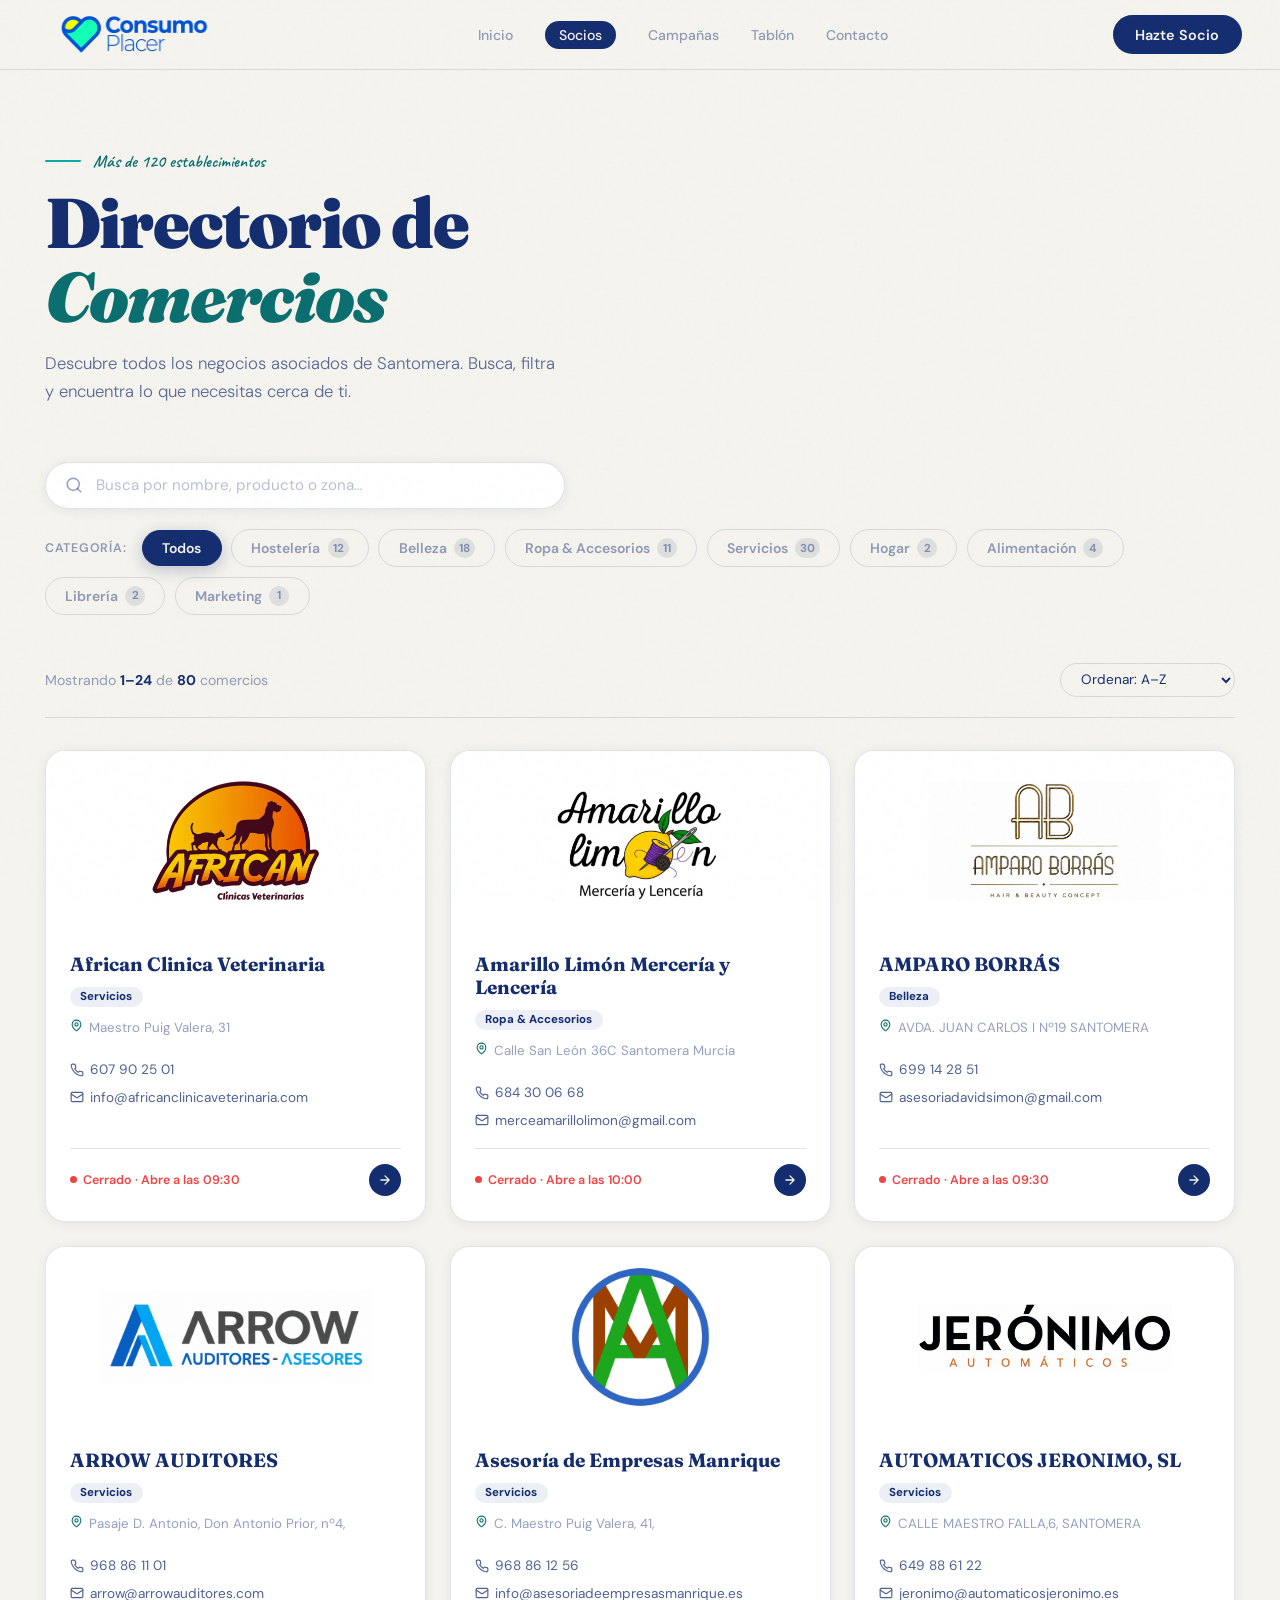
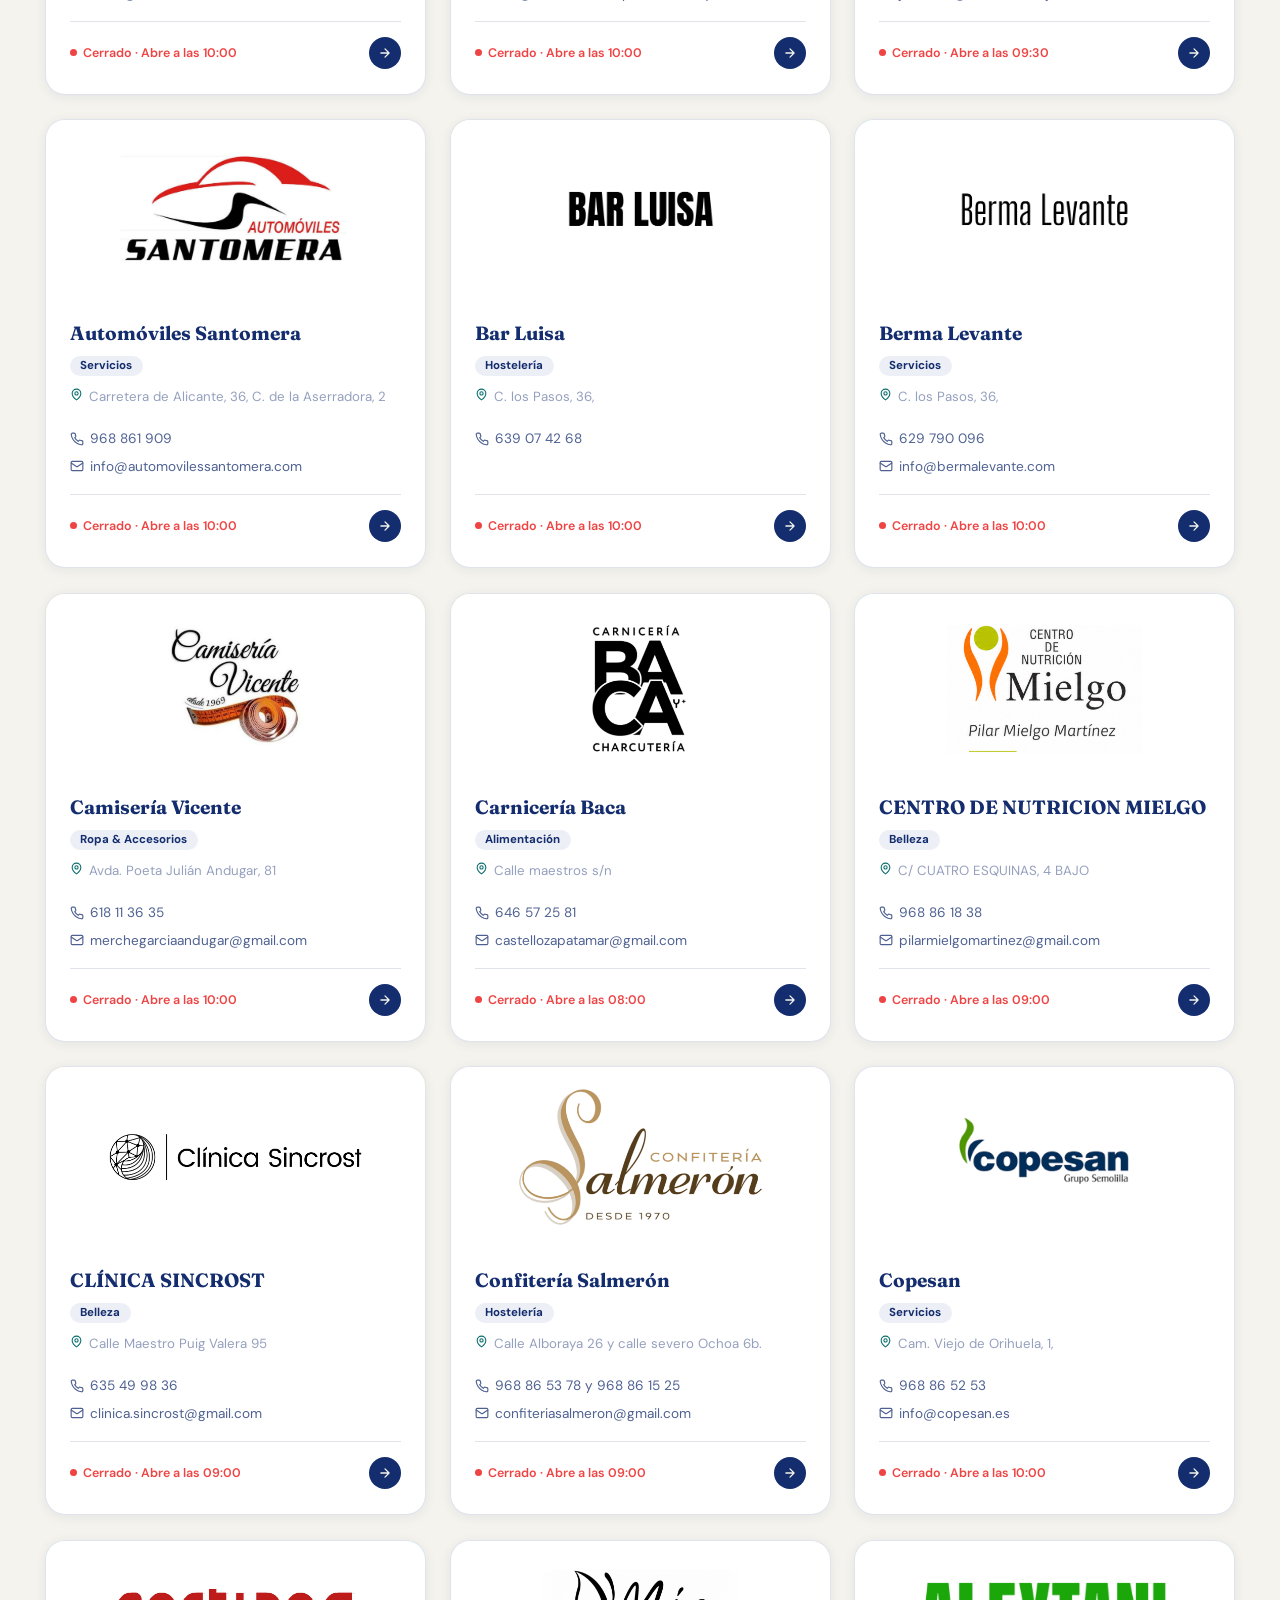
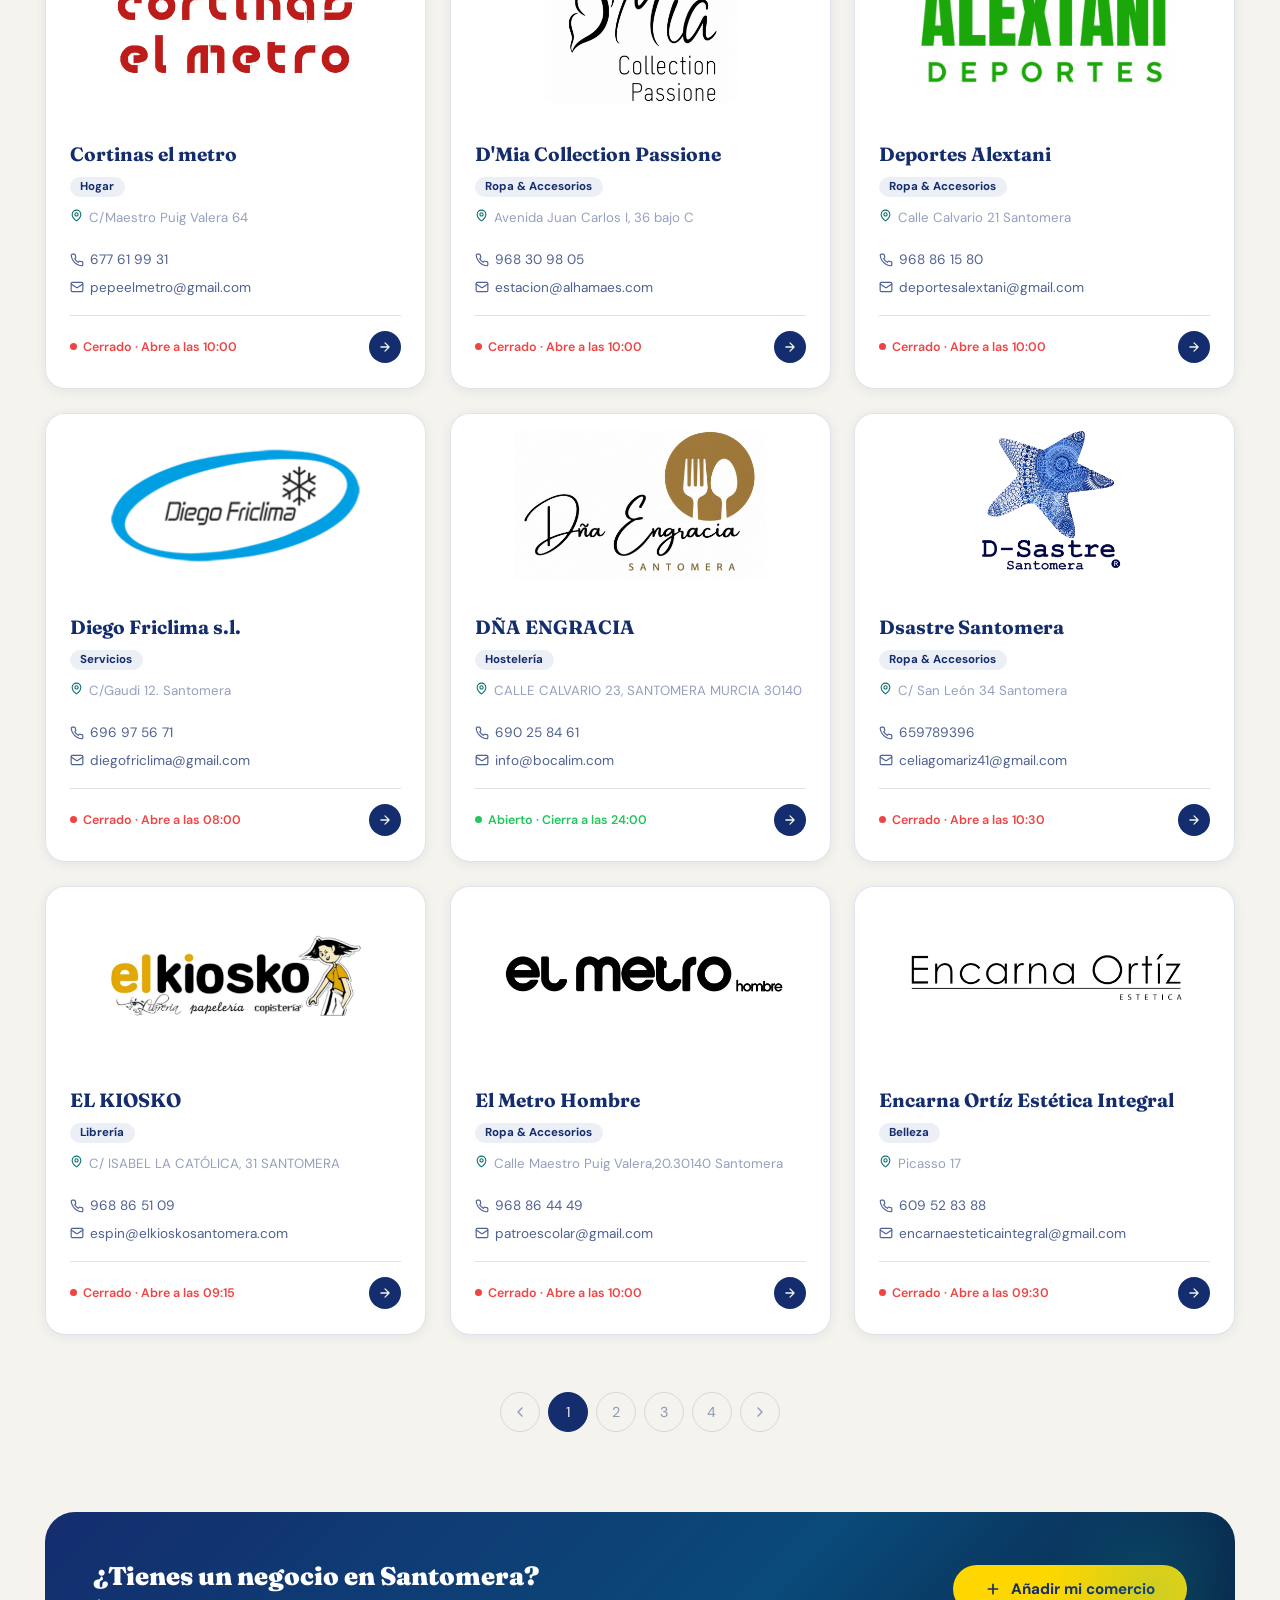
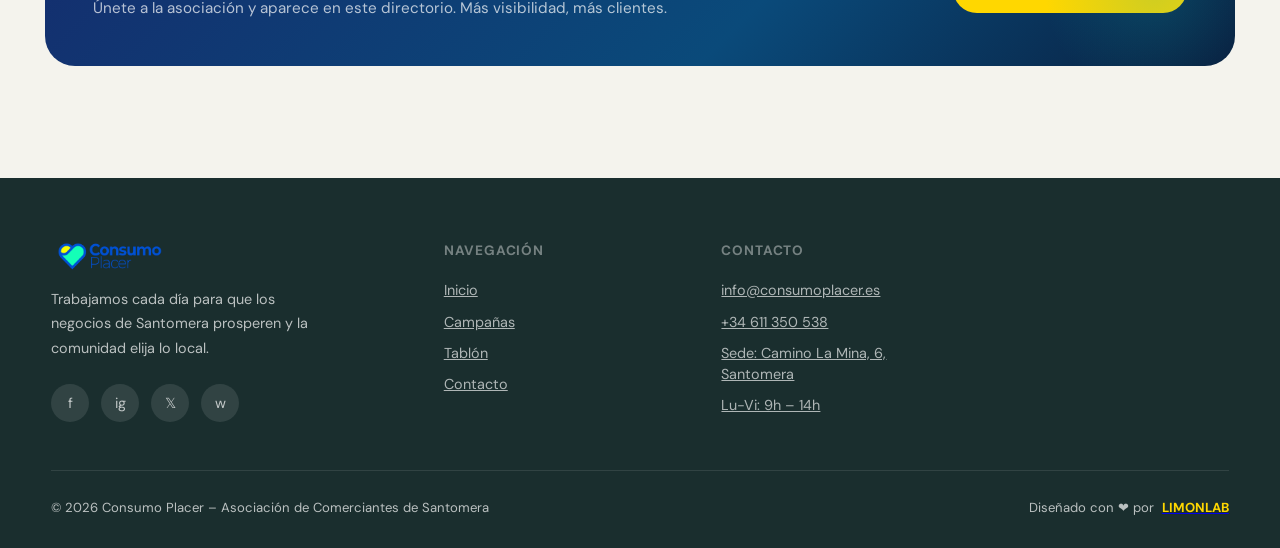
==== commit c6cda95f: "Simplify design attribution in DIRECTORIO PREVIEW.htm Removed redundant HTML elements and simplified" ====
--- a/b*Socios/DIRECTORIO PREVIEW.htm
+++ b/b*Socios/DIRECTORIO PREVIEW.htm
@@ -542,13 +542,12 @@
         </span>
 
 
-        <div class="made-by">
-
-          Diseñado con ❤ por
-
-          <strong>
-            Limonlab
-          </strong>
+       <div class="made-by">
+  Diseñado con ❤ por 
+  <a href="https://limonlab.es">
+    <strong>LIMONLAB</strong>
+  </a>
+</div>
 
         </div>
 
